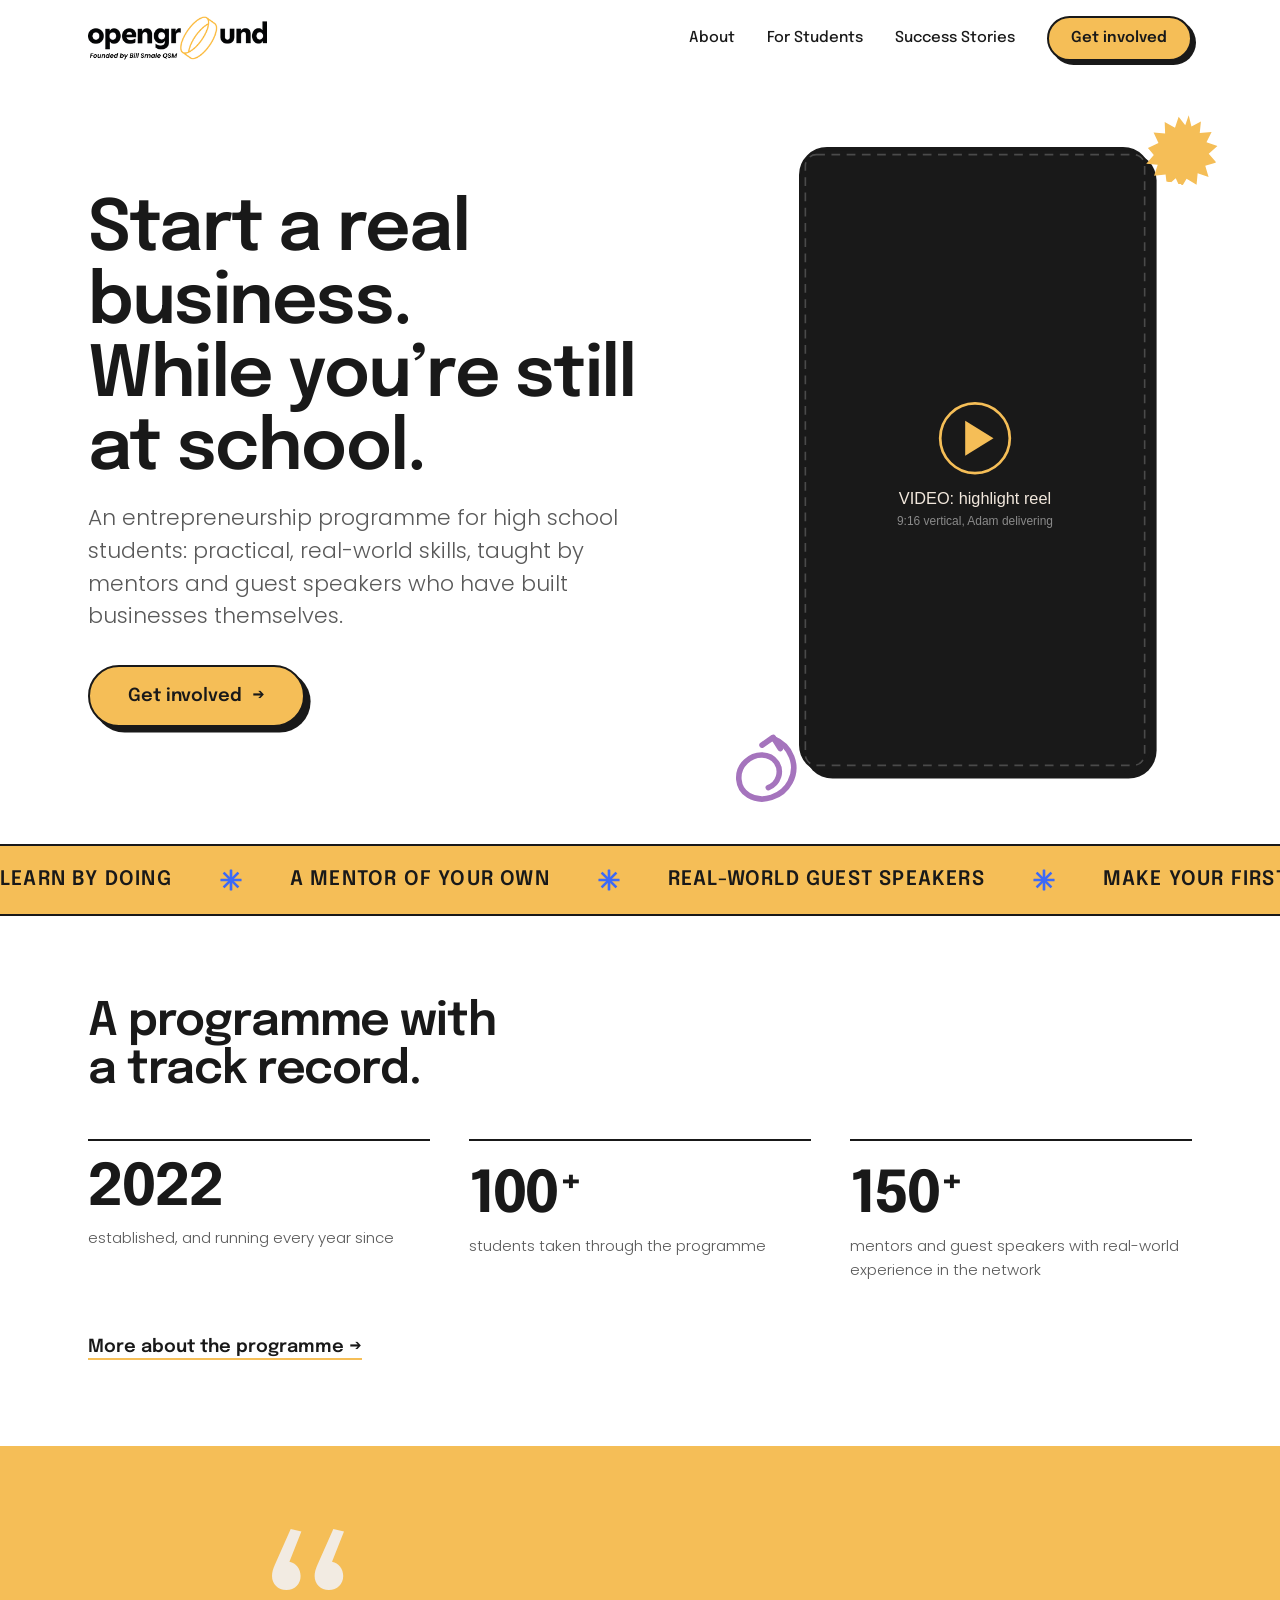
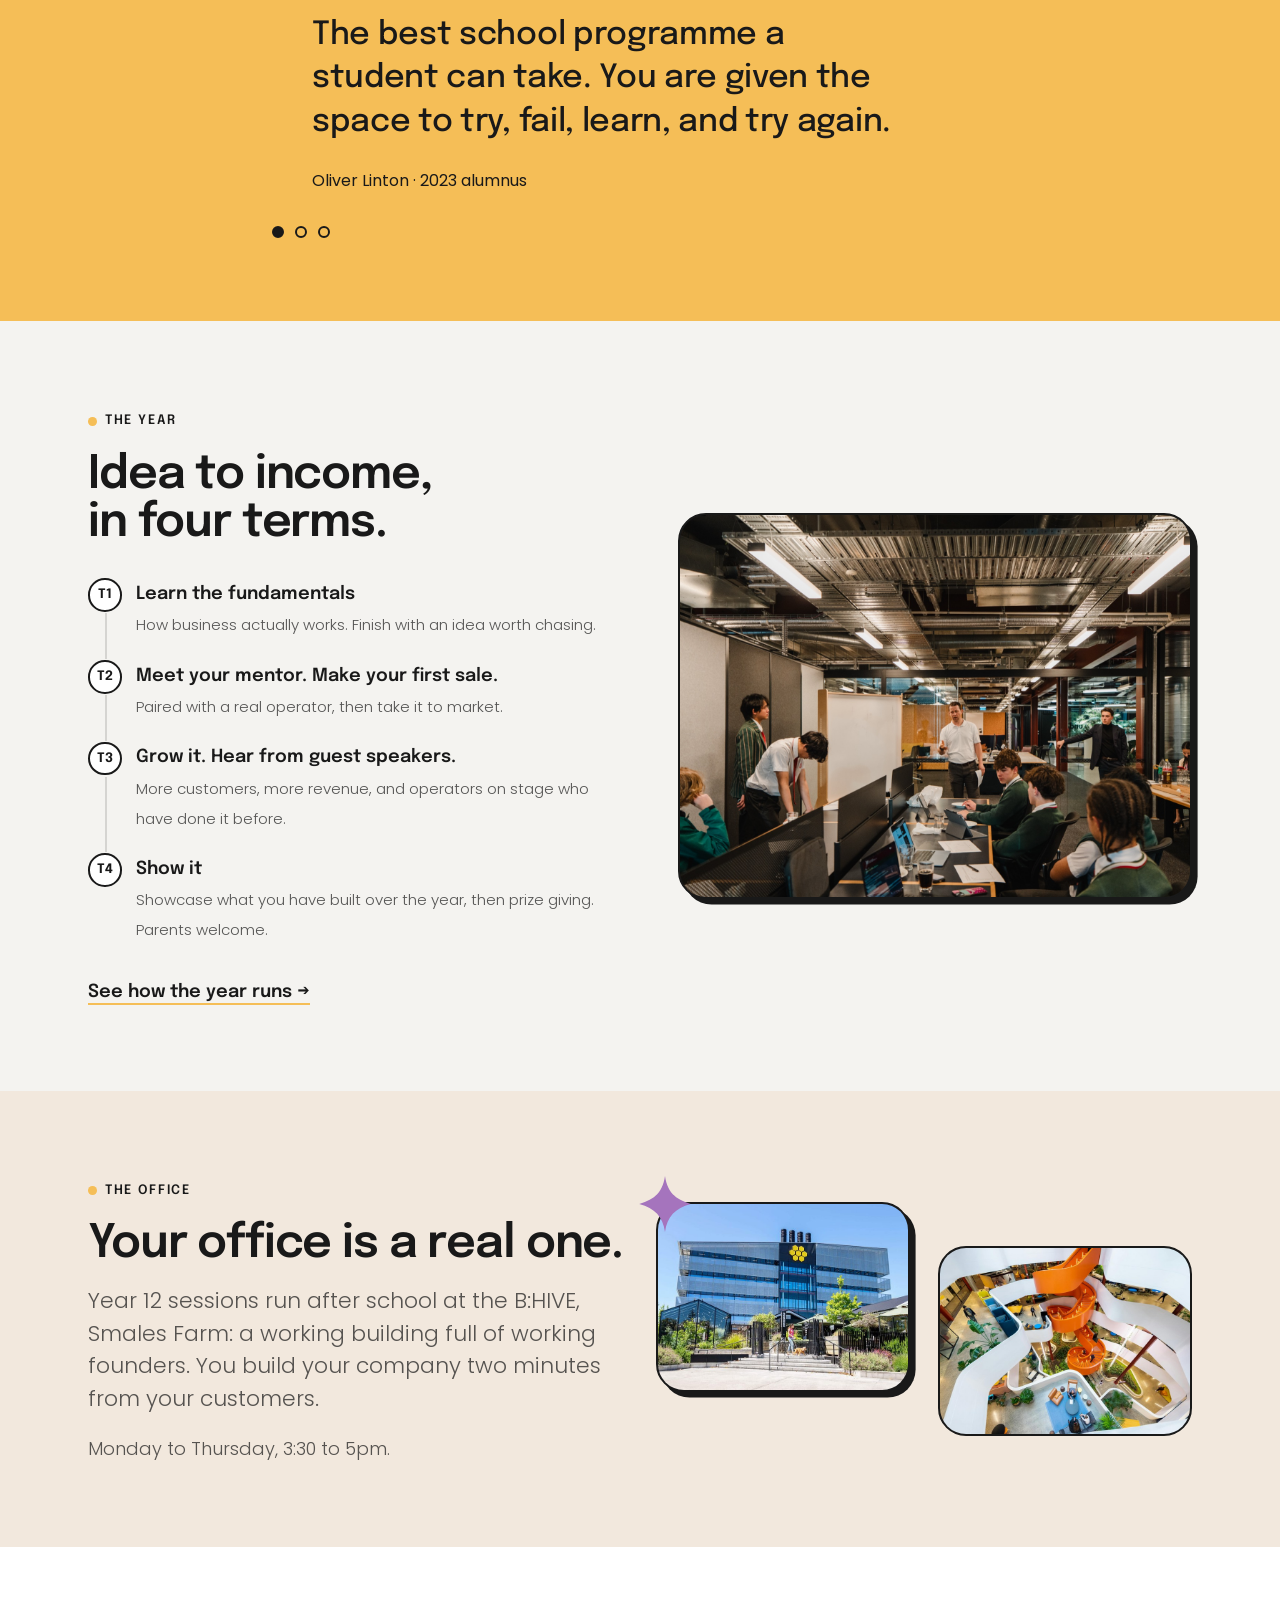
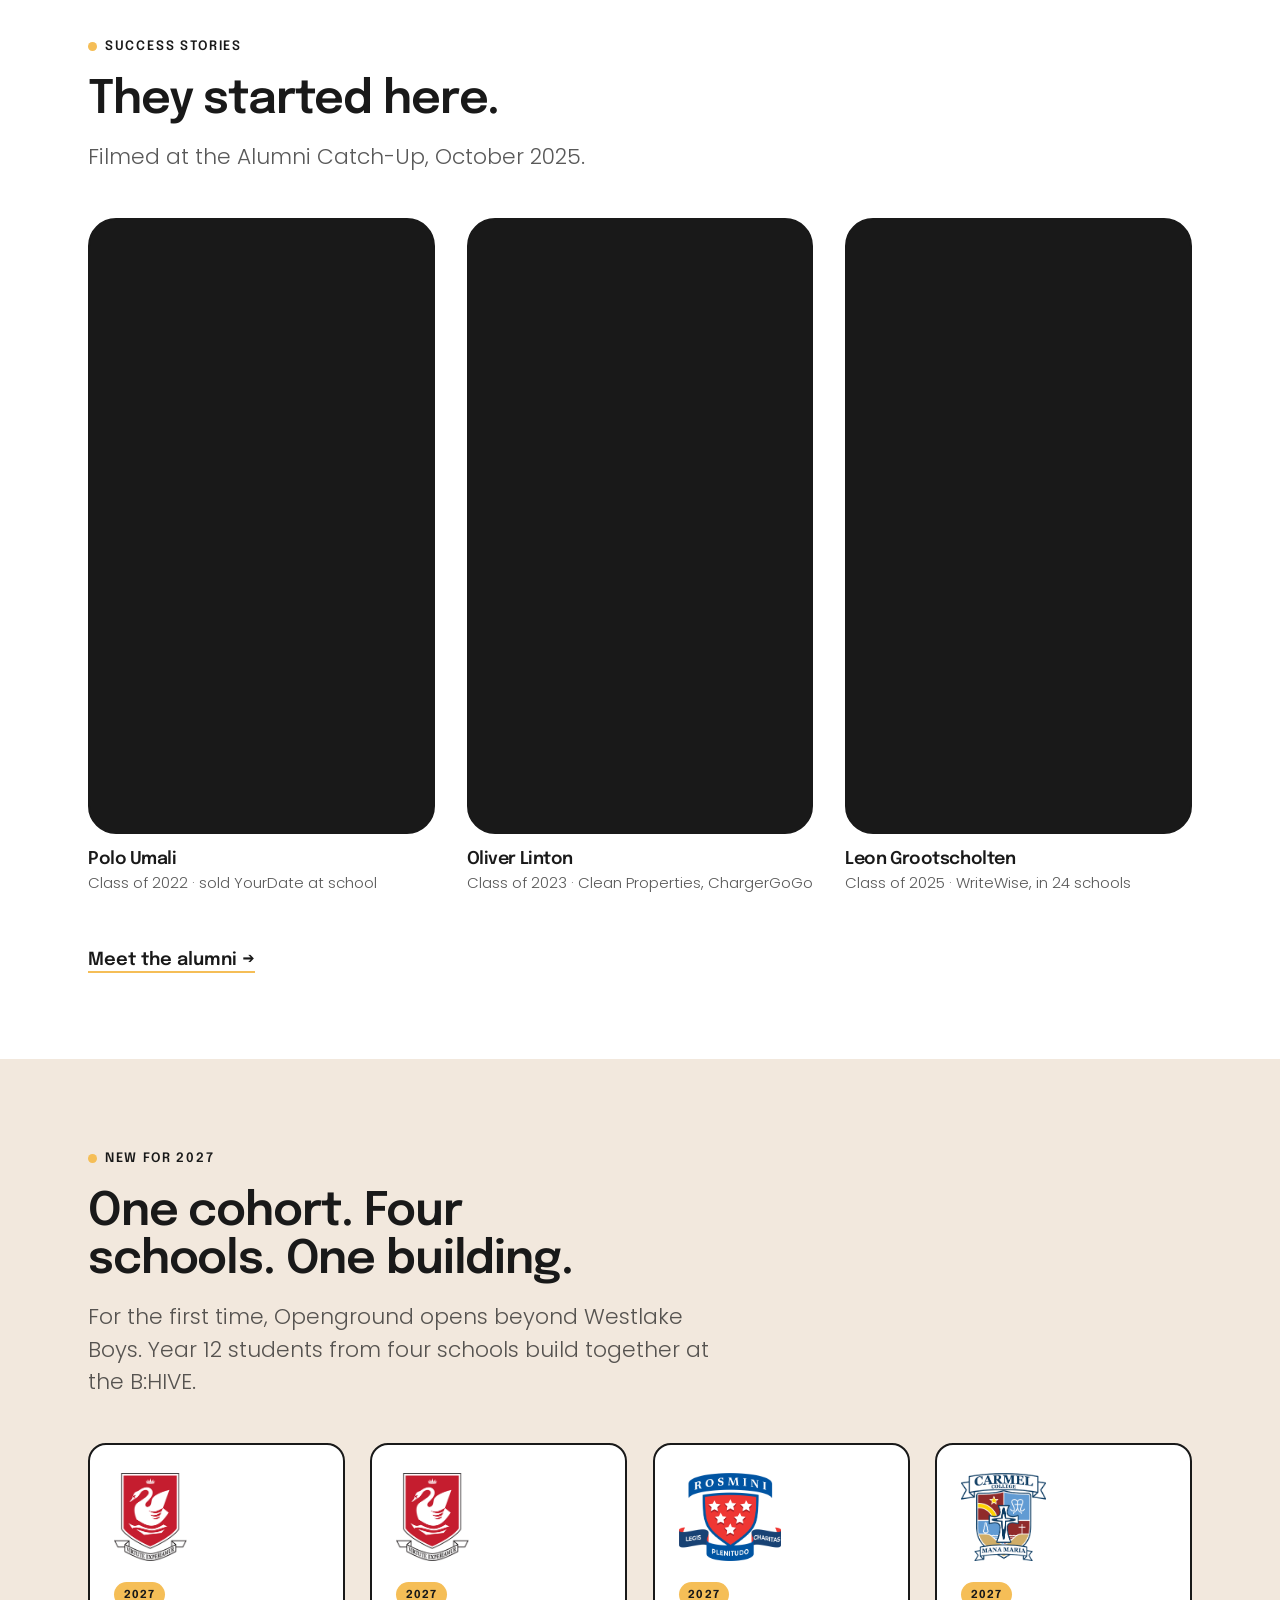
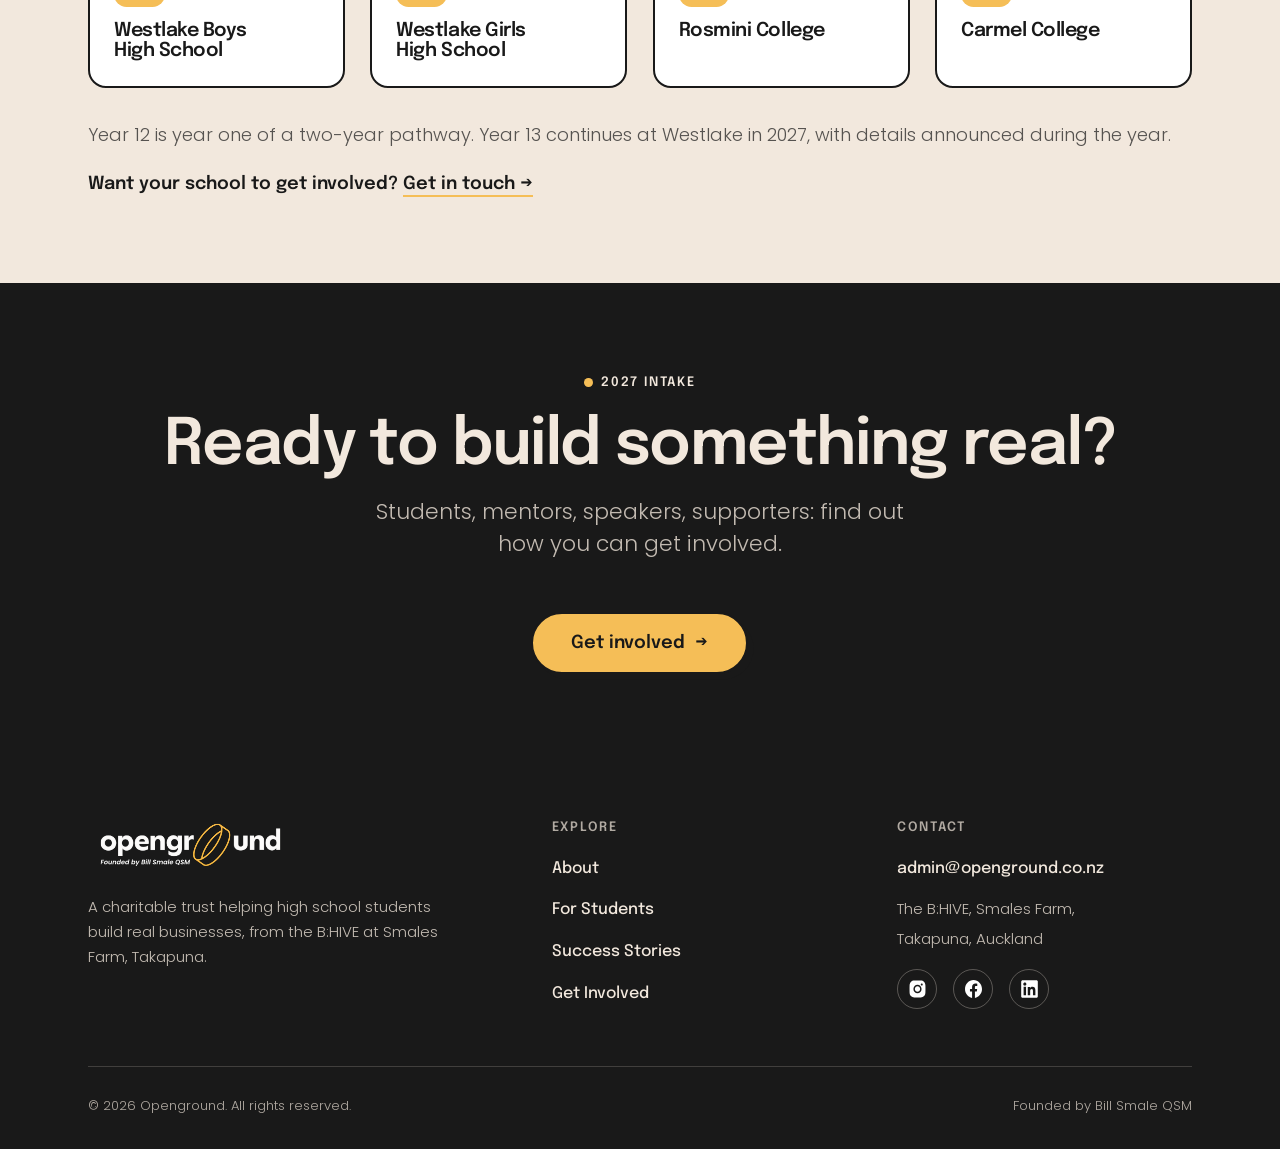
==== index.html @ 78cb821c "Pre go-live edits from the 27 Aug catch up - Remove the "Backed by the best" supporter strip from ho" ====
<!DOCTYPE html>
<html lang="en-NZ">
<head>
<meta charset="utf-8"/>
<title>Openground | Start a real business while you're still at school</title>
<meta name="description" content="Openground is an entrepreneurship programme for high school students at the B:HIVE, Smales Farm. Real-world skills, taught by mentors and guest speakers who have built businesses themselves."/>
<meta name="viewport" content="width=device-width, initial-scale=1"/>
<meta property="og:title" content="Openground | Start a real business while you're still at school"/>
<meta property="og:description" content="An entrepreneurship programme for high school students. Real-world skills, real mentors, real businesses."/>
<meta property="og:type" content="website"/>
<link rel="preconnect" href="https://fonts.googleapis.com"/>
<link rel="preconnect" href="https://fonts.gstatic.com" crossorigin/>
<link href="https://fonts.googleapis.com/css2?family=Epilogue:wght@400;500;600;700&family=Poppins:wght@300;400;500;600&display=swap" rel="stylesheet"/>
<link rel="stylesheet" href="/assets/og.css?v=20"/>
<link rel="shortcut icon" href="/cdn.prod.website-files.com/633fe9c9687ae48762a9eb0b/633ff962b061cf08992244a4_logo-ico.png"/>
<link rel="apple-touch-icon" href="/cdn.prod.website-files.com/633fe9c9687ae48762a9eb0b/633ff9659d986732d4b8c411_logo-webclip.png"/>
</head>
<body>

<header class="nav">
  <div class="container nav__inner">
    <a href="/" class="nav__logo" aria-label="Openground home">
      <img src="/cdn.prod.website-files.com/633fe9c9687ae48762a9eb0b/694b02d061c22bbe378125b0_Openground%20Founded%20By%20Bill%20Smale%20QSM%20Black.png" alt="Openground, founded by Bill Smale QSM" width="200" height="60"/>
    </a>
    <nav class="nav__links" id="nav-links" aria-label="Main">
      <a class="nav__link" href="/about">About</a>
      <a class="nav__link" href="/for-students">For Students</a>
      <a class="nav__link" href="/success-stories">Success Stories</a>
      <a class="btn btn--primary nav__cta" href="/get-involved">Get involved</a>
    </nav>
    <button class="nav__burger" aria-expanded="false" aria-controls="nav-links" aria-label="Menu">
      <span></span><span></span><span></span>
    </button>
  </div>
</header>

<main>

  <!-- Hero -->
  <section class="hero">
    <div class="container hero__grid">
      <div class="hero__copy">
        <h1 class="display-xl">
          Start a real business.<br/>
          While you&rsquo;re still at school.
        </h1>
        <p class="lead">An entrepreneurship programme for high school students: practical, real-world skills, taught by mentors and guest speakers who have built businesses themselves.</p>
        <div class="hero__ctas">
          <a class="btn btn--primary btn--lg" href="/get-involved">Get involved <span class="arr">&rarr;</span></a>
        </div>
      </div>
      <div class="hero__media has-stickers">
        <!-- HIGHLIGHT REEL: when Adam delivers the vertical reel, replace the placeholder
             img below with the 9:16 embed, keeping this frame div:
             <iframe src="..." title="Openground highlight reel" loading="lazy" allowfullscreen></iframe> -->
        <div class="frame frame--pop frame--tall frame--portrait">
          <img src="/images/placeholders/ph-highlight-reel.svg" alt="Placeholder for the Openground highlight reel video" width="640" height="1138"/>
        </div>
        <img class="sticker sticker--tr" src="/assets/marks/burst.svg" alt="" width="72" height="72"/>
        <img class="sticker sticker--bl" src="/assets/marks/arrow-loop.svg" alt="" width="84" height="84"/>
      </div>
    </div>
  </section>

  <!-- Ticker -->
  <div class="ticker bg-hokey" aria-hidden="true">
    <div class="ticker__track">
      <span class="ticker__item">Learn by doing <img src="/assets/marks/asterisk.svg" alt=""/> A mentor of your own <img src="/assets/marks/asterisk.svg" alt=""/> Real-world guest speakers <img src="/assets/marks/asterisk.svg" alt=""/> Make your first sale <img src="/assets/marks/asterisk.svg" alt=""/> Prize giving night <img src="/assets/marks/asterisk.svg" alt=""/></span>
      <span class="ticker__item">Learn by doing <img src="/assets/marks/asterisk.svg" alt=""/> A mentor of your own <img src="/assets/marks/asterisk.svg" alt=""/> Real-world guest speakers <img src="/assets/marks/asterisk.svg" alt=""/> Make your first sale <img src="/assets/marks/asterisk.svg" alt=""/> Prize giving night <img src="/assets/marks/asterisk.svg" alt=""/></span>
    </div>
  </div>

  <!-- Proof: the numbers -->
  <section class="section">
    <div class="container">
      <div class="section-head rv">
        <h2 class="h2">A programme with a track record.</h2>
      </div>
      <div class="stats stats--3 stagger">
        <div class="stat rv"><div class="stat__num">2022</div><div class="stat__label">established, and running every year since</div></div>
        <div class="stat rv"><div class="stat__num">100<sup>+</sup></div><div class="stat__label">students taken through the programme</div></div>
        <div class="stat rv"><div class="stat__num">150<sup>+</sup></div><div class="stat__label">mentors and guest speakers with real-world experience in the network</div></div>
      </div>
      <p class="mt-3 rv"><a class="link-plain" href="/about">More about the programme &rarr;</a></p>
    </div>
  </section>

  <!-- Testimonials -->
  <section class="section bg-hokey">
    <div class="container">
      <div class="quotes quotes--solo rv" data-quotes>
        <img class="quote-mark" src="/cdn.prod.website-files.com/633fe9c9687ae48762a9eb0b/633ffdd4ee60d8465113a679_icon-quote-mark-white.svg" alt=""/>
        <figure class="quote-slide is-active">
          <blockquote>The best school programme a student can take. You are given the space to try, fail, learn, and try again.</blockquote>
          <figcaption>Oliver Linton &middot; 2023 alumnus</figcaption>
        </figure>
        <figure class="quote-slide">
          <blockquote>There&rsquo;s nothing quite like Openground out there. It supports students to launch a legitimate business from the ground up.</blockquote>
          <figcaption>Yuro Lee &middot; 2024 alumnus</figcaption>
        </figure>
        <figure class="quote-slide">
          <blockquote>The one skill I developed the most is my entrepreneurial mindset. I&rsquo;ve really shifted my thinking about what you need as a founder to make it happen.</blockquote>
          <figcaption>Polo Umali &middot; 2022 alumnus</figcaption>
        </figure>
        <div class="quote-dots" role="tablist" aria-label="Quotes">
          <button type="button" class="quote-dot is-active" aria-label="Quote 1"></button>
          <button type="button" class="quote-dot" aria-label="Quote 2"></button>
          <button type="button" class="quote-dot" aria-label="Quote 3"></button>
        </div>
      </div>
    </div>
  </section>

  <!-- The year, at a glance -->
  <section class="section bg-stone">
    <div class="container">
      <div class="grid-2 grid--middle grid-2--wide stagger">
        <div class="rv">
          <p class="eyebrow">The year</p>
          <h2 class="h2">Idea to income, in four terms.</h2>
          <ol class="steps steps--mini steps--terms mt-2">
            <li data-tag="T1"><strong>Learn the fundamentals</strong><span>How business actually works. Finish with an idea worth chasing.</span></li>
            <li data-tag="T2"><strong>Meet your mentor. Make your first sale.</strong><span>Paired with a real operator, then take it to market.</span></li>
            <li data-tag="T3"><strong>Grow it. Hear from guest speakers.</strong><span>More customers, more revenue, and operators on stage who have done it before.</span></li>
            <li data-tag="T4"><strong>Show it</strong><span>Showcase what you have built over the year, then prize giving. Parents welcome.</span></li>
          </ol>
          <p class="mt-2"><a class="link-plain" href="/for-students">See how the year runs &rarr;</a></p>
        </div>
        <div class="rv">
          <div class="frame frame--pop frame--43">
            <img src="/images/session-whiteboard.jpg" alt="A session in full swing at the B:HIVE: students working while a mentor talks them through the whiteboard" loading="lazy"/>
          </div>
        </div>
      </div>
    </div>
  </section>

  <!-- Where it happens -->
  <section class="section bg-pavlova">
    <div class="container">
      <div class="grid-2 grid--middle stagger">
        <div class="rv">
          <p class="eyebrow">The office</p>
          <h2 class="h2">Your office is a real one.</h2>
          <p class="lead">Year 12 sessions run after school at the B:HIVE, Smales Farm: a working building full of working founders. You build your company two minutes from your customers.</p>
          <p class="muted">Monday to Thursday, 3:30 to 5pm.</p>
        </div>
        <div class="rv has-stickers">
          <div class="duo">
            <div class="frame frame--pop frame--43"><img src="/images/bhive-exterior.jpg" alt="The B:HIVE building at Smales Farm" loading="lazy"/></div>
            <div class="frame frame--43"><img src="/images/bhive-staircase.jpg" alt="Inside the B:HIVE: the spiral staircase and open atrium" loading="lazy"/></div>
          </div>
          <img class="sticker sticker--tl" src="/assets/marks/spark.svg" alt="" width="56" height="56"/>
        </div>
      </div>
    </div>
  </section>

  <!-- Success stories -->
  <section class="section">
    <div class="container">
      <div class="section-head rv">
        <p class="eyebrow">Success stories</p>
        <h2 class="h2">They started here.</h2>
        <p class="lead">Filmed at the Alumni Catch-Up, October 2025.</p>
      </div>
      <div class="grid-3 stagger">
        <a class="story-grid-card rv" href="/success-stories">
          <div class="frame frame--tall">
            <iframe src="https://www.youtube-nocookie.com/embed/HvMabY6-R3Q?rel=0" title="Polo Umali interview" loading="lazy" allowfullscreen></iframe>
          </div>
          <h3>Polo Umali</h3>
          <p class="small muted">Class of 2022 &middot; sold YourDate at school</p>
        </a>
        <a class="story-grid-card rv" href="/success-stories">
          <div class="frame frame--tall">
            <iframe src="https://www.youtube-nocookie.com/embed/YnRt0q409yI?rel=0" title="Oliver Linton interview" loading="lazy" allowfullscreen></iframe>
          </div>
          <h3>Oliver Linton</h3>
          <p class="small muted">Class of 2023 &middot; Clean Properties, ChargerGoGo</p>
        </a>
        <a class="story-grid-card rv" href="/success-stories">
          <div class="frame frame--tall">
            <iframe src="https://www.youtube-nocookie.com/embed/0NK3S_8jGE4?rel=0" title="Leon Grootscholten interview" loading="lazy" allowfullscreen></iframe>
          </div>
          <h3>Leon Grootscholten</h3>
          <p class="small muted">Class of 2025 &middot; WriteWise, in 24 schools</p>
        </a>
      </div>
      <p class="mt-3 rv"><a class="link-plain" href="/success-stories">Meet the alumni &rarr;</a></p>
    </div>
  </section>

  <!-- Who it is for -->
  <section class="section bg-pavlova">
    <div class="container">
      <div class="section-head rv">
        <p class="eyebrow">New for 2027</p>
        <h2 class="h2">One cohort. Four schools. One building.</h2>
        <p class="lead">For the first time, Openground opens beyond Westlake Boys. Year 12 students from four schools build together at the B:HIVE.</p>
      </div>
      <div class="grid-4 stagger">
        <div class="school-card rv"><div class="school-card__logo"><img src="/images/logos/westlake-girls-crest.png" alt="" width="44" height="53"/></div><span class="school-card__badge">2027</span><h3>Westlake Boys High School</h3></div>
        <div class="school-card rv"><div class="school-card__logo"><img src="/images/logos/westlake-girls-crest.png" alt="" width="44" height="53"/></div><span class="school-card__badge">2027</span><h3>Westlake Girls High School</h3></div>
        <div class="school-card rv"><div class="school-card__logo"><img src="/images/logos/rosmini-crest.png" alt="" width="53" height="46"/></div><span class="school-card__badge">2027</span><h3>Rosmini College</h3></div>
        <div class="school-card rv"><div class="school-card__logo"><img src="/images/logos/carmel-crest.png" alt="" width="50" height="52"/></div><span class="school-card__badge">2027</span><h3>Carmel College</h3></div>
      </div>
      <p class="mt-2 muted rv">Year 12 is year one of a two-year pathway. Year 13 continues at Westlake in 2027, with details announced during the year.</p>
      <p class="mt-1 rv"><strong class="fw-head">Want your school to get involved?</strong> <a class="link-plain" href="/get-involved">Get in touch &rarr;</a></p>
    </div>
  </section>

  <!-- CTA band -->
  <section class="section cta-band bg-vegemite">
    <div class="container cta-band__inner rv">
      <p class="eyebrow on-dark">2027 intake</p>
      <h2>Ready to build something real?</h2>
      <p class="lead on-dark-soft">Students, mentors, speakers, supporters: find out how you can get involved.</p>
      <a class="btn btn--primary btn--lg" href="/get-involved">Get involved <span class="arr">&rarr;</span></a>
    </div>
  </section>

</main>

<footer class="footer bg-vegemite">
  <div class="container">
    <div class="footer__grid">
      <div>
        <a href="/" class="footer__logo" aria-label="Openground home">
          <img src="/cdn.prod.website-files.com/633fe9c9687ae48762a9eb0b/694b0218720fc09c48387603_Openground%20Founded%20By%20Bill%20Smale%20QSM%20White.svg" alt="Openground, founded by Bill Smale QSM"/>
        </a>
        <p class="footer__blurb">A charitable trust helping high school students build real businesses, from the B:HIVE at Smales Farm, Takapuna.</p>
      </div>
      <div>
        <h3>Explore</h3>
        <ul class="footer__links">
          <li><a href="/about">About</a></li>
          <li><a href="/for-students">For Students</a></li>
          <li><a href="/success-stories">Success Stories</a></li>
          <li><a href="/get-involved">Get Involved</a></li>
        </ul>
      </div>
      <div>
        <h3>Contact</h3>
        <ul class="footer__links">
          <li><a href="mailto:admin@openground.co.nz">admin@openground.co.nz</a></li>
          <li><span class="footer__meta">The B:HIVE, Smales Farm,<br/>Takapuna, Auckland</span></li>
        </ul>
        <div class="footer__socials mt-1">
          <a href="https://www.instagram.com/openground.nz" target="_blank" rel="noopener" aria-label="Openground on Instagram"><img src="/cdn.prod.website-files.com/633fe9c9687ae48762a9eb0b/633ffdd4e1caf88c247df7d9_icon-instagram-white.svg" alt=""/></a>
          <a href="https://www.facebook.com/opengroundfoundation" target="_blank" rel="noopener" aria-label="Openground on Facebook"><img src="/cdn.prod.website-files.com/633fe9c9687ae48762a9eb0b/633ffdd3b9096e613e55f488_icon-facebook-white.svg" alt=""/></a>
          <a href="https://www.linkedin.com/company/openground-nz" target="_blank" rel="noopener" aria-label="Openground on LinkedIn"><img src="/cdn.prod.website-files.com/633fe9c9687ae48762a9eb0b/633ffdd469fd1db310353a09_icon-linkedin-white.svg" alt=""/></a>
        </div>
      </div>
    </div>
    <div class="footer__base">
      <span>&copy; 2026 Openground. All rights reserved.</span>
      <span>Founded by Bill Smale QSM</span>
    </div>
  </div>
</footer>

<script src="/assets/og.js" defer></script>
</body>
</html>
---- assets/og.css ----
/* ==========================================================================
   Openground design system
   Built from the Openground Style Guide v1.0:
   Colours: Hokey Pokey #F5BE57, Vegemite #191919, Lupin Purple #A574BD,
            Blue Pinkgill #3D6AF6, Pavlova #F2E8DD
   Type:    Epilogue (headlines), Poppins (body)
   Feel:    playful editorial. Big type, doodle marks, B&W photography,
            flat colour blocks, generous whitespace.
   ========================================================================== */

:root {
  --vegemite: #191919;
  --hokey: #F5BE57;
  --pavlova: #F2E8DD;
  --lupin: #A574BD;
  --pinkgill: #3D6AF6;
  --paper: #FFFFFF;
  --stone: #F4F3F0;
  --ink-soft: rgba(25, 25, 25, 0.72);
  --ink-faint: rgba(25, 25, 25, 0.5);
  --line: rgba(25, 25, 25, 0.14);

  --font-head: "Epilogue", sans-serif;
  --font-body: "Poppins", sans-serif;

  --radius-sm: 0.625rem;
  --radius: 1.125rem;
  --radius-lg: 1.75rem;

  --container: 74rem;
  --gutter: clamp(1.25rem, 4vw, 2.5rem);
  --section: clamp(3.25rem, 6.5vw, 5.5rem);

  --shadow-pop: 0.35rem 0.35rem 0 rgba(25, 25, 25, 1);
  --shadow-soft: 0 1.5rem 3rem -1.5rem rgba(25, 25, 25, 0.35);

  --ease-out: cubic-bezier(0.16, 1, 0.3, 1);
}

/* ---- Reset ---- */
*, *::before, *::after { box-sizing: border-box; }
html { scroll-behavior: smooth; overflow-x: clip; }
body {
  margin: 0;
  font-family: var(--font-body);
  font-weight: 300;
  font-size: 1.125rem;
  line-height: 1.65;
  color: var(--vegemite);
  background: var(--paper);
  -webkit-font-smoothing: antialiased;
  -moz-osx-font-smoothing: grayscale;
  text-rendering: optimizeLegibility;
  overflow-x: clip;
}
img, video, iframe { max-width: 100%; }
img { height: auto; display: block; }
a { color: inherit; }
button { font: inherit; cursor: pointer; }
h1, h2, h3, h4 {
  font-family: var(--font-head);
  font-weight: 600;
  line-height: 1.04;
  letter-spacing: -0.025em;
  margin: 0 0 1rem;
  text-wrap: balance;
}
p { margin: 0 0 1.15rem; }
p:last-child { margin-bottom: 0; }
:focus-visible {
  outline: 0.1875rem solid var(--pinkgill);
  outline-offset: 0.1875rem;
  border-radius: 0.25rem;
}

::selection { background: var(--hokey); color: var(--vegemite); }

/* ---- Type scale ----
   Steps rise by about 1.25x so hierarchy reads at a glance:
   12 / 15 / 18 body / 22 / 28+ headings. */
.display-xl { font-size: clamp(2.6rem, 5.5vw, 4.6rem); }
.display    { font-size: clamp(2.25rem, 5vw, 4rem); }
.h2         { font-size: clamp(1.9rem, 3.6vw, 2.9rem); }
.h3         { font-size: clamp(1.35rem, 2.2vw, 1.75rem); }
.h4         { font-size: 1.375rem; }
.lead       { font-size: clamp(1.1875rem, 1.7vw, 1.4375rem); line-height: 1.5; color: var(--ink-soft); }
.small      { font-size: 0.9375rem; }
.tiny       { font-size: 0.75rem; }

.eyebrow {
  display: inline-flex;
  align-items: center;
  gap: 0.5rem;
  font-family: var(--font-head);
  font-size: 0.8125rem;
  font-weight: 600;
  letter-spacing: 0.14em;
  text-transform: uppercase;
  color: var(--vegemite);
  margin-bottom: 1.25rem;
}
.eyebrow::before {
  content: "";
  width: 0.55rem; height: 0.55rem;
  border-radius: 50%;
  background: var(--hokey);
  flex: none;
}
.eyebrow.on-dark { color: var(--pavlova); }
.eyebrow--centred { justify-content: center; }

.muted { color: var(--ink-soft); }

/* ---- Layout ---- */
.container {
  width: 100%;
  max-width: var(--container);
  margin-inline: auto;
  padding-inline: var(--gutter);
}
.container--narrow { max-width: 56rem; }
.section { padding-block: var(--section); }
.section--tight { padding-block: clamp(2.25rem, 4.5vw, 3.5rem); }
.bg-pavlova { background: var(--pavlova); }
.bg-stone { background: var(--stone); }
.bg-vegemite { background: var(--vegemite); color: var(--pavlova); }
.bg-hokey { background: var(--hokey); }

.section-head { max-width: 46rem; margin-bottom: clamp(1.75rem, 3.5vw, 2.75rem); }
.section-head .lead { max-width: 40rem; }

/* ---- Buttons ---- */
.btn {
  display: inline-flex;
  align-items: center;
  justify-content: center;
  gap: 0.6rem;
  font-family: var(--font-head);
  font-weight: 600;
  font-size: 0.9375rem;
  line-height: 1;
  padding: 1.05rem 1.9rem;
  border-radius: 999px;
  border: 2px solid var(--vegemite);
  text-decoration: none;
  transition: transform 0.25s var(--ease-out), box-shadow 0.25s var(--ease-out), background 0.2s, color 0.2s;
  will-change: transform;
}
.btn--primary {
  background: var(--hokey);
  color: var(--vegemite);
  box-shadow: var(--shadow-pop);
}
.btn--primary:hover {
  transform: translate(-0.15rem, -0.15rem);
  box-shadow: 0.5rem 0.5rem 0 rgba(25, 25, 25, 1);
}
.btn--primary:active { transform: translate(0.1rem, 0.1rem); box-shadow: 0.15rem 0.15rem 0 rgba(25,25,25,1); }
.btn--ghost {
  background: transparent;
  color: var(--vegemite);
}
.btn--ghost:hover { background: var(--vegemite); color: var(--pavlova); }
.btn--light {
  background: var(--pavlova);
  color: var(--vegemite);
  border-color: var(--pavlova);
}
.btn--light:hover { background: var(--paper); border-color: var(--paper); }
.btn--lg { font-size: 1.125rem; padding: 1.25rem 2.4rem; }
.btn .arr { transition: transform 0.25s var(--ease-out); }
.btn:hover .arr { transform: translateX(0.25rem); }

.link-plain {
  font-family: var(--font-head);
  font-weight: 600;
  text-decoration: none;
  border-bottom: 2px solid var(--hokey);
  padding-bottom: 0.1em;
  transition: background 0.2s;
}
.link-plain:hover { background: var(--hokey); }

/* ---- Nav ---- */
.nav {
  position: sticky;
  top: 0;
  z-index: 100;
  background: rgba(255, 255, 255, 0.88);
  backdrop-filter: blur(12px);
  -webkit-backdrop-filter: blur(12px);
  border-bottom: 1px solid transparent;
  transition: border-color 0.3s;
}
.nav.is-scrolled { border-bottom-color: var(--line); }
.nav__inner {
  display: flex;
  align-items: center;
  justify-content: space-between;
  gap: 1.5rem;
  min-height: 4.75rem;
}
.nav__logo img { width: clamp(9.5rem, 14vw, 12.5rem); height: auto; }
.nav__links {
  display: flex;
  align-items: center;
  gap: clamp(1.25rem, 2.5vw, 2.25rem);
}
.nav__link {
  font-family: var(--font-head);
  font-size: 0.9375rem;
  font-weight: 500;
  text-decoration: none;
  position: relative;
  padding: 0.35rem 0;
}
.nav__link::after {
  content: "";
  position: absolute;
  left: 0; right: 100%;
  bottom: 0;
  height: 2px;
  background: var(--hokey);
  transition: right 0.25s var(--ease-out);
}
.nav__link:hover::after, .nav__link[aria-current="page"]::after { right: 0; }
.nav__cta {
  font-size: 0.9375rem;
  padding: 0.8rem 1.4rem;
  box-shadow: 0.25rem 0.25rem 0 rgba(25,25,25,1);
}
.nav__burger {
  display: none;
  background: none;
  border: 0;
  padding: 0.5rem;
  margin-right: -0.5rem;
}
.nav__burger span {
  display: block;
  width: 1.6rem; height: 2px;
  background: var(--vegemite);
  margin: 0.4rem 0;
  transition: transform 0.3s var(--ease-out), opacity 0.2s;
}
.nav__burger[aria-expanded="true"] span:nth-child(1) { transform: translateY(0.5rem) rotate(45deg); }
.nav__burger[aria-expanded="true"] span:nth-child(2) { opacity: 0; }
.nav__burger[aria-expanded="true"] span:nth-child(3) { transform: translateY(-0.5rem) rotate(-45deg); }

@media (max-width: 56em) {
  .nav__links {
    position: fixed;
    inset: 4.75rem 0 auto 0;
    height: calc(100dvh - 4.75rem);
    flex-direction: column;
    justify-content: flex-start;
    padding: 3rem var(--gutter);
    gap: 2rem;
    background: var(--pavlova);
    transform: translateX(100%);
    visibility: hidden;
    transition: transform 0.35s var(--ease-out), visibility 0s 0.35s;
  }
  .nav__links.is-open { transform: translateX(0); visibility: visible; transition-delay: 0s; }
  .nav__link { font-size: 1.5rem; font-weight: 600; }
  .nav__cta { font-size: 1.125rem; padding: 1.1rem 2.2rem; }
  .nav__burger { display: block; }
  body.nav-locked { overflow: hidden; }
}

/* ---- Hero ---- */
.hero { position: relative; }
.hero__grid {
  display: grid;
  grid-template-columns: minmax(0, 7fr) minmax(0, 5fr);
  gap: clamp(2rem, 5vw, 4.5rem);
  align-items: center;
  padding-block: clamp(2.75rem, 5.5vw, 4.75rem);
}
.hero__copy .lead { max-width: 34rem; }
.hero__media { position: relative; }
.hero__ctas {
  display: flex;
  flex-wrap: wrap;
  align-items: center;
  gap: 1rem;
  margin-top: 2rem;
}
.hero__trust {
  margin-top: 1.75rem;
  font-size: 0.875rem;
  color: var(--ink-faint);
}
@media (max-width: 56em) {
  .hero__grid { grid-template-columns: 1fr; }
}

/* ---- Media frames ---- */
.frame {
  position: relative;
  border-radius: var(--radius-lg);
  overflow: hidden;
  background: var(--vegemite);
  border: 2px solid var(--vegemite);
}
.frame--pop { box-shadow: var(--shadow-pop); }
.frame img { width: 100%; object-fit: cover; }
/* Any frame with a fixed ratio fills itself, so pages never repeat the
   absolute-inset boilerplate on every embed. */
.frame--video, .frame--tall, .frame--43 { }
.frame--video { aspect-ratio: 16 / 9; }
.frame--tall { aspect-ratio: 9 / 16; }
.frame--43 { aspect-ratio: 4 / 3; }
.frame--23 { aspect-ratio: 2 / 3; }
.frame--video > *, .frame--tall > *, .frame--43 > *, .frame--23 > * {
  position: absolute;
  inset: 0;
  width: 100%;
  height: 100%;
  border: 0;
  object-fit: cover;
}
/* Vertical films sit at a readable width and centre in their column. */
.frame--portrait { max-width: 22rem; margin-inline: auto; }
.img-bw img { filter: grayscale(1) contrast(1.05); }

/* Floating sticker shapes around a frame */
.sticker {
  position: absolute;
  pointer-events: none;
  z-index: 2;
}
.sticker--tr { top: -2.2rem; right: -1.6rem; transform: rotate(12deg); }
.sticker--tl { top: -1.6rem; left: -1.2rem; }
.sticker--bl { bottom: -2.6rem; left: -2rem; transform: rotate(-14deg); }
.has-stickers { position: relative; }

/* ---- Ticker marquee ---- */
.ticker {
  overflow: hidden;
  padding-block: 1.1rem;
  border-block: 2px solid var(--vegemite);
}
.ticker__track {
  display: flex;
  gap: 3rem;
  width: max-content;
  animation: ticker 32s linear infinite;
}
.ticker__item {
  display: inline-flex;
  align-items: center;
  gap: 3rem;
  font-family: var(--font-head);
  font-weight: 600;
  font-size: clamp(1rem, 1.6vw, 1.25rem);
  letter-spacing: 0.06em;
  text-transform: uppercase;
  white-space: nowrap;
}
.ticker__item img { width: 1.1em; height: 1.1em; }
@keyframes ticker {
  to { transform: translateX(-50%); }
}
@media (prefers-reduced-motion: reduce) {
  .ticker__track { animation: none; flex-wrap: wrap; width: auto; }
}

/* ---- Stat band ---- */
.stats {
  display: grid;
  grid-template-columns: repeat(4, 1fr);
  gap: clamp(1.5rem, 3vw, 3rem);
}
.stat { border-top: 2px solid var(--vegemite); padding-top: 1.25rem; }
.bg-vegemite .stat { border-top-color: var(--pavlova); }
.stat__num {
  font-family: var(--font-head);
  font-weight: 700;
  font-size: clamp(2.2rem, 4.5vw, 3.6rem);
  letter-spacing: -0.03em;
  line-height: 1;
}
.stat__num sup { font-size: 0.7em; top: -0.35em; }
.stat__label { margin-top: 0.5rem; color: var(--ink-soft); font-size: 0.9375rem; }
.bg-vegemite .stat__label { color: rgba(242, 232, 221, 0.7); }
.stats--3 { grid-template-columns: repeat(3, 1fr); }
@media (max-width: 56em) {
  .stats { grid-template-columns: repeat(2, 1fr); }
  .stats--3 { grid-template-columns: 1fr; }
}

/* ---- Cards ---- */
.card {
  background: var(--paper);
  border: 2px solid var(--vegemite);
  border-radius: var(--radius);
  padding: 1.75rem;
  padding: clamp(1.5rem, 3vw, 2.25rem);
}
.card--pop { box-shadow: var(--shadow-pop); }
.card--flat { border-color: var(--line); border-width: 1px; }
.card--roomy { padding: 2.5rem; padding: clamp(2rem, 5vw, 3.5rem); }

.grid-2 { display: grid; grid-template-columns: repeat(2, 1fr); gap: clamp(1.25rem, 2.5vw, 2rem); }
.grid-3 { display: grid; grid-template-columns: repeat(3, 1fr); gap: clamp(1.25rem, 2.5vw, 2rem); }
.grid-4 { display: grid; grid-template-columns: repeat(4, 1fr); gap: clamp(1rem, 2vw, 1.75rem); }
.grid-2--tight { gap: 1rem; }
.grid-2--wide { gap: clamp(2.5rem, 6vw, 5rem); }
.grid--middle { align-items: center; }
.grid--top { align-items: start; }
@media (max-width: 56em) {
  .grid-3, .grid-4 { grid-template-columns: repeat(2, 1fr); }
  .grid-2 { grid-template-columns: 1fr; }
}
@media (max-width: 36em) {
  .grid-3, .grid-4 { grid-template-columns: 1fr; }
}

/* Three portrait frames side by side: the showcase-night filmstrip. */
.trio {
  display: grid;
  grid-template-columns: repeat(3, 1fr);
  gap: clamp(0.6rem, 1.5vw, 1rem);
  align-items: start;
}
.trio > :nth-child(2) { margin-top: clamp(0.9rem, 2vw, 1.5rem); }
@media (max-width: 36em) {
  .trio { gap: 0.5rem; }
  .trio > :nth-child(2) { margin-top: 0.75rem; }
}

/* Solo stat: one big centred figure. */
.stat--solo { border-top: 0; padding-top: 0; display: inline-block; }
.stat--solo .stat__num { font-size: clamp(3.2rem, 8vw, 5.5rem); }
.stat--solo .stat__label { font-size: clamp(1.05rem, 1.6vw, 1.25rem); }

/* Two frames side by side, second dropped for an editorial stagger. */
.duo {
  display: grid;
  grid-template-columns: 1fr 1fr;
  gap: clamp(1rem, 2.5vw, 1.75rem);
  align-items: start;
}
.duo > :last-child { margin-top: clamp(1.5rem, 4vw, 2.75rem); }
@media (max-width: 36em) {
  .duo { grid-template-columns: 1fr; }
  .duo > :last-child { margin-top: 0; }
}

/* Copy alongside media: text column left, media column right. */
.split {
  display: grid;
  grid-template-columns: minmax(0, 5fr) minmax(0, 7fr);
  gap: clamp(2rem, 5vw, 4.5rem);
  align-items: start;
}
@media (max-width: 56em) {
  .split { grid-template-columns: 1fr; }
}

/* School cards */
.school-card {
  position: relative;
  border: 2px solid var(--vegemite);
  border-radius: var(--radius);
  background: var(--paper);
  padding: 1.75rem 1.5rem 1.5rem;
  transition: transform 0.3s var(--ease-out), box-shadow 0.3s var(--ease-out);
}
.school-card:hover { transform: translateY(-0.3rem); box-shadow: var(--shadow-pop); }
.school-card__badge {
  font-family: var(--font-head);
  font-weight: 700;
  font-size: 0.6875rem;
  letter-spacing: 0.1em;
  text-transform: uppercase;
  display: inline-block;
  padding: 0.22rem 0.6rem;
  border-radius: 999px;
  margin-bottom: 0.9rem;
  background: var(--hokey);
}
.school-card h3 { font-size: 1.2rem; margin: 0; }
.school-card__logo { margin-bottom: 1rem; }
.school-card__logo img {
  width: auto;
  height: 5.5rem;
  max-width: 100%;
  object-fit: contain;
  display: block;
}

/* Sponsor strip: greyscale at rest, colour on hover, like the portraits. */
.sponsor-row {
  display: flex;
  flex-wrap: wrap;
  align-items: center;
  justify-content: center;
  gap: clamp(2.5rem, 7vw, 6rem);
  padding-block: clamp(0.5rem, 1.5vw, 1.25rem);
}
.sponsor-row img {
  height: clamp(4.25rem, 7vw, 6rem);
  width: auto;
  filter: grayscale(1);
  opacity: 0.7;
  transition: filter 0.3s var(--ease-out), opacity 0.3s var(--ease-out);
}
.sponsor-row a:hover img, .sponsor-row img:hover { filter: none; opacity: 1; }

/* ---- Term timeline (For Students + home snapshot) ---- */
.term {
  display: grid;
  grid-template-columns: minmax(0, 5fr) minmax(0, 7fr);
  gap: clamp(1.5rem, 4vw, 3.5rem);
  align-items: center;
  padding-block: clamp(1.75rem, 3.5vw, 3rem);
  border-top: 2px solid var(--vegemite);
}
.term:last-of-type { border-bottom: 2px solid var(--vegemite); }
/* Alternating rows move the photo to the left. It keeps the wider
   column either way, so every term reads at the same scale. */
.term--flip { grid-template-columns: minmax(0, 7fr) minmax(0, 5fr); }
.term--flip .term__media { order: -1; }
.term__num {
  font-family: var(--font-head);
  font-weight: 700;
  font-size: clamp(3rem, 7vw, 5.5rem);
  line-height: 1;
  letter-spacing: 0.04em;
  color: transparent;
  -webkit-text-stroke: 2px var(--vegemite);
}
.term__tag {
  font-family: var(--font-head);
  font-weight: 600;
  font-size: 0.8125rem;
  letter-spacing: 0.14em;
  text-transform: uppercase;
  color: var(--ink-faint);
  display: block;
  margin: 0.75rem 0 0.25rem;
}
.term h3 { font-size: clamp(1.5rem, 2.6vw, 2.1rem); }
@media (max-width: 56em) {
  .term, .term--flip { grid-template-columns: 1fr; }
  .term--flip .term__media { order: 0; }
}

/* ---- Quotes ---- */
.quotes { position: relative; }
.quote-mark {
  width: clamp(3rem, 6vw, 4.5rem);
  margin-bottom: 1.5rem;
}
.quote-slide { display: none; }
.quote-slide.is-active { display: block; animation: fadeUp 0.55s var(--ease-out); }
.quote-slide blockquote {
  margin: 0;
  font-family: var(--font-head);
  font-weight: 500;
  font-size: clamp(1.3rem, 2.6vw, 2rem);
  line-height: 1.35;
  letter-spacing: -0.01em;
  text-wrap: balance;
}
.quote-slide figcaption {
  margin-top: 1.5rem;
  font-family: var(--font-body);
  font-size: 1rem;
  font-weight: 400;
}
.quote-dots { display: flex; gap: 0.7rem; margin-top: 2rem; }
.quote-dot {
  width: 0.75rem; height: 0.75rem;
  border-radius: 50%;
  border: 2px solid var(--vegemite);
  background: transparent;
  padding: 0;
}
.quote-dot.is-active { background: var(--vegemite); }
/* Solo variant: no photo column, one centred block of testimony. */
.quotes--solo { max-width: 46rem; margin-inline: auto; }
.quotes--solo .quote-slide blockquote { font-size: clamp(1.4rem, 2.6vw, 2rem); }
@keyframes fadeUp {
  from { opacity: 0; transform: translateY(0.6rem); }
  to { opacity: 1; transform: none; }
}

/* ---- People ---- */
.person { text-align: left; }
.person__photo {
  width: 100%;
  aspect-ratio: 1;
  border-radius: 50%;
  overflow: hidden;
  border: 2px solid var(--vegemite);
  background: var(--stone);
  max-width: 13rem;
}
.person__photo img { width: 100%; height: 100%; object-fit: cover; }
.person__photo--initials {
  display: flex;
  align-items: center;
  justify-content: center;
  font-family: var(--font-head);
  font-weight: 700;
  font-size: 2.5rem;
  color: var(--ink-faint);
}
.person h3 { font-size: 1.25rem; margin: 1.25rem 0 0.1rem; }
.person__role {
  font-family: var(--font-head);
  font-weight: 600;
  font-size: 0.8125rem;
  letter-spacing: 0.1em;
  text-transform: uppercase;
  color: var(--ink-faint);
  margin-bottom: 0.6rem;
}
.person p { font-size: 0.9375rem; color: var(--ink-soft); }
.person__photo--sm { max-width: 4.5rem; }
.person__photo--md { max-width: 7rem; }

/* Operations: one lead card, then the supporting team. */
.lead-person {
  display: flex;
  gap: 1.75rem;
  align-items: center;
  flex-wrap: wrap;
}
.lead-person__body { flex: 1; min-width: 16rem; }
.team-card__name { font-size: 1.375rem; margin: 1rem 0 0; }
.team-card .person__role { margin: 0 0 0.35rem; }
.team-card p { margin: 0; }

/* Founder tribute: portrait beside the words. */
.tribute {
  display: grid;
  grid-template-columns: minmax(0, 1fr) minmax(0, 2.5fr);
  align-items: center;
  gap: 1.75rem;
}
.tribute__portrait {
  border-radius: 50%;
  max-width: 11rem;
  width: 100%;
  filter: grayscale(1);
  justify-self: center;
}
@media (max-width: 56em) {
  .tribute { grid-template-columns: 1fr; }
}

/* The fee, stated plainly. */
.price {
  font-family: var(--font-head);
  font-weight: 700;
  font-size: clamp(2.75rem, 6vw, 4.5rem);
  letter-spacing: -0.03em;
  line-height: 1;
  margin: 0;
}

/* A single standing quote, outside the rotator. */
.pullquote {
  margin: 0;
  max-width: 52rem;
}
.pullquote blockquote {
  margin: 0;
  font-family: var(--font-head);
  font-weight: 500;
  font-size: clamp(1.3rem, 2.6vw, 2rem);
  line-height: 1.35;
  letter-spacing: -0.01em;
}

/* ---- Story cards (Success Stories) ---- */
.story {
  display: grid;
  grid-template-columns: minmax(0, 5fr) minmax(0, 7fr);
  gap: clamp(2rem, 5vw, 4.5rem);
  align-items: center;
  padding-block: clamp(2.25rem, 4.5vw, 4rem);
  border-top: 2px solid var(--vegemite);
}
.story:nth-child(even) .story__media { order: 2; }
.story__meta {
  display: flex;
  flex-wrap: wrap;
  gap: 0.5rem;
  margin: 1.25rem 0;
}
.chip {
  font-family: var(--font-head);
  font-weight: 600;
  font-size: 0.78rem;
  letter-spacing: 0.06em;
  text-transform: uppercase;
  padding: 0.35rem 0.8rem;
  border-radius: 999px;
  border: 1.5px solid var(--vegemite);
  text-decoration: none;
  transition: background 0.2s;
}
a.chip:hover { background: var(--hokey); }
.chip--fill { background: var(--vegemite); color: var(--pavlova); }
.chip--hokey { background: var(--hokey); border-color: var(--hokey); }
/* The headline outcome. Set as a deck line rather than a bordered callout:
   size and weight carry the emphasis, not a rule down the side. */
.story__result {
  font-family: var(--font-head);
  font-weight: 600;
  font-size: clamp(1.3rem, 2.1vw, 1.7rem);
  line-height: 1.2;
  letter-spacing: -0.02em;
  margin: 0.75rem 0 1rem;
  text-wrap: balance;
}
@media (max-width: 56em) {
  .story { grid-template-columns: 1fr; }
  .story:nth-child(even) .story__media { order: 0; }
}

.story-grid-card { text-decoration: none; display: block; }
.story-grid-card .frame { transition: transform 0.3s var(--ease-out), box-shadow 0.3s var(--ease-out); }
.story-grid-card:hover .frame { transform: translateY(-0.3rem); box-shadow: var(--shadow-pop); }
.story-grid-card h3 { font-size: 1.1rem; margin: 1rem 0 0.15rem; }

/* ---- Forms ---- */
.form-shell {
  background: var(--paper);
  border: 2px solid var(--vegemite);
  border-radius: var(--radius-lg);
  box-shadow: var(--shadow-pop);
  padding: clamp(1.75rem, 4vw, 3rem);
}
.field { margin-bottom: 1.4rem; }
.field label {
  display: block;
  font-family: var(--font-head);
  font-weight: 600;
  font-size: 0.9375rem;
  margin-bottom: 0.45rem;
}
.field .hint { font-size: 0.8125rem; color: var(--ink-faint); margin: -0.2rem 0 0.5rem; }
.input {
  width: 100%;
  font: inherit;
  font-size: 1rem;
  color: var(--vegemite);
  background: var(--stone);
  border: 2px solid transparent;
  border-radius: var(--radius-sm);
  padding: 0.9rem 1.1rem;
  transition: border-color 0.2s, background 0.2s;
  appearance: none;
}
.input:focus {
  outline: none;
  border-color: var(--vegemite);
  background: var(--paper);
}
textarea.input { min-height: 7.5rem; resize: vertical; }
textarea.input--short { min-height: 5.5rem; }
select.input {
  background-image: url("data:image/svg+xml,%3Csvg xmlns='http://www.w3.org/2000/svg' width='14' height='9' fill='none'%3E%3Cpath d='M1 1l6 6 6-6' stroke='%23191919' stroke-width='2'/%3E%3C/svg%3E");
  background-repeat: no-repeat;
  background-position: right 1.1rem center;
  padding-right: 2.8rem;
}
.persona-picker {
  display: grid;
  grid-template-columns: repeat(3, 1fr);
  gap: 0.75rem;
  margin-bottom: 1.4rem;
}
.persona-btn {
  font-family: var(--font-head);
  font-weight: 600;
  font-size: 0.9375rem;
  padding: 1rem 0.75rem;
  border: 2px solid var(--vegemite);
  border-radius: var(--radius-sm);
  background: var(--paper);
  transition: background 0.2s, box-shadow 0.2s, transform 0.2s;
}
.persona-btn:hover { background: var(--pavlova); }
.persona-btn.is-active {
  background: var(--hokey);
  box-shadow: 0.25rem 0.25rem 0 rgba(25,25,25,1);
  transform: translate(-0.1rem, -0.1rem);
}
/* Radio-backed persona labels: the input is real but invisible. */
.persona-picker--2 { grid-template-columns: repeat(2, 1fr); }
.persona-btn { position: relative; display: flex; align-items: center; justify-content: center; cursor: pointer; text-align: center; }
.persona-btn input {
  position: absolute;
  width: 1px; height: 1px;
  opacity: 0;
  pointer-events: none;
}
.persona-btn:has(input:focus-visible) { outline: 2px solid var(--pinkgill); outline-offset: 2px; }
.field__label { display: block; font-weight: 600; font-size: 0.9375rem; margin-bottom: 0.5rem; }
.callout {
  border: 2px solid var(--vegemite);
  border-radius: var(--radius-sm);
  background: var(--hokey-soft, #FDF3DF);
  padding: 1rem 1.25rem;
  margin-bottom: 1.4rem;
}
.checkgroup { border: 0; padding: 0; margin: 0 0 1.4rem; }
.checkgroup legend { padding: 0; }
/* .field label sets display:block, which would flatten these rows. */
.checkgroup .check {
  display: flex;
  align-items: center;
  gap: 0.7rem;
  margin: 0 0 0.7rem;
  font-weight: 400;
}
.checkgroup .check input { margin-top: 0; }
@media (max-width: 36em) {
  .persona-picker { grid-template-columns: 1fr; }
  .persona-picker--2 { grid-template-columns: repeat(2, 1fr); }
}
.check {
  display: flex;
  align-items: flex-start;
  gap: 0.7rem;
  font-size: 0.9375rem;
  margin: 1.5rem 0;
}
.check input {
  width: 1.25rem; height: 1.25rem;
  margin-top: 0.2rem;
  accent-color: var(--vegemite);
  flex: none;
}

/* Steps rail (what happens next) */
.steps { counter-reset: step; list-style: none; margin: 0; padding: 0; }
.steps li {
  counter-increment: step;
  position: relative;
  padding: 0 0 1.9rem 3.4rem;
}
.steps li::before {
  content: counter(step, decimal-leading-zero);
  position: absolute;
  left: 0; top: -0.1rem;
  font-family: var(--font-head);
  font-weight: 700;
  font-size: 1rem;
  width: 2.4rem; height: 2.4rem;
  display: flex;
  align-items: center;
  justify-content: center;
  border: 2px solid var(--vegemite);
  border-radius: 50%;
  background: var(--paper);
}
.steps li::after {
  content: "";
  position: absolute;
  left: 1.2rem; top: 2.4rem; bottom: 0.15rem;
  width: 2px;
  background: var(--line);
}
.steps li:last-child { padding-bottom: 0; }
.steps li:last-child::after { display: none; }
.steps strong { font-family: var(--font-head); font-weight: 600; display: block; }
.steps span { color: var(--ink-soft); font-size: 0.9375rem; }
/* Mini variant: the home page year-at-a-glance. Tighter, term tags in the discs. */
.steps--mini li { padding: 0 0 1.4rem 3rem; }
.steps--mini li::before { width: 2.1rem; height: 2.1rem; font-size: 0.8125rem; }
.steps--mini li::after { left: 1.05rem; top: 2.1rem; }
.steps--terms li::before { content: attr(data-tag); }
/* Ghost step: the dashed "more to come" tail on a timeline. */
.steps .step--ghost::before {
  content: "\2192";
  border-style: dashed;
  border-color: var(--ink-soft);
  color: var(--ink-soft);
  background: transparent;
}
.steps li:has(+ .step--ghost)::after {
  background: none;
  width: 0;
  border-left: 2px dashed var(--ink-soft);
}
.steps .step--ghost strong { color: var(--ink-soft); }

/* ---- Switch (Year 12 / 13) ---- */
.switch {
  display: inline-flex;
  border: 2px solid var(--vegemite);
  border-radius: 999px;
  background: var(--paper);
  padding: 0.3rem;
  gap: 0.25rem;
}
.switch__btn {
  font-family: var(--font-head);
  font-weight: 600;
  font-size: 1rem;
  border: 0;
  background: transparent;
  border-radius: 999px;
  padding: 0.75rem 1.8rem;
  transition: background 0.25s, color 0.25s;
}
.switch__btn[aria-selected="true"] { background: var(--vegemite); color: var(--pavlova); }
.switch-panel[hidden] { display: none; }

/* ---- FAQ ---- */
.faq { border-top: 2px solid var(--vegemite); }
.faq details { border-bottom: 2px solid var(--vegemite); }
.faq summary {
  font-family: var(--font-head);
  font-weight: 600;
  font-size: clamp(1.05rem, 1.8vw, 1.3rem);
  padding: 1.4rem 3rem 1.4rem 0;
  cursor: pointer;
  list-style: none;
  position: relative;
}
.faq summary::-webkit-details-marker { display: none; }
.faq summary::after {
  content: "+";
  position: absolute;
  right: 0.25rem; top: 50%;
  transform: translateY(-50%);
  font-weight: 400;
  font-size: 1.75rem;
  transition: transform 0.25s var(--ease-out);
}
.faq details[open] summary::after { transform: translateY(-50%) rotate(45deg); }
.faq .faq__a { padding: 0 0 1.5rem; max-width: 44rem; color: var(--ink-soft); }

/* ---- CTA band ---- */
.cta-band { position: relative; overflow: clip; }
.cta-band__inner {
  text-align: center;
  position: relative;
  z-index: 1;
}
.cta-band h2 { font-size: clamp(2.2rem, 5vw, 4rem); }
.cta-band .lead { margin-inline: auto; max-width: 34rem; }
.cta-band .btn { margin-top: 2rem; }

/* ---- Footer ---- */
.footer { padding-block: clamp(2.75rem, 5vw, 4.25rem) 2rem; }
.footer__grid {
  display: grid;
  grid-template-columns: minmax(0, 1.4fr) repeat(2, minmax(0, 1fr));
  gap: clamp(2rem, 4vw, 4rem);
  padding-bottom: 3rem;
}
.footer__logo img { width: clamp(11rem, 16vw, 14rem); }
.footer__blurb { color: rgba(242,232,221,0.78); font-size: 0.9375rem; max-width: 22rem; margin-top: 1.25rem; }
.footer h3 {
  font-size: 0.8125rem;
  font-weight: 600;
  letter-spacing: 0.14em;
  text-transform: uppercase;
  color: rgba(242,232,221,0.7);
  margin-bottom: 1.1rem;
}
.footer__links { list-style: none; margin: 0; padding: 0; }
.footer__links li { margin-bottom: 0.7rem; }
.footer__links a {
  color: var(--pavlova);
  text-decoration: none;
  font-family: var(--font-head);
  font-weight: 500;
  font-size: 1rem;
}
.footer__links a:hover { color: var(--hokey); }
.footer__meta { color: rgba(242,232,221,0.78); font-size: 0.9375rem; }
.footer__base {
  display: flex;
  flex-wrap: wrap;
  align-items: center;
  justify-content: space-between;
  gap: 1rem;
  border-top: 1px solid rgba(242,232,221,0.18);
  padding-top: 1.75rem;
  font-size: 0.8125rem;
  color: rgba(242,232,221,0.7);
}
.footer__socials { display: flex; gap: 1rem; }
.footer__socials a {
  display: flex;
  width: 2.5rem; height: 2.5rem;
  align-items: center;
  justify-content: center;
  border: 1.5px solid rgba(242,232,221,0.3);
  border-radius: 50%;
  transition: background 0.2s, border-color 0.2s;
}
.footer__socials a:hover { background: var(--hokey); border-color: var(--hokey); }
.footer__socials img { width: 1.1rem; height: 1.1rem; }
@media (max-width: 56em) {
  .footer__grid { grid-template-columns: 1fr; gap: 2.5rem; }
}

/* ---- Reveal on scroll ---- */
.rv {
  opacity: 0;
  transform: translateY(1.4rem);
  transition: opacity 0.7s var(--ease-out), transform 0.7s var(--ease-out);
  transition-delay: var(--rv-delay, 0s);
}
.rv.is-in { opacity: 1; transform: none; }
/* Children of a stagger row reveal one after another. */
.stagger > *:nth-child(2) { --rv-delay: 0.08s; }
.stagger > *:nth-child(3) { --rv-delay: 0.16s; }
.stagger > *:nth-child(4) { --rv-delay: 0.24s; }
.stagger > *:nth-child(5) { --rv-delay: 0.32s; }
.stagger > *:nth-child(6) { --rv-delay: 0.4s; }
@media (prefers-reduced-motion: reduce) {
  .rv { opacity: 1; transform: none; transition: none; }
  html { scroll-behavior: auto; }
  .btn, .school-card, .story-grid-card .frame { transition: none; }
}

/* ---- Utilities ---- */
.text-center { text-align: center; }
.mt-0 { margin-top: 0; }
.mt-1 { margin-top: 1rem; }
.mt-2 { margin-top: 2rem; }
.mt-3 { margin-top: 3rem; }
.mb-0 { margin-bottom: 0; }
.mb-2 { margin-bottom: 2rem; }
.flush-top { padding-top: 0; }

/* Line-length caps. Prose stays readable instead of running the full width. */
.measure-sm { max-width: 34rem; }
.measure    { max-width: 38rem; }
.measure-lg { max-width: 42rem; }
.measure-xl { max-width: 44rem; }
.centred { margin-inline: auto; }

/* Text sitting on the dark sections. */
.on-dark-soft { color: rgba(242, 232, 221, 0.78); }

.fw-normal { font-weight: 400; }
.fw-medium { font-weight: 500; }
.fw-head { font-family: var(--font-head); font-weight: 600; }

/* Full-width submit on a form that already has its own column. */
.btn--block { width: 100%; }

/* A page whose whole content sits in the middle of the viewport. */
.screen-centred {
  min-height: 100dvh;
  display: flex;
  align-items: center;
}

/* Spam trap. Never shown, never filled by a person. */
.honeypot { display: none; }
.visually-hidden {
  position: absolute !important;
  width: 1px; height: 1px;
  margin: -1px; padding: 0;
  overflow: hidden;
  clip: rect(0 0 0 0);
  white-space: nowrap;
  border: 0;
}
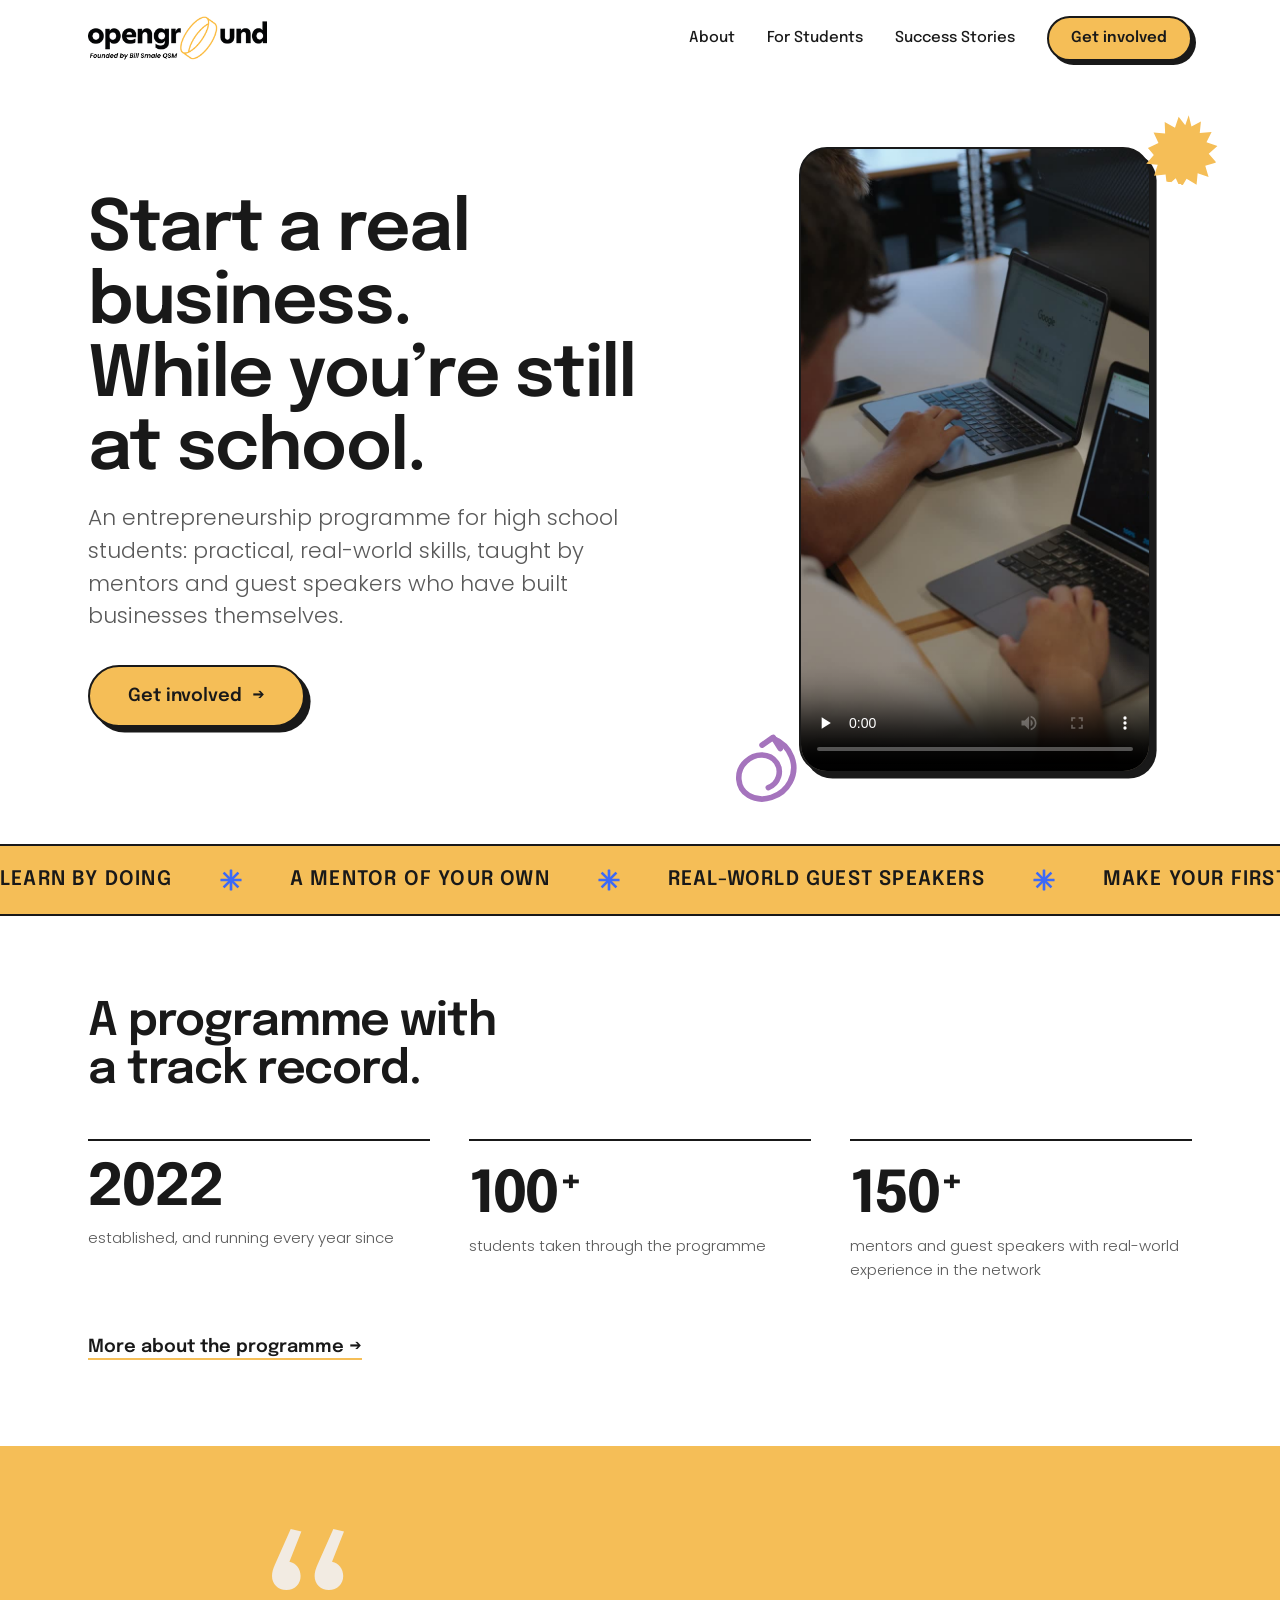
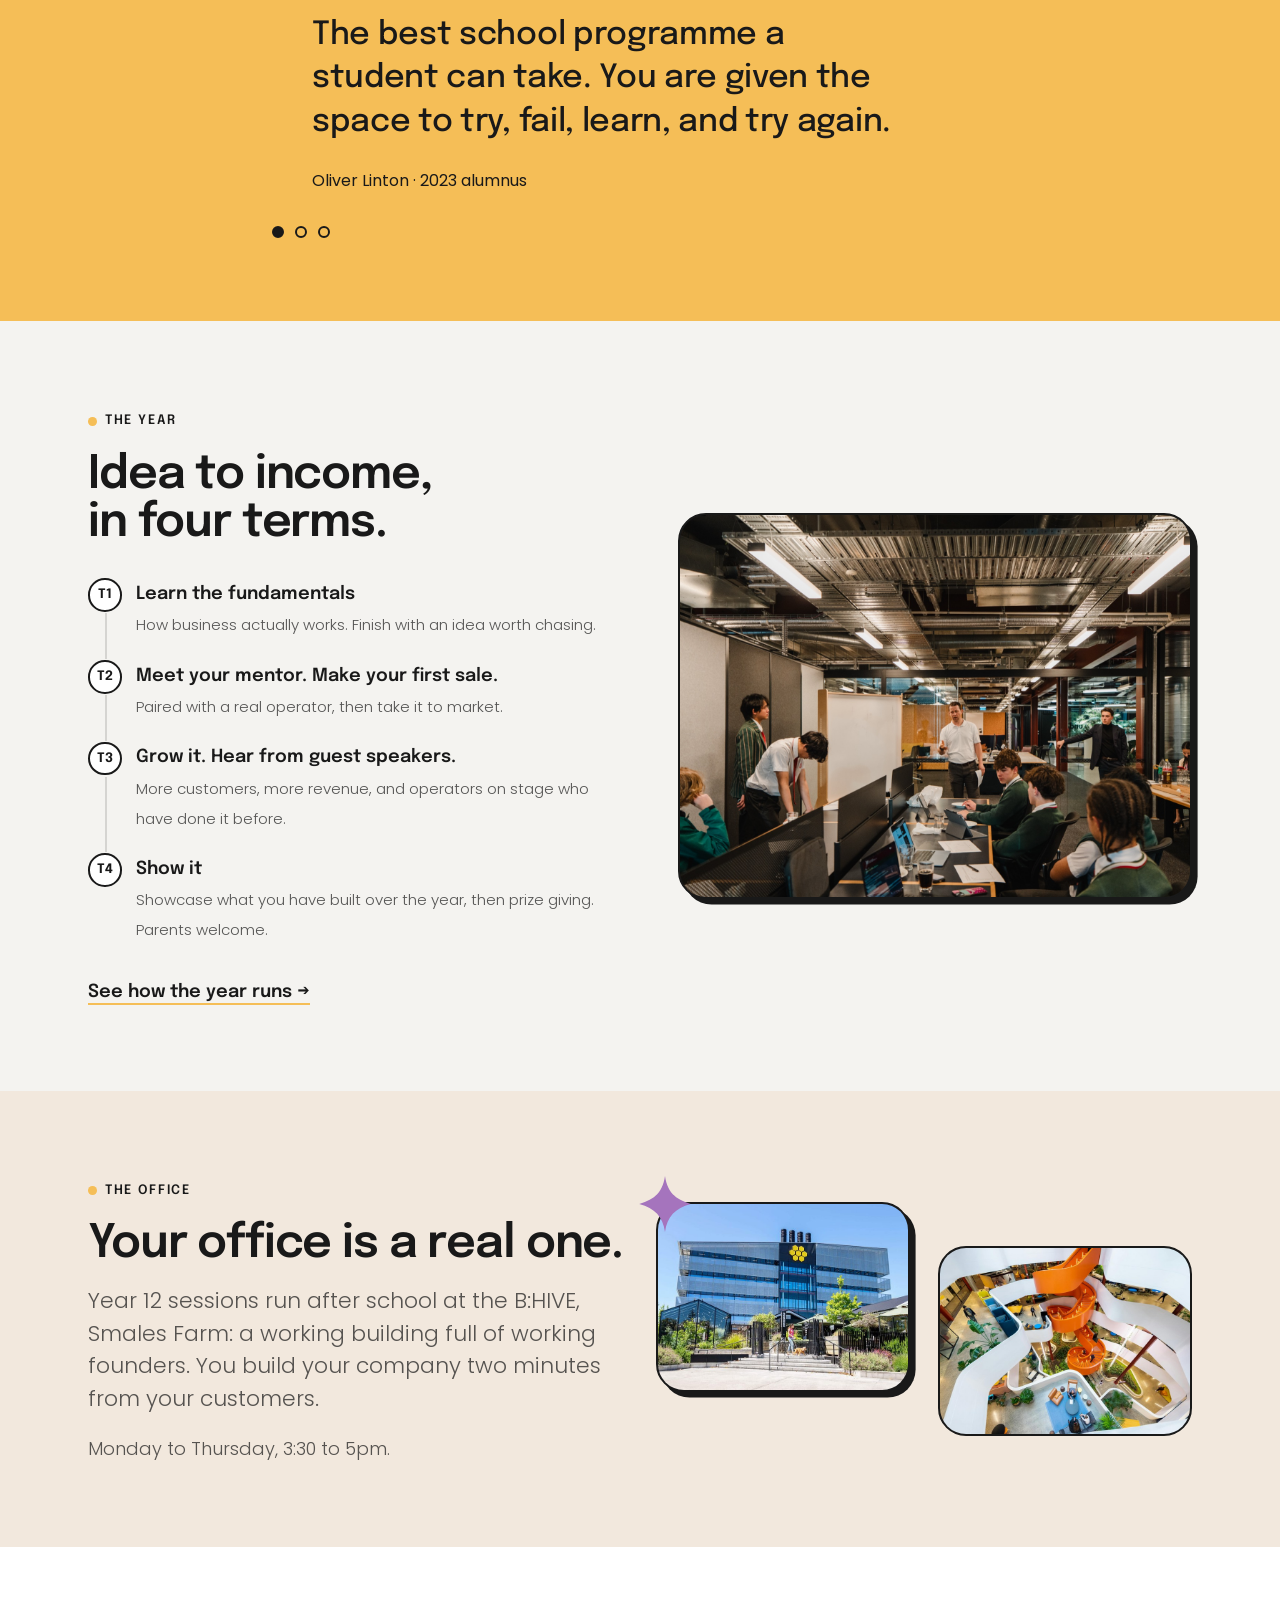
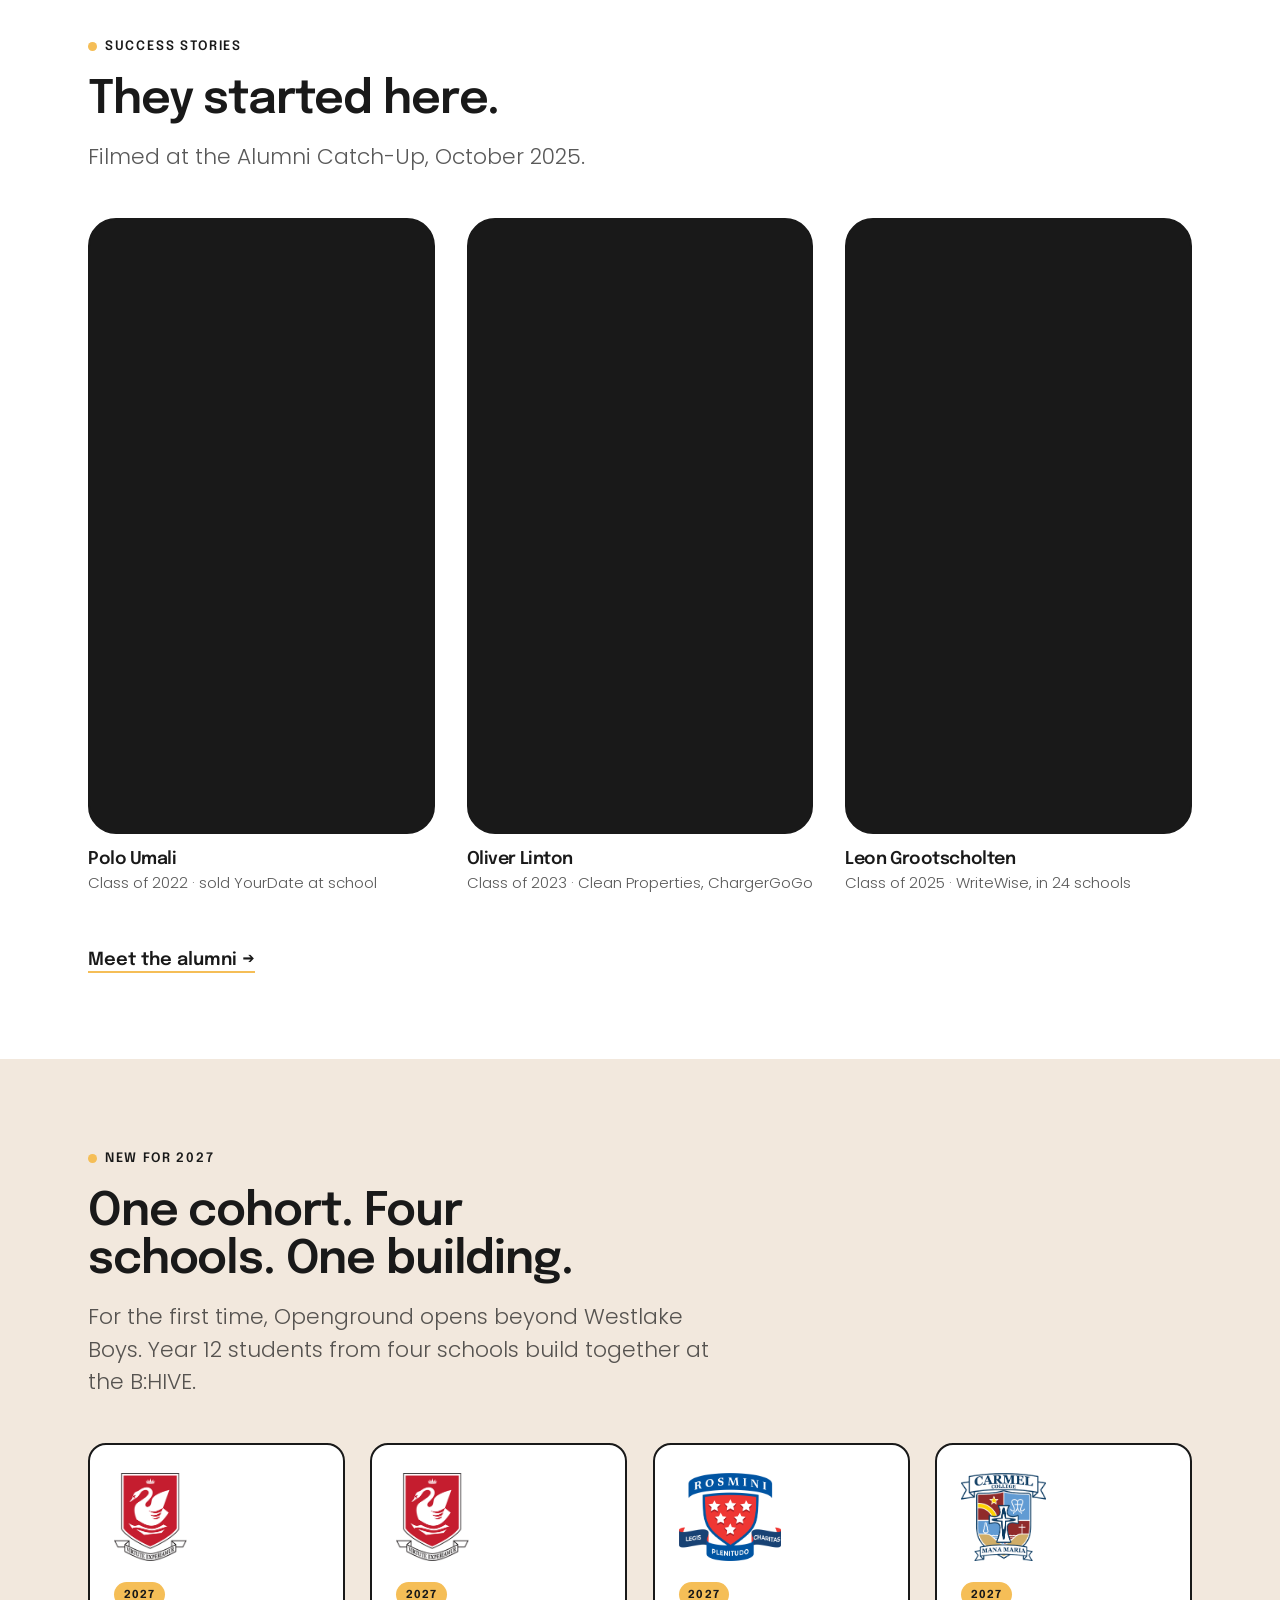
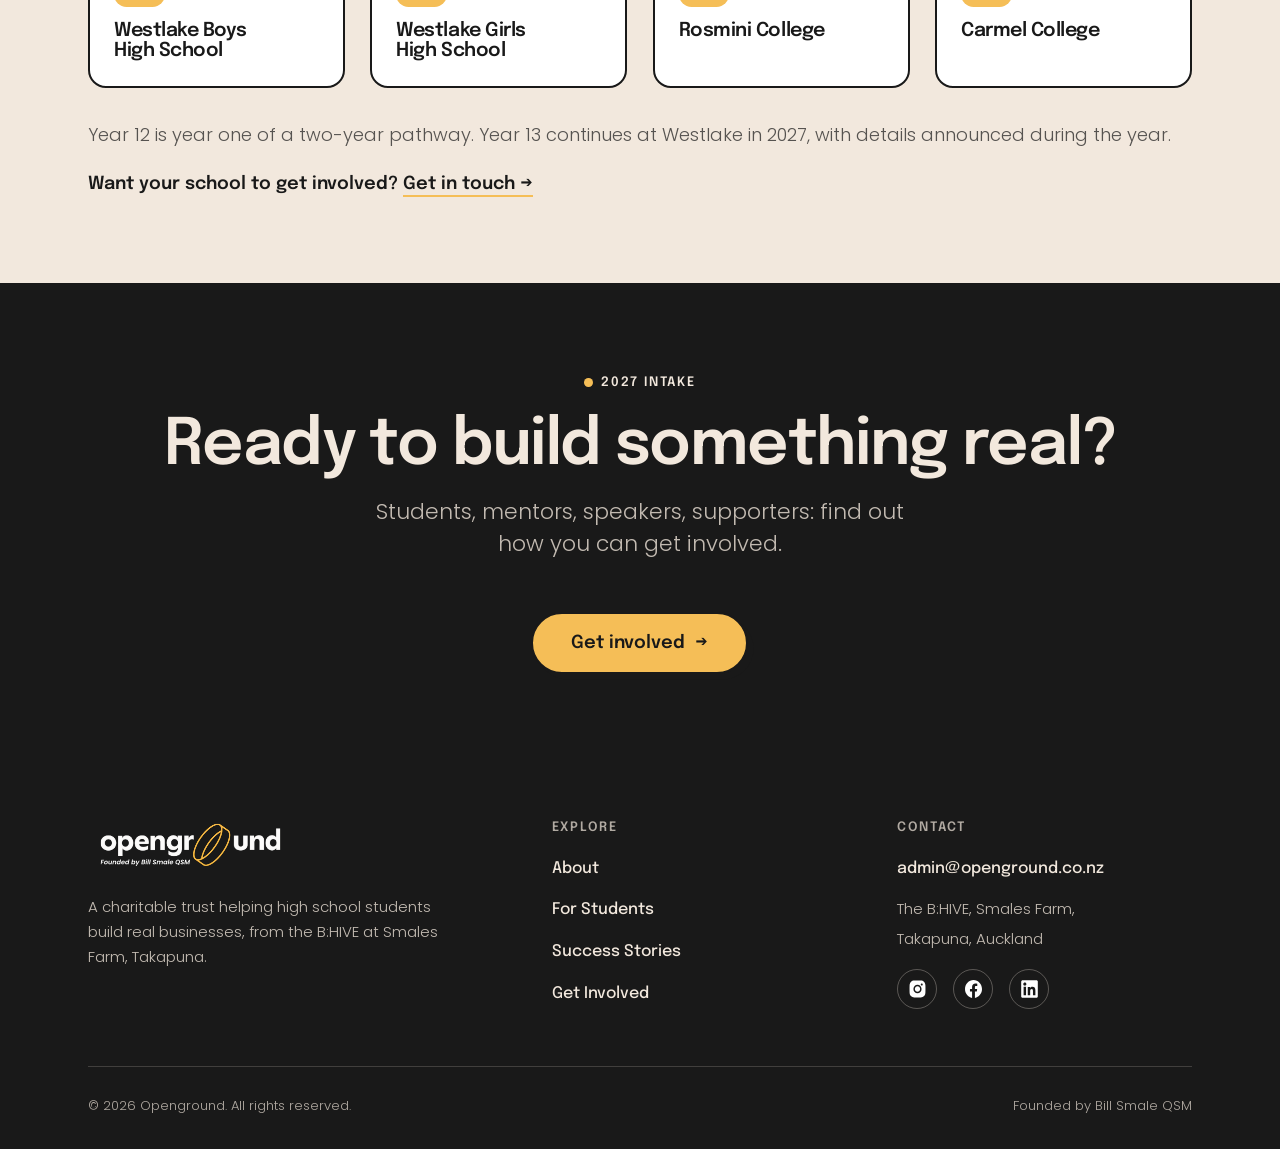
==== commit 4e4cc2f3: "Add Adam's highlight reel to the hero Self-hosted 720x1280 H.264 (13MB, 109s) with a poster frame, r" ====
--- a/index.html
+++ b/index.html
@@ -50,11 +50,18 @@
         </div>
       </div>
       <div class="hero__media has-stickers">
-        <!-- HIGHLIGHT REEL: when Adam delivers the vertical reel, replace the placeholder
-             img below with the 9:16 embed, keeping this frame div:
-             <iframe src="..." title="Openground highlight reel" loading="lazy" allowfullscreen></iframe> -->
+        <!-- HIGHLIGHT REEL: Adam's vertical reel, self-hosted so there is no third-party
+             player on a page aimed at school students. preload="none" means nothing
+             downloads until someone presses play, so the 13MB file costs mobile users
+             nothing on arrival. .frame--tall already sizes and crops any direct child. -->
         <div class="frame frame--pop frame--tall frame--portrait">
-          <img src="/images/placeholders/ph-highlight-reel.svg" alt="Placeholder for the Openground highlight reel video" width="640" height="1138"/>
+          <video src="/assets/video/og-highlight-reel.mp4"
+                 poster="/images/highlight-reel-poster.jpg"
+                 width="720" height="1280"
+                 controls playsinline preload="none"
+                 title="Openground highlight reel">
+            <a href="/assets/video/og-highlight-reel.mp4">Download the Openground highlight reel</a>
+          </video>
         </div>
         <img class="sticker sticker--tr" src="/assets/marks/burst.svg" alt="" width="72" height="72"/>
         <img class="sticker sticker--bl" src="/assets/marks/arrow-loop.svg" alt="" width="84" height="84"/>
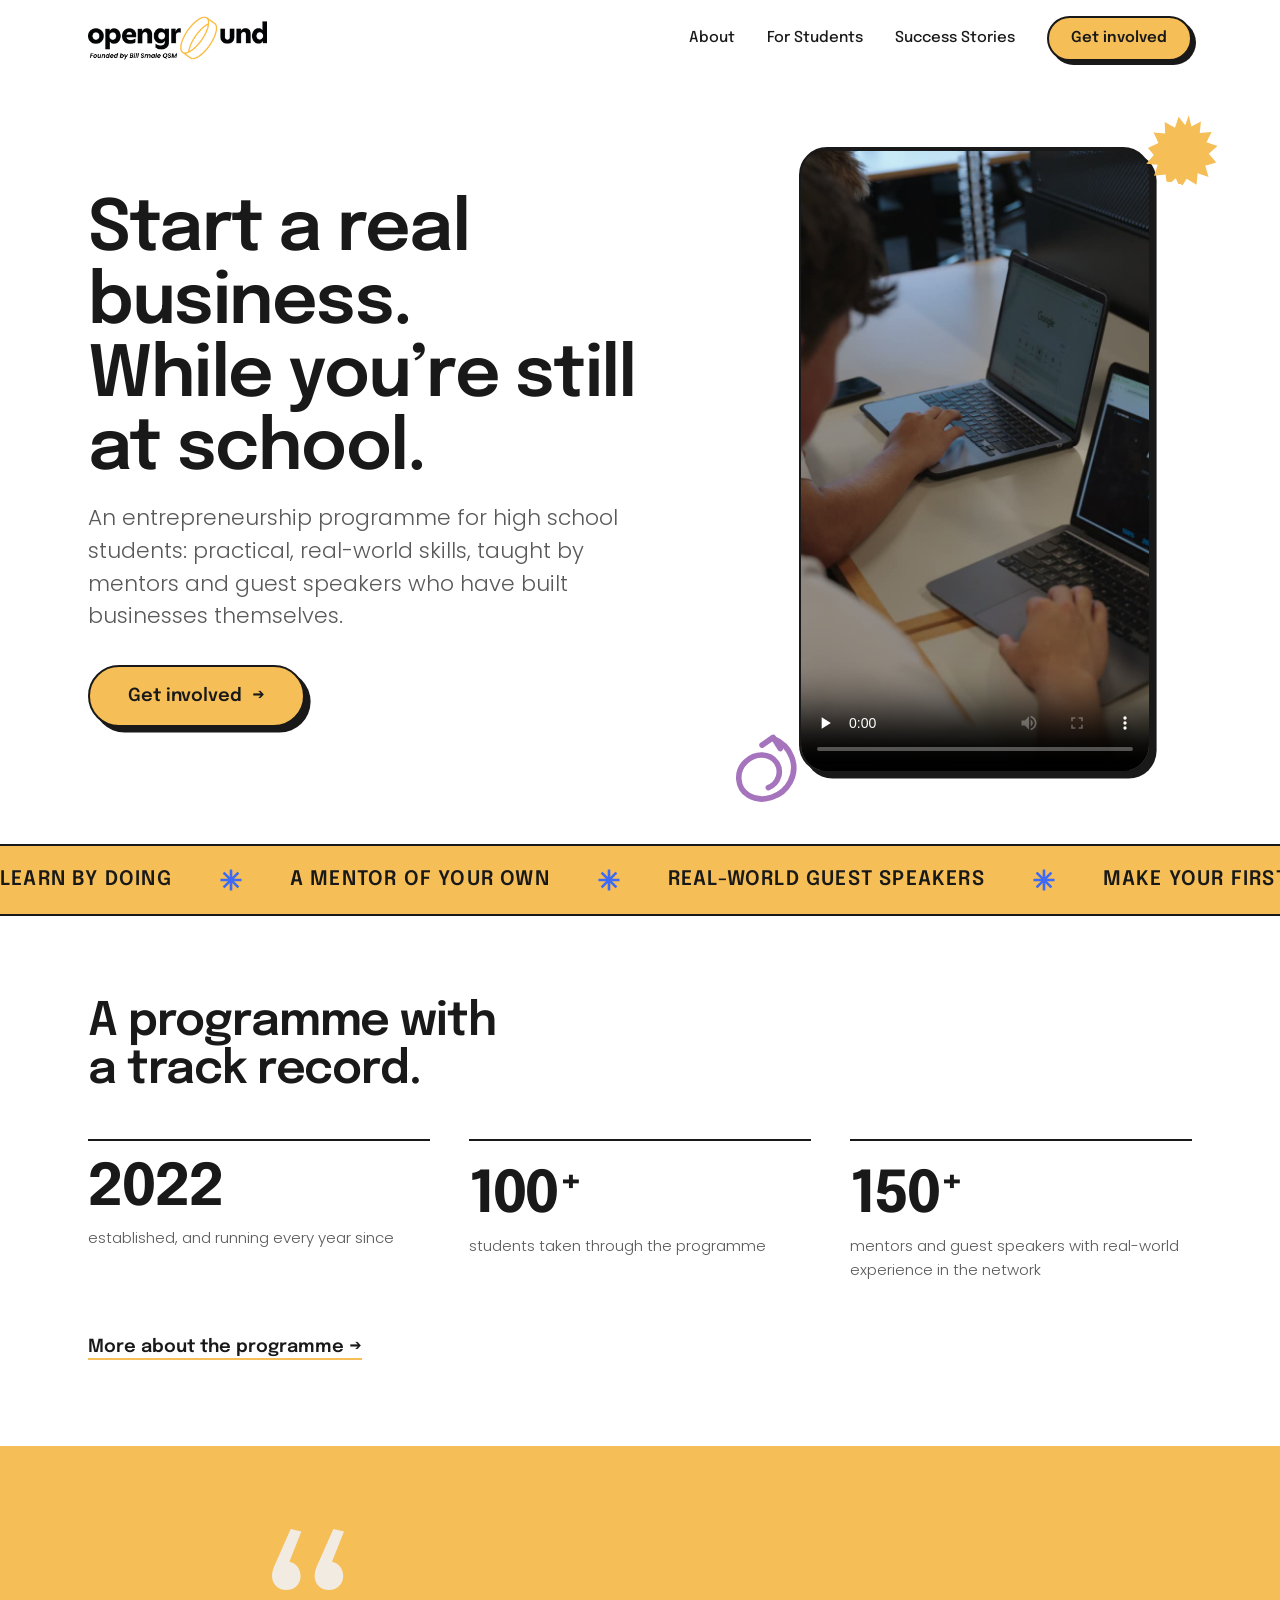
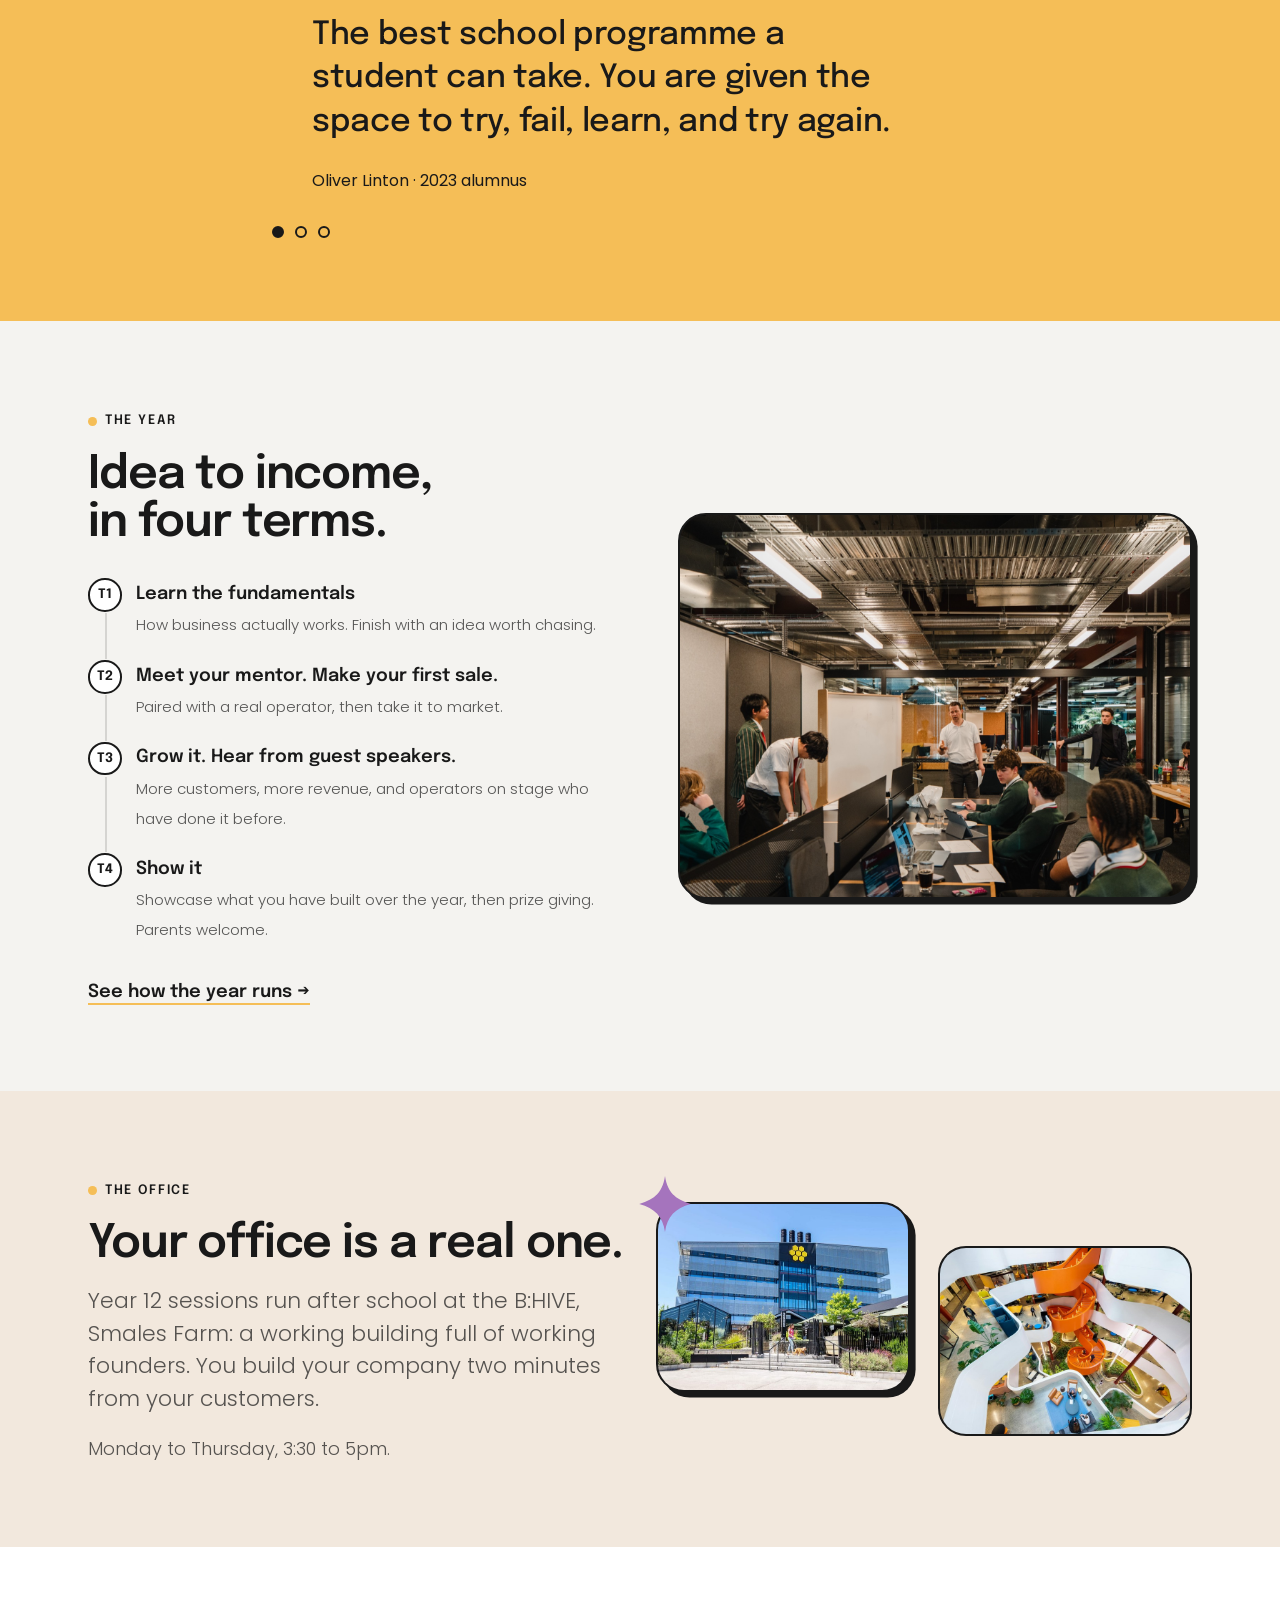
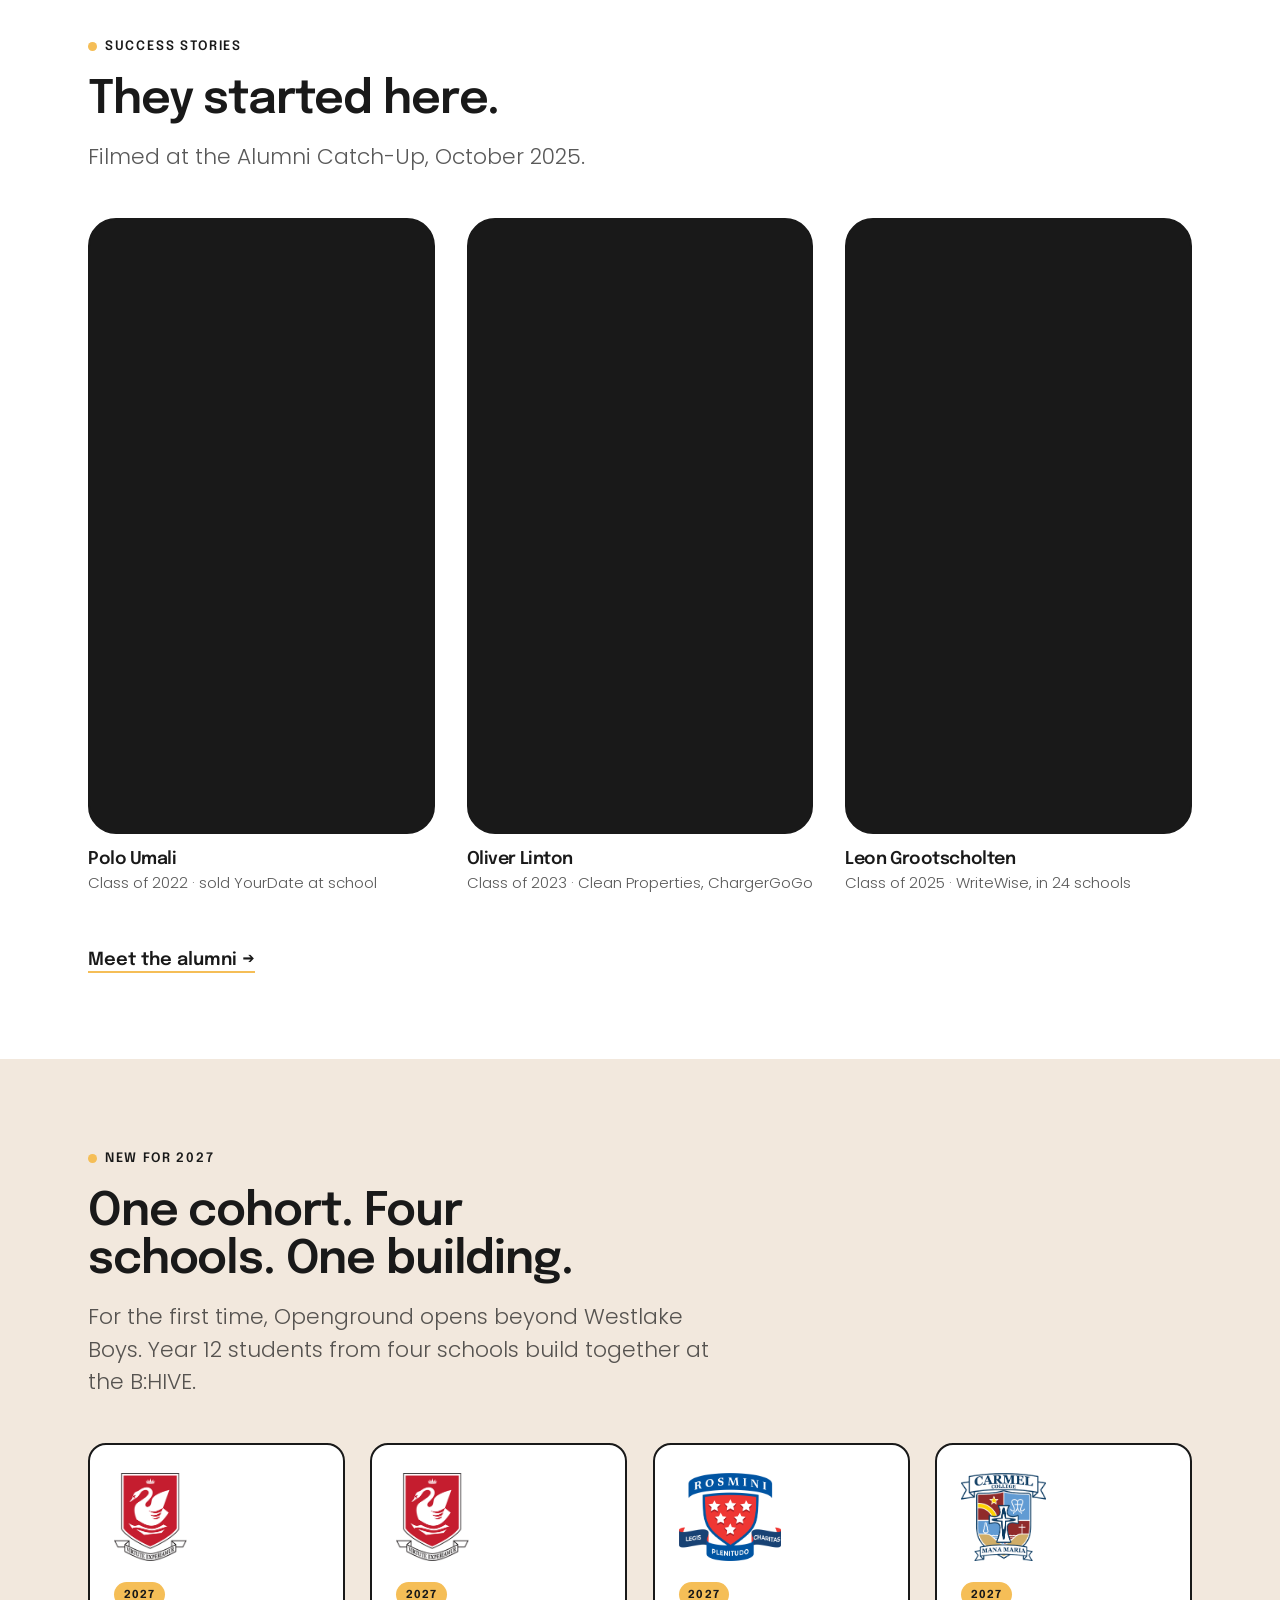
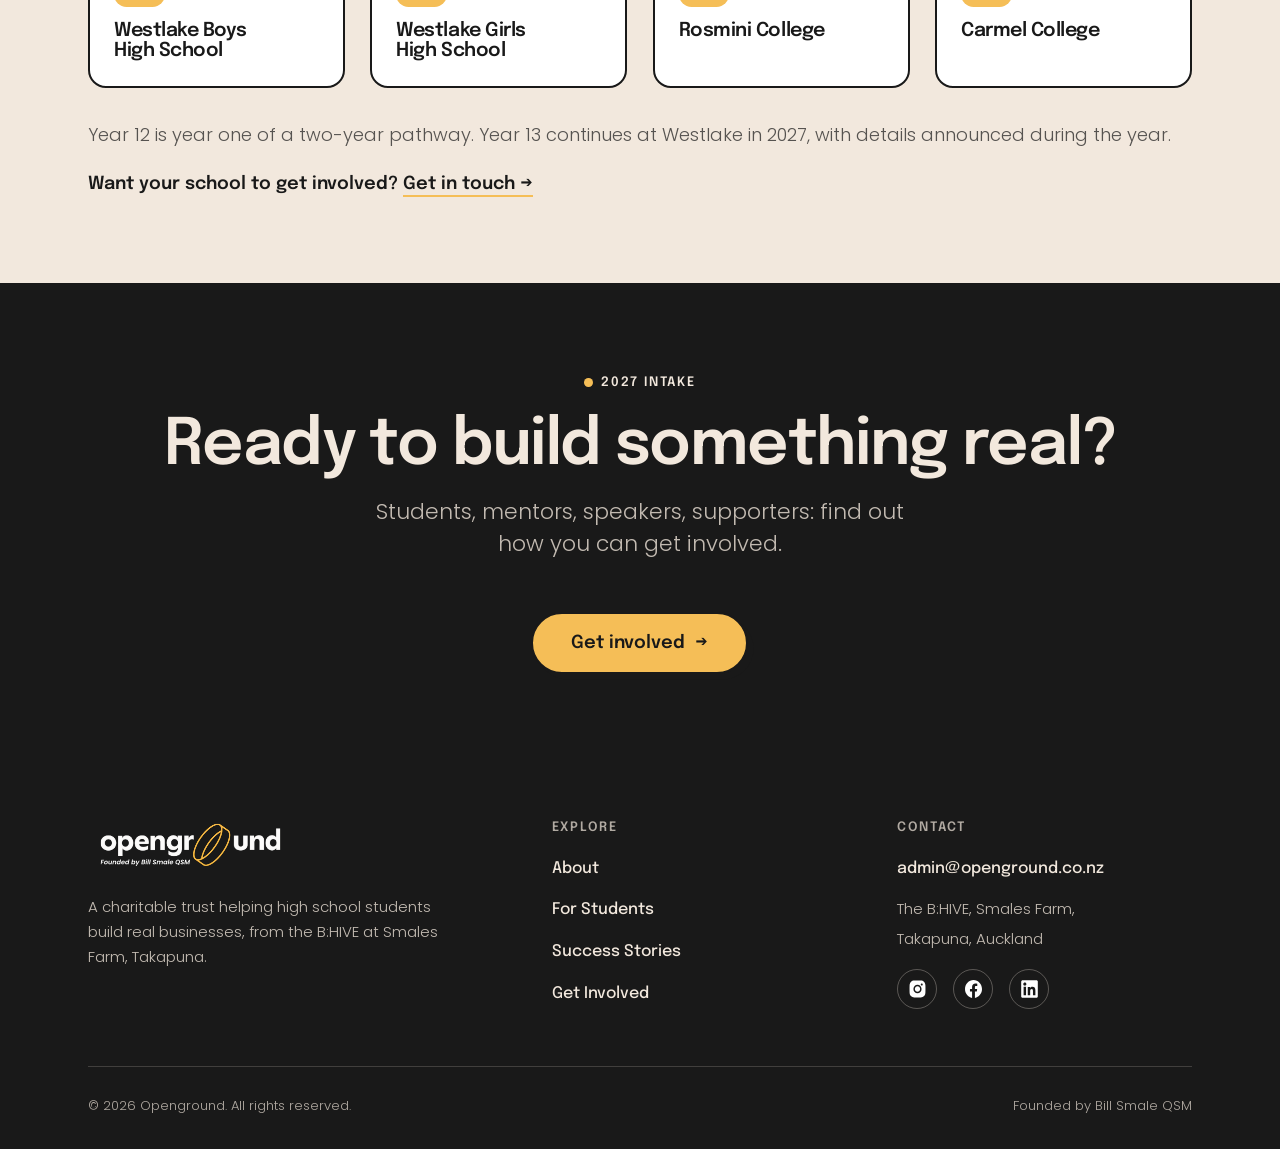
==== commit a2944c2f: "Keep the highlight reel's aspect ratio in fullscreen .frame--tall > * sets object-fit: cover, which " ====
--- a/index.html
+++ b/index.html
@@ -11,7 +11,7 @@
 <link rel="preconnect" href="https://fonts.googleapis.com"/>
 <link rel="preconnect" href="https://fonts.gstatic.com" crossorigin/>
 <link href="https://fonts.googleapis.com/css2?family=Epilogue:wght@400;500;600;700&family=Poppins:wght@300;400;500;600&display=swap" rel="stylesheet"/>
-<link rel="stylesheet" href="/assets/og.css?v=20"/>
+<link rel="stylesheet" href="/assets/og.css?v=21"/>
 <link rel="shortcut icon" href="/cdn.prod.website-files.com/633fe9c9687ae48762a9eb0b/633ff962b061cf08992244a4_logo-ico.png"/>
 <link rel="apple-touch-icon" href="/cdn.prod.website-files.com/633fe9c9687ae48762a9eb0b/633ff9659d986732d4b8c411_logo-webclip.png"/>
 </head>
--- a/assets/og.css
+++ b/assets/og.css
@@ -320,6 +320,15 @@
   border: 0;
   object-fit: cover;
 }
+/* Video keeps its own shape. `cover` above is right for stills, which are cropped
+   to whatever frame they sit in, but a film cropped to fill its frame stays cropped
+   in fullscreen, where the browser hands it the whole landscape screen and the crop
+   reads as a zoom. `contain` looks identical inside a frame of the same ratio and
+   letterboxes correctly everywhere else. */
+.frame > video { object-fit: contain; background: var(--vegemite); }
+.frame > video:fullscreen { object-fit: contain; }
+.frame > video:-webkit-full-screen { object-fit: contain; }
+
 /* Vertical films sit at a readable width and centre in their column. */
 .frame--portrait { max-width: 22rem; margin-inline: auto; }
 .img-bw img { filter: grayscale(1) contrast(1.05); }
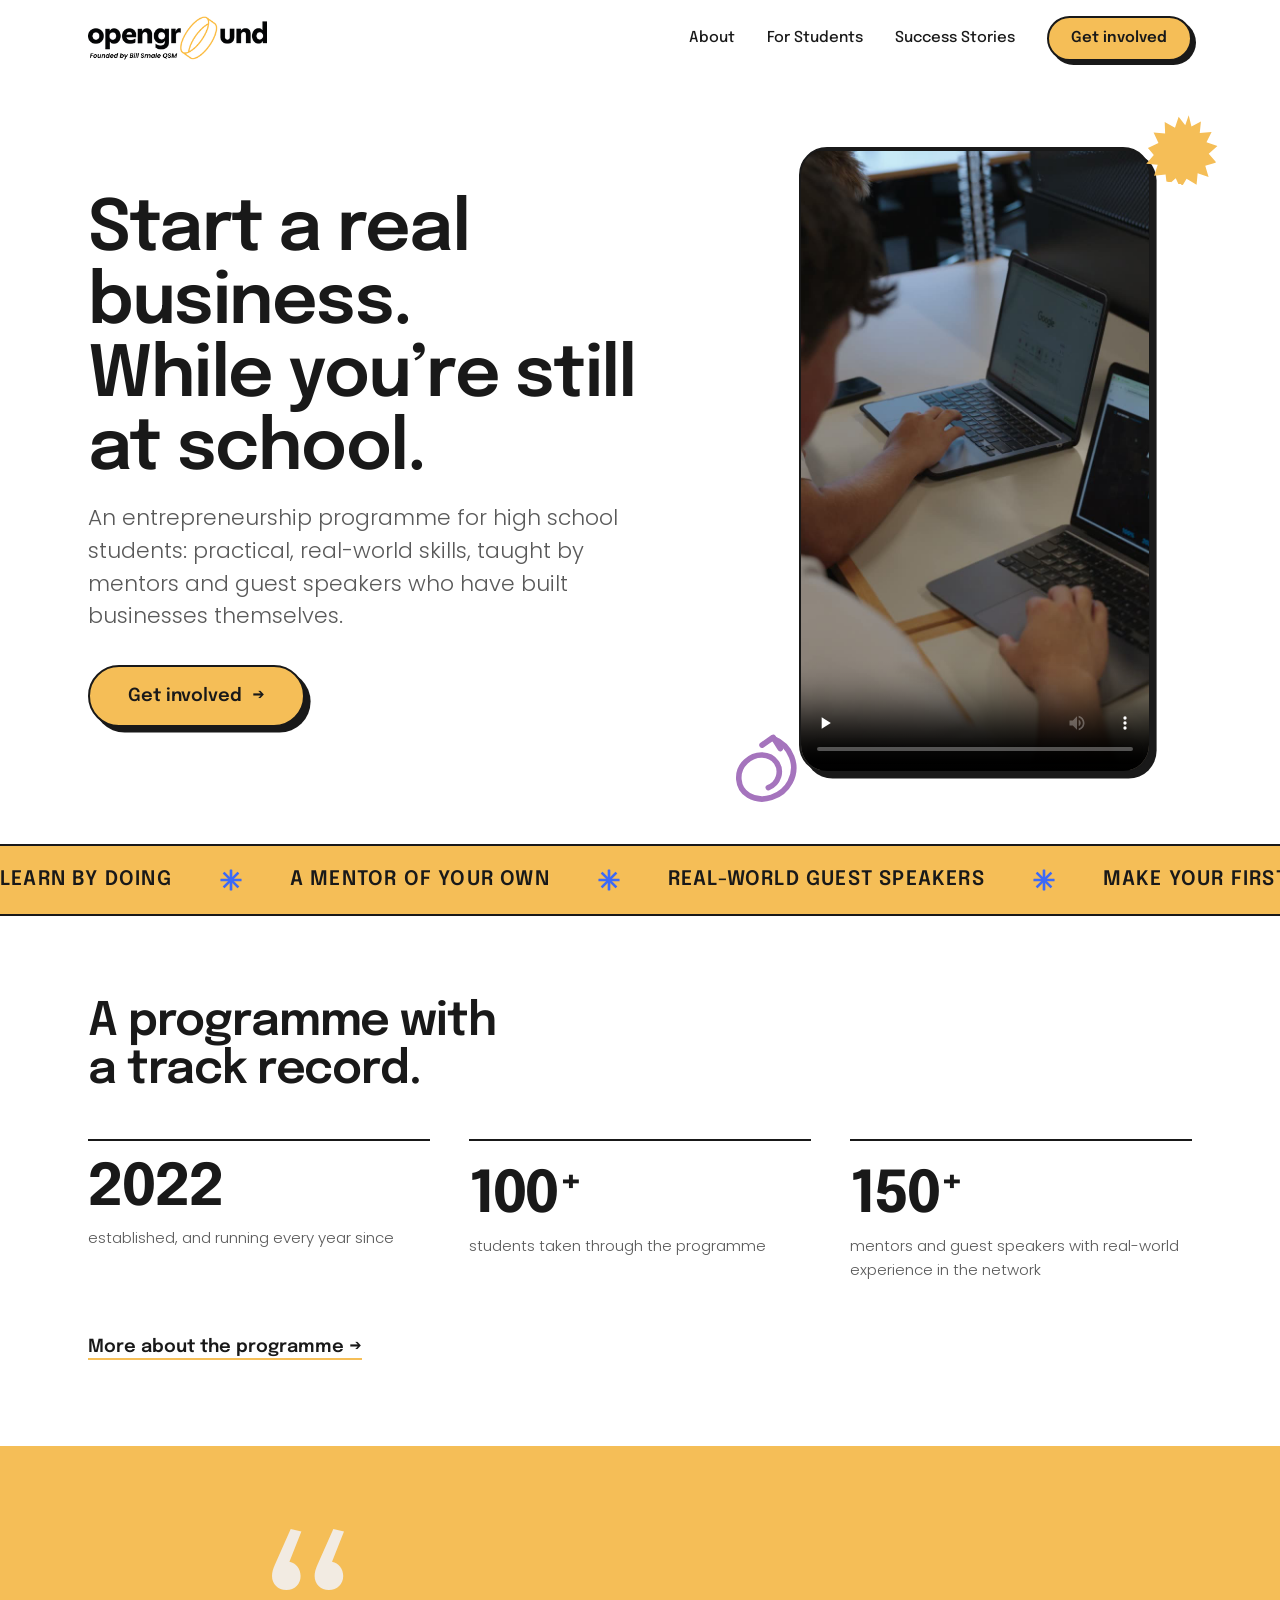
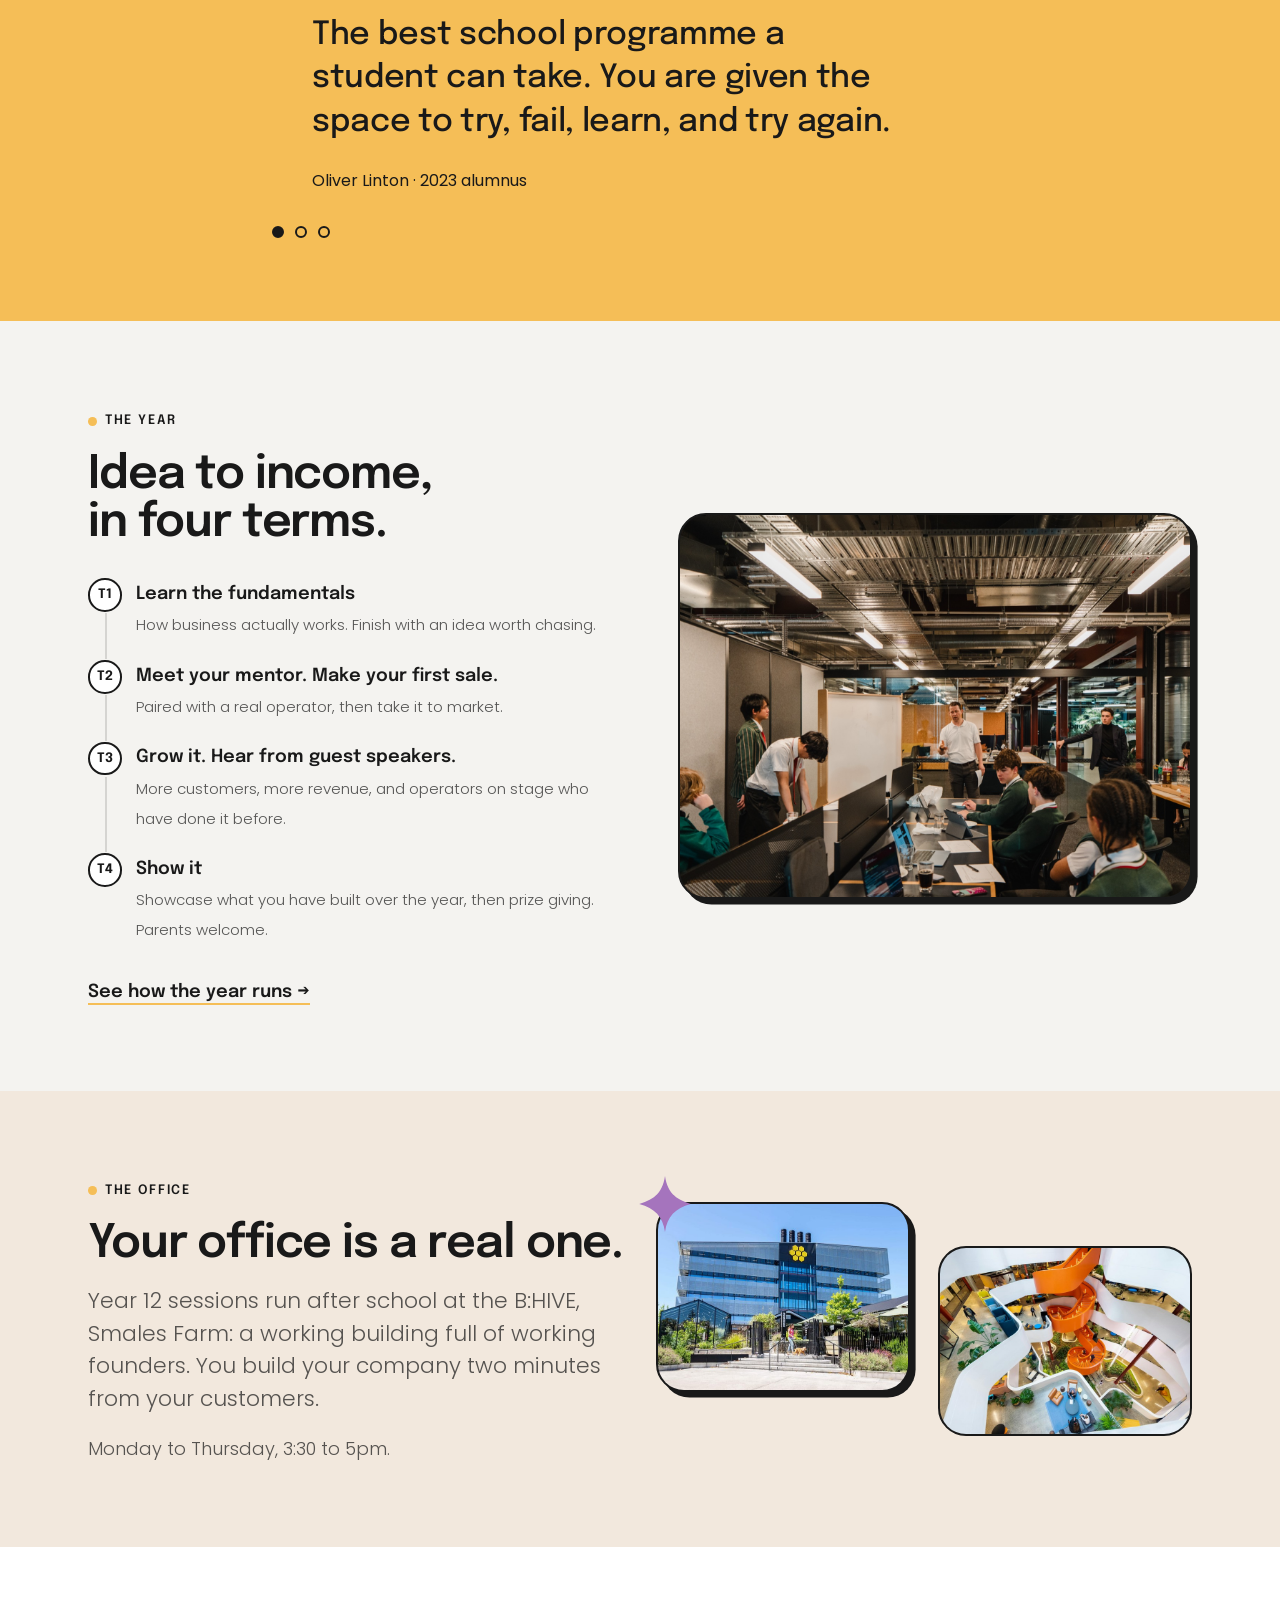
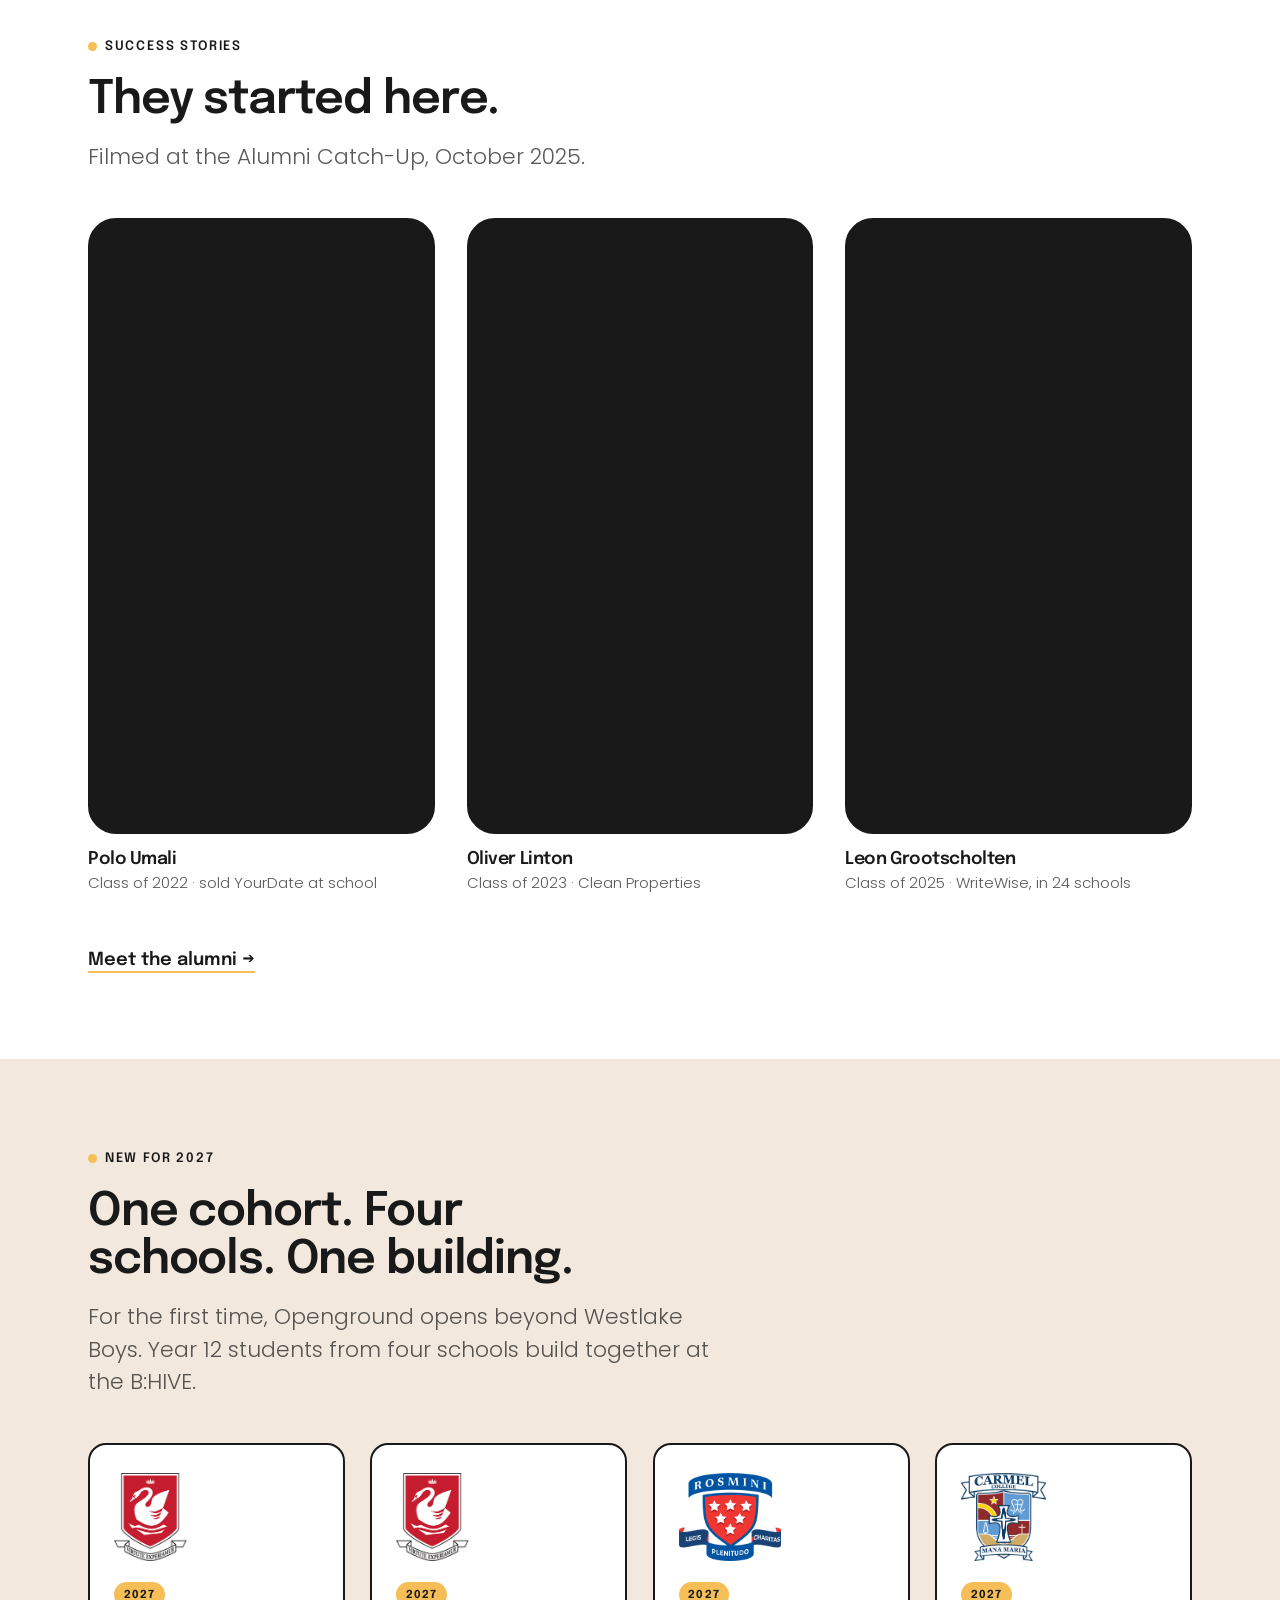
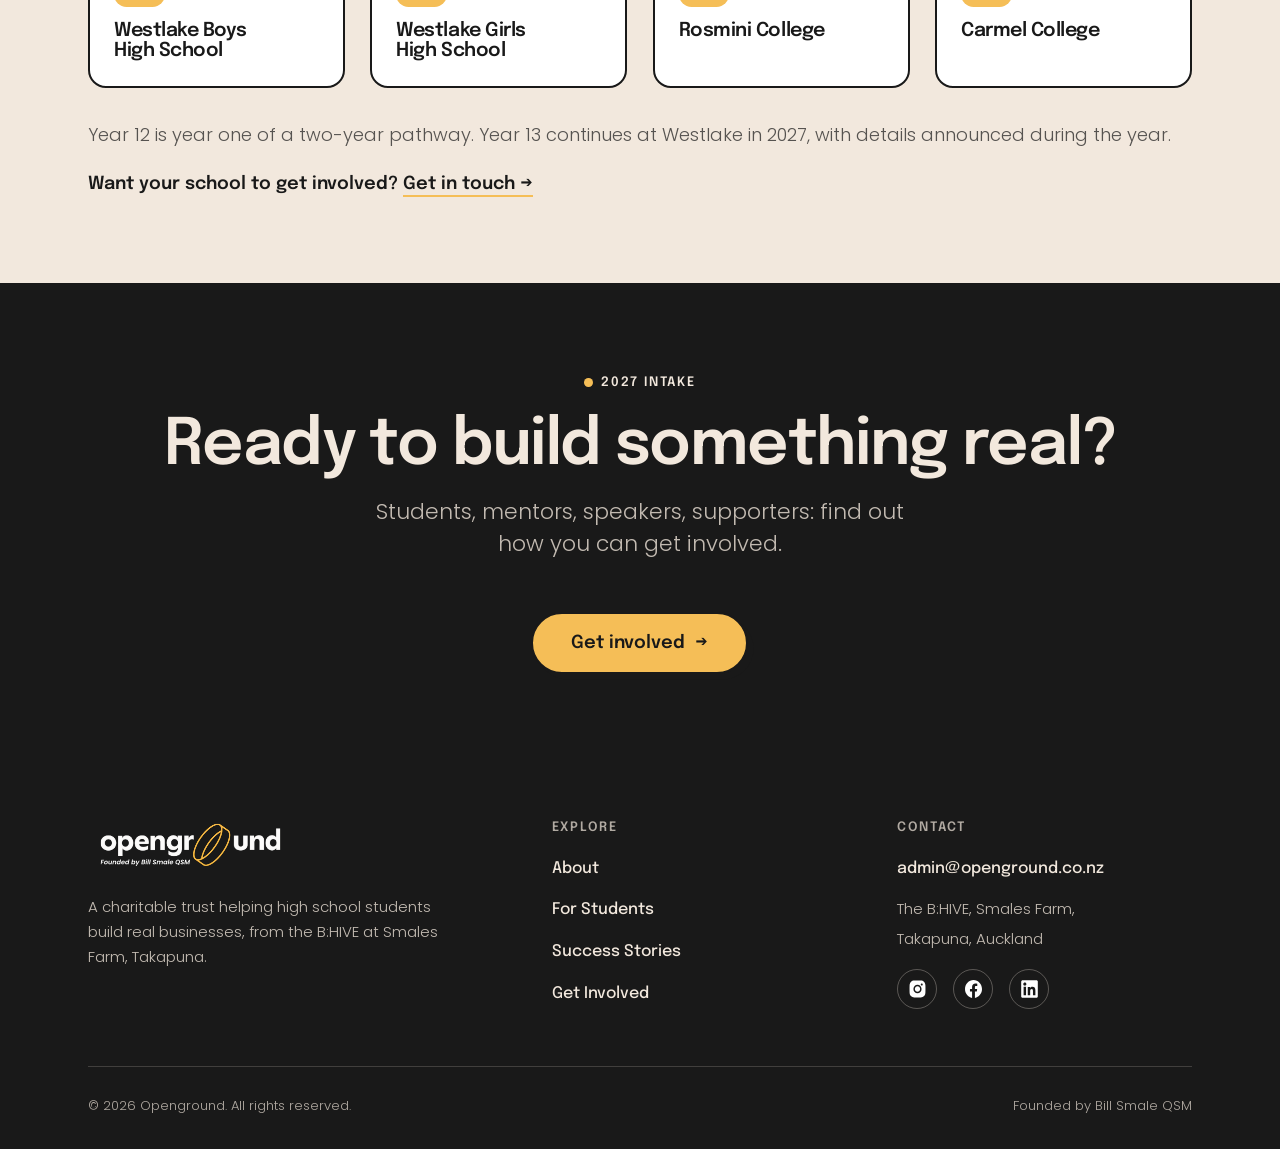
==== commit 5f05ec29: "Drop the closed ChargerGoGo from the home card, refresh HANDOVER PLACEHOLDERS.md already recorded th" ====
--- a/index.html
+++ b/index.html
@@ -184,7 +184,7 @@
             <iframe src="https://www.youtube-nocookie.com/embed/YnRt0q409yI?rel=0" title="Oliver Linton interview" loading="lazy" allowfullscreen></iframe>
           </div>
           <h3>Oliver Linton</h3>
-          <p class="small muted">Class of 2023 &middot; Clean Properties, ChargerGoGo</p>
+          <p class="small muted">Class of 2023 &middot; Clean Properties</p>
         </a>
         <a class="story-grid-card rv" href="/success-stories">
           <div class="frame frame--tall">
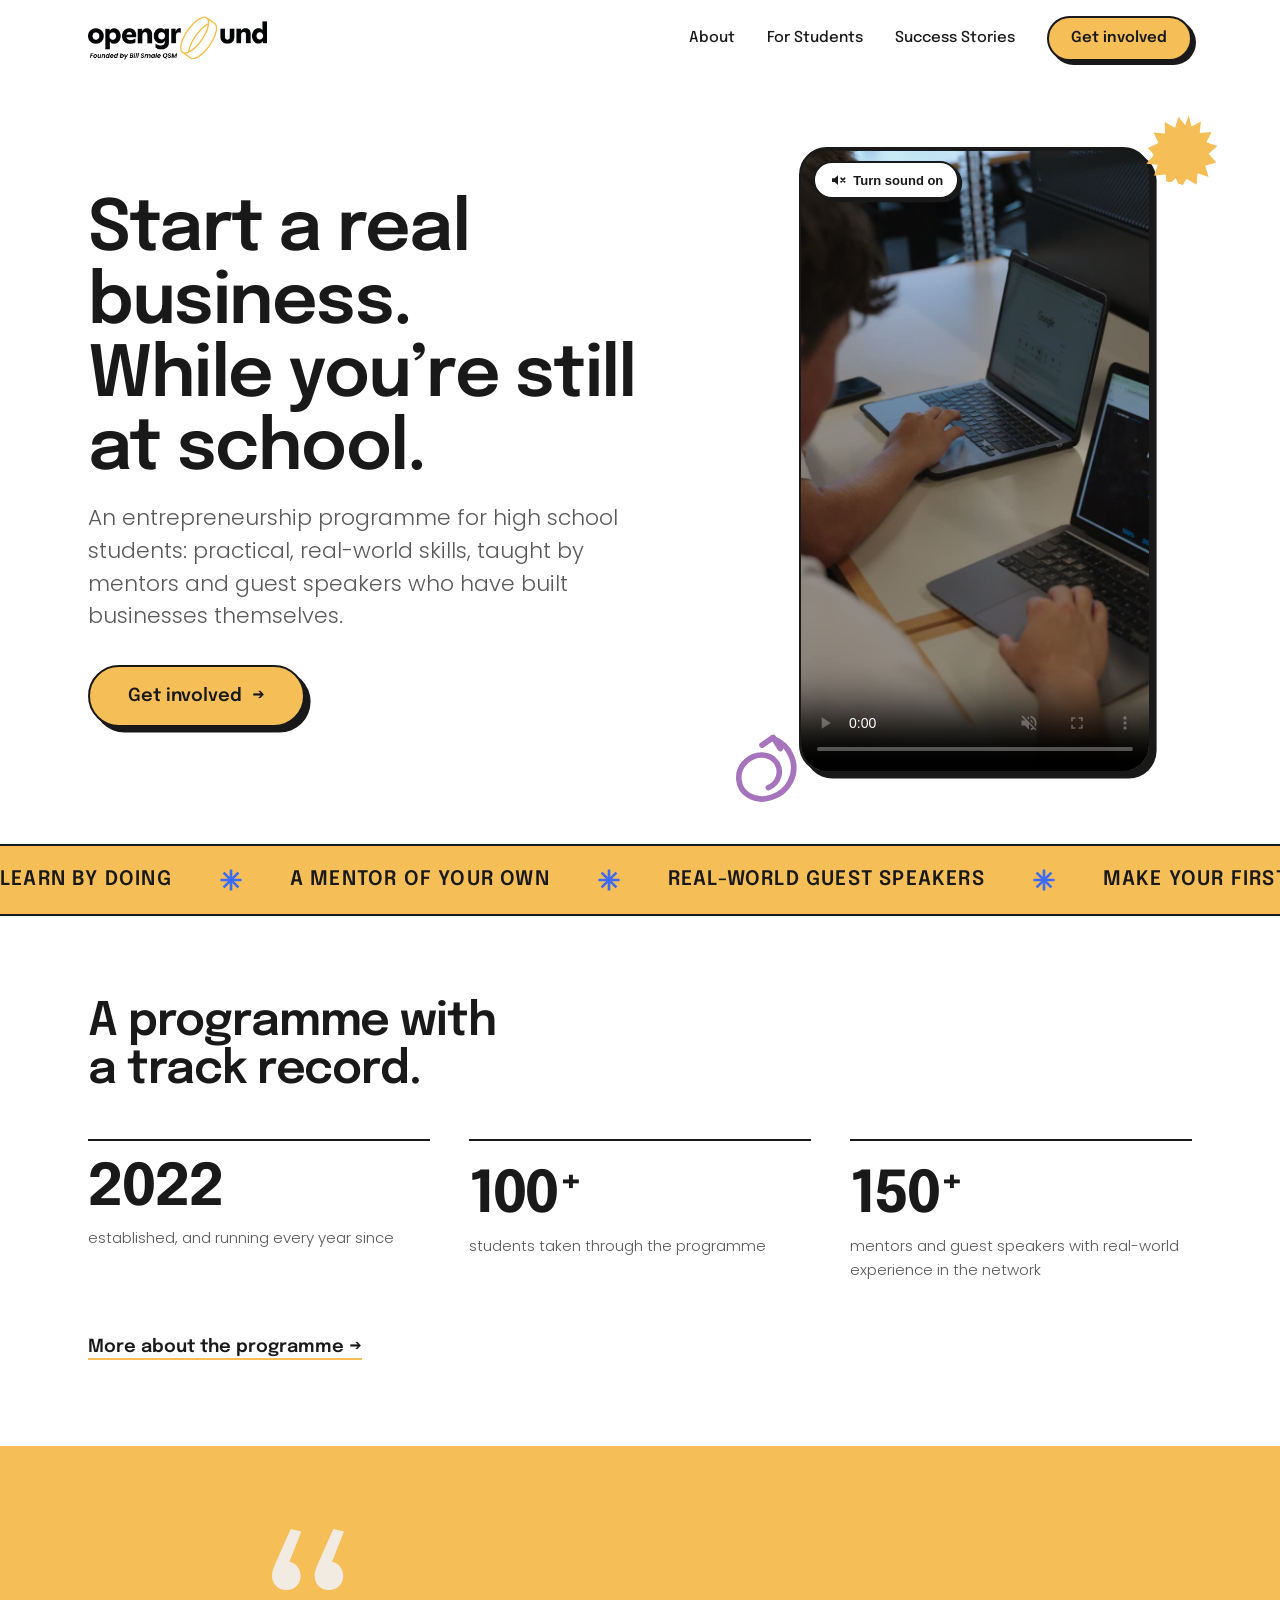
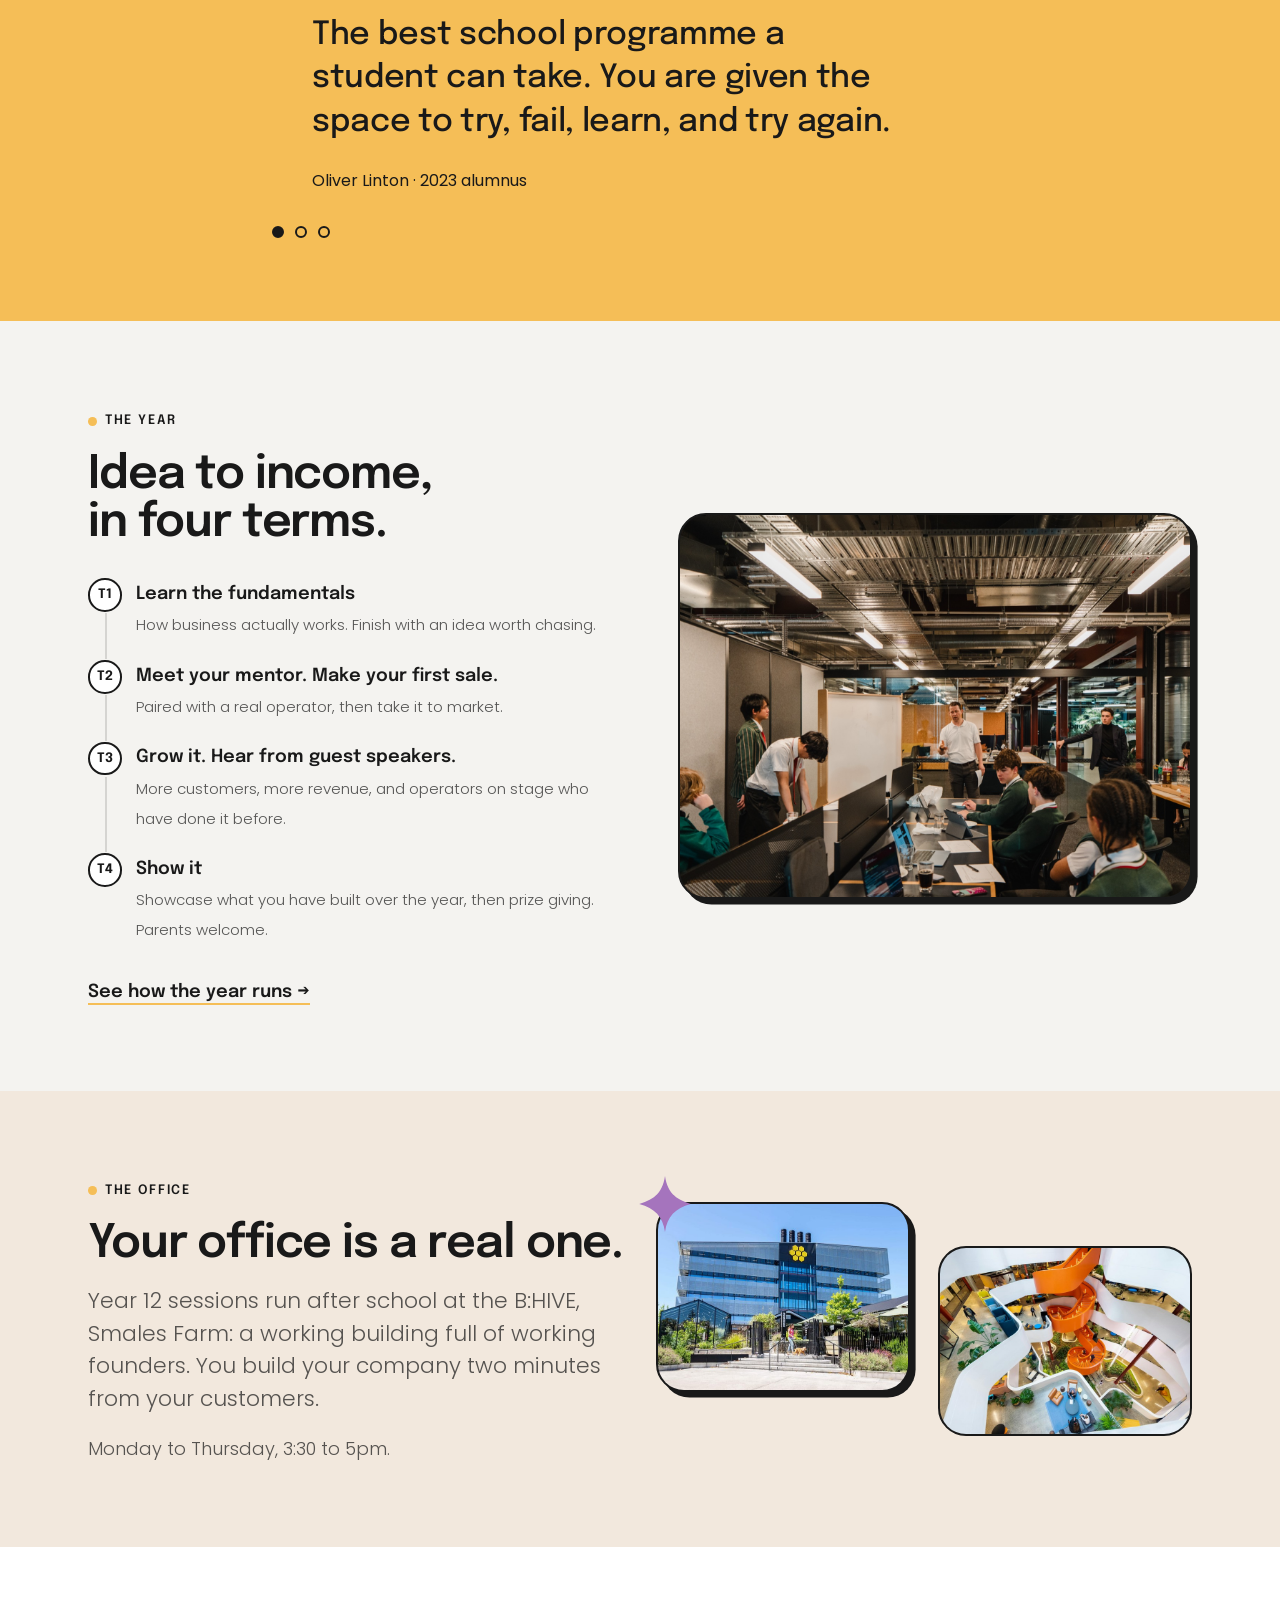
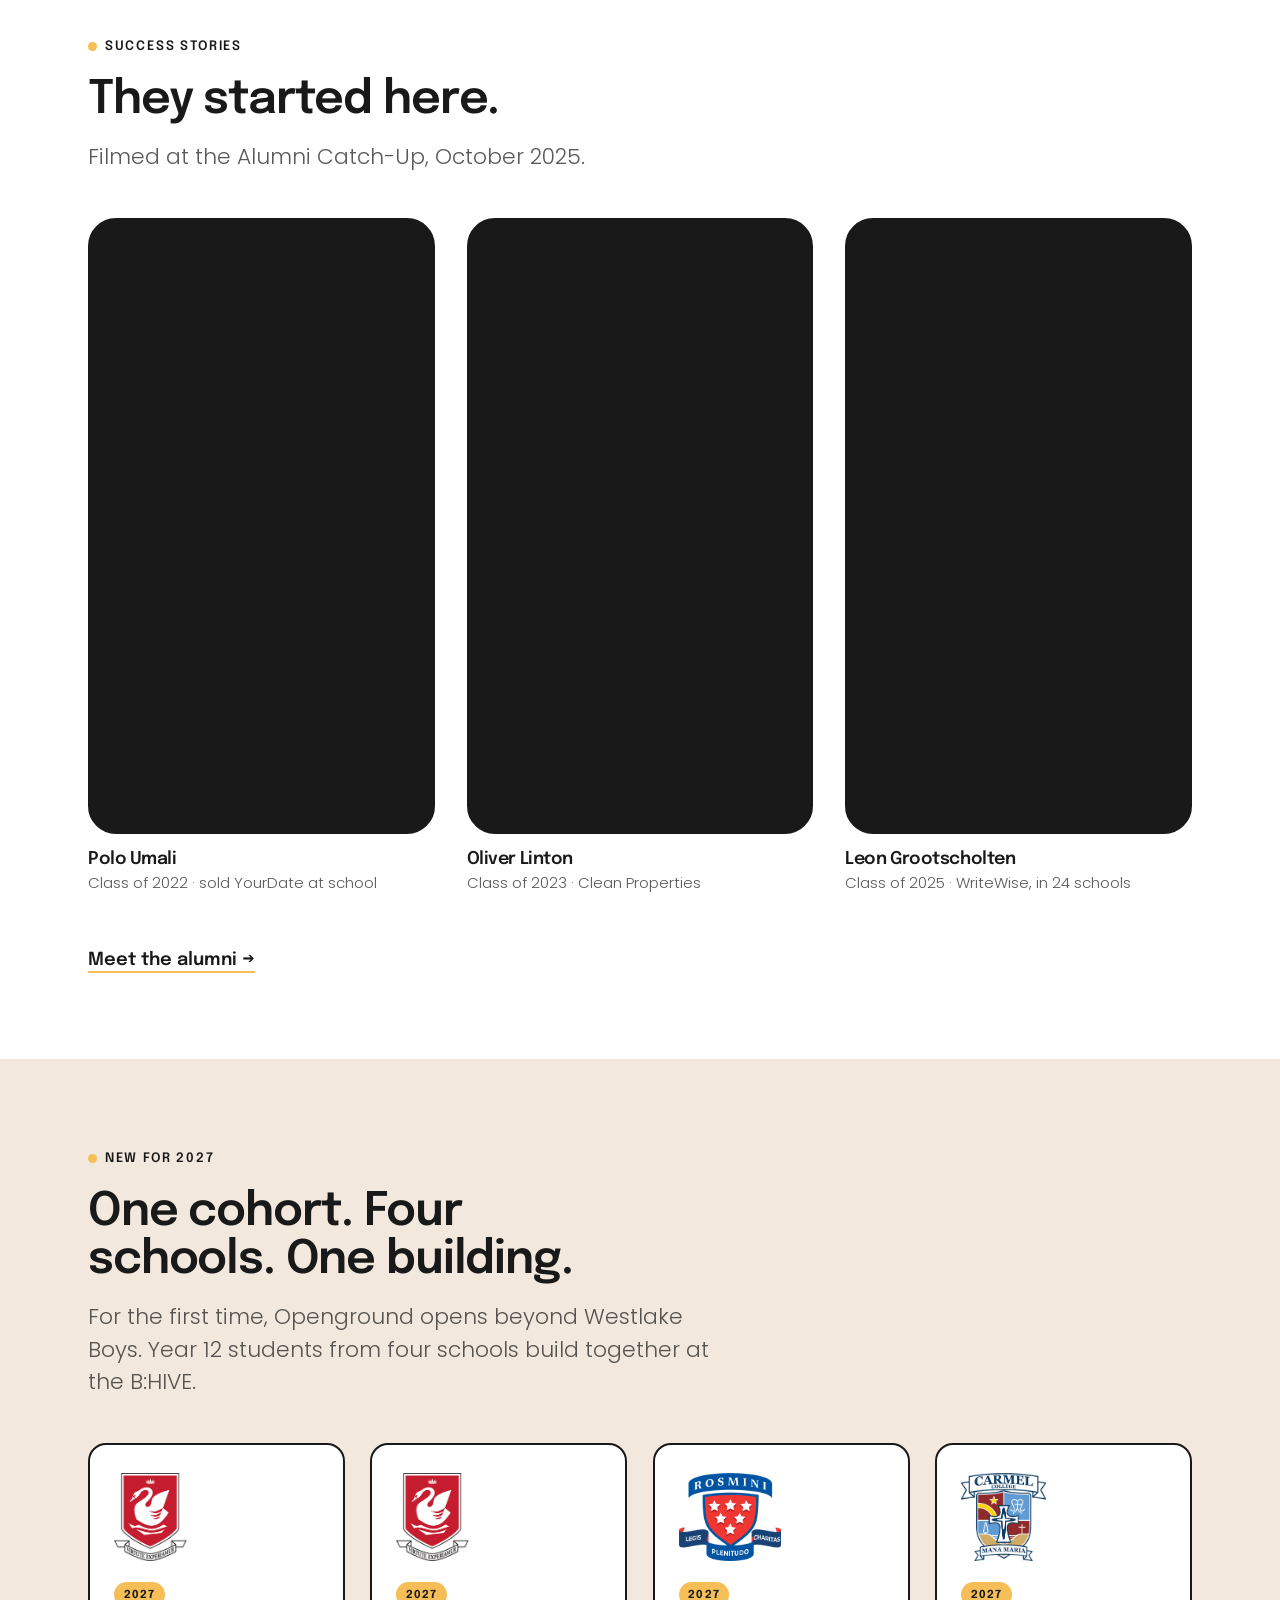
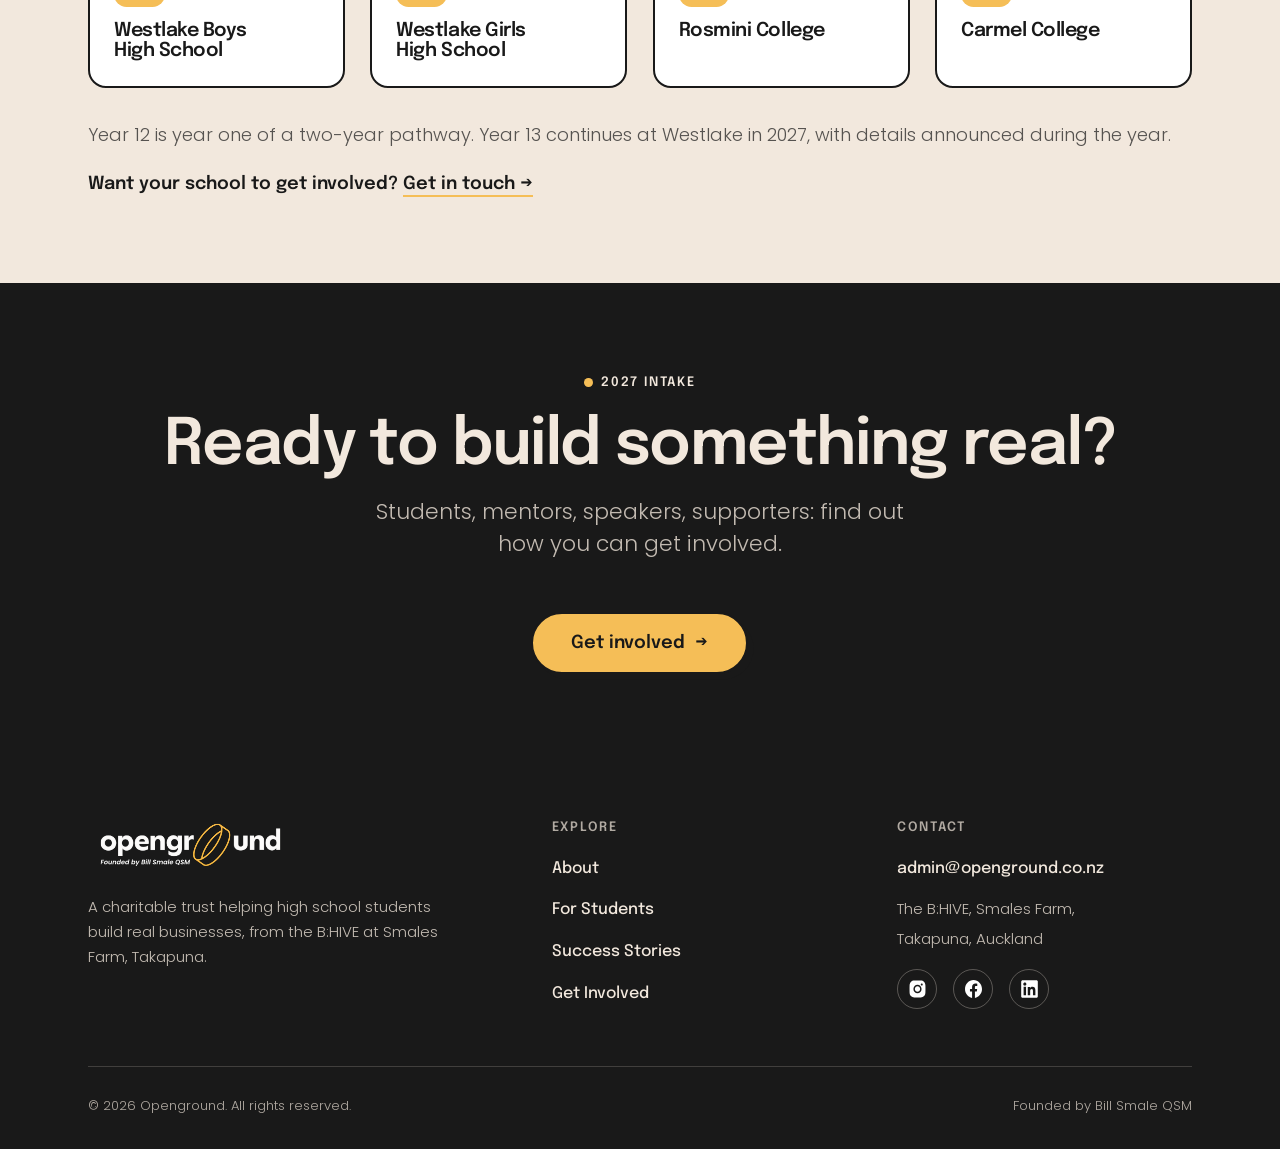
==== commit 06f58c3c: "Play the hero highlight reel on arrival, with an obvious sound button The reel sat behind a play but" ====
--- a/index.html
+++ b/index.html
@@ -11,7 +11,7 @@
 <link rel="preconnect" href="https://fonts.googleapis.com"/>
 <link rel="preconnect" href="https://fonts.gstatic.com" crossorigin/>
 <link href="https://fonts.googleapis.com/css2?family=Epilogue:wght@400;500;600;700&family=Poppins:wght@300;400;500;600&display=swap" rel="stylesheet"/>
-<link rel="stylesheet" href="/assets/og.css?v=21"/>
+<link rel="stylesheet" href="/assets/og.css?v=22"/>
 <link rel="shortcut icon" href="/cdn.prod.website-files.com/633fe9c9687ae48762a9eb0b/633ff962b061cf08992244a4_logo-ico.png"/>
 <link rel="apple-touch-icon" href="/cdn.prod.website-files.com/633fe9c9687ae48762a9eb0b/633ff9659d986732d4b8c411_logo-webclip.png"/>
 </head>
@@ -51,17 +51,33 @@
       </div>
       <div class="hero__media has-stickers">
         <!-- HIGHLIGHT REEL: Adam's vertical reel, self-hosted so there is no third-party
-             player on a page aimed at school students. preload="none" means nothing
-             downloads until someone presses play, so the 13MB file costs mobile users
-             nothing on arrival. .frame--tall already sizes and crops any direct child. -->
-        <div class="frame frame--pop frame--tall frame--portrait">
+             player on a page aimed at school students. It plays itself, muted and
+             looping, and the sound button is the whole invitation to turn it up.
+             The markup stays on preload="none" with no autoplay attribute: og.js
+             starts it only once it has checked for reduced motion and Data Saver,
+             so a visitor who has asked not to be charged 13MB gets the poster and
+             the play button instead. Without JavaScript this behaves exactly as it
+             always did. .frame--tall already sizes and crops any direct child, so
+             the button carries its own position rules. -->
+        <div class="frame frame--pop frame--tall frame--portrait" data-video>
           <video src="/assets/video/og-highlight-reel.mp4"
                  poster="/images/highlight-reel-poster.jpg"
                  width="720" height="1280"
-                 controls playsinline preload="none"
+                 controls muted loop playsinline preload="none"
                  title="Openground highlight reel">
             <a href="/assets/video/og-highlight-reel.mp4">Download the Openground highlight reel</a>
           </video>
+          <button class="btn-sound is-muted" type="button" aria-label="Turn sound on">
+            <svg class="btn-sound__on" viewBox="0 0 24 24" width="18" height="18" aria-hidden="true" focusable="false">
+              <path d="M4 9.5h3.5L12 5.5v13L7.5 14.5H4z"/>
+              <path d="M15.5 9a4 4 0 0 1 0 6M18.2 6.6a7.5 7.5 0 0 1 0 10.8" fill="none" stroke="currentColor" stroke-width="2" stroke-linecap="round"/>
+            </svg>
+            <svg class="btn-sound__off" viewBox="0 0 24 24" width="18" height="18" aria-hidden="true" focusable="false">
+              <path d="M4 9.5h3.5L12 5.5v13L7.5 14.5H4z"/>
+              <path d="M16 9.5l5 5M21 9.5l-5 5" fill="none" stroke="currentColor" stroke-width="2" stroke-linecap="round"/>
+            </svg>
+            <span class="btn-sound__text">Turn sound on</span>
+          </button>
         </div>
         <img class="sticker sticker--tr" src="/assets/marks/burst.svg" alt="" width="72" height="72"/>
         <img class="sticker sticker--bl" src="/assets/marks/arrow-loop.svg" alt="" width="84" height="84"/>
@@ -267,6 +283,6 @@
   </div>
 </footer>
 
-<script src="/assets/og.js" defer></script>
+<script src="/assets/og.js?v=2" defer></script>
 </body>
 </html>
--- a/assets/og.css
+++ b/assets/og.css
@@ -331,6 +331,47 @@
 
 /* Vertical films sit at a readable width and centre in their column. */
 .frame--portrait { max-width: 22rem; margin-inline: auto; }
+
+/* ---- Sound toggle on a self-playing film ----
+   Every browser blocks autoplay with sound, so a film that starts on its own
+   starts silent and this button is the only thing telling a visitor there is
+   sound to be had. It therefore never hides, never waits for a hover, and says
+   what pressing it will do rather than what state the film is in. It is hidden
+   until og.js marks the frame live, because without JavaScript it does nothing
+   and the native controls already carry a mute. The two-class selector beats
+   `.frame--tall > *` above, which would otherwise stretch it over the film. */
+.btn-sound { display: none; }
+.frame.is-live > .btn-sound {
+  position: absolute;
+  inset: 0.75rem auto auto 0.75rem;
+  z-index: 3;
+  display: inline-flex;
+  align-items: center;
+  gap: 0.4rem;
+  width: auto;
+  height: auto;
+  padding: 0.5rem 0.85rem;
+  border: 2px solid var(--vegemite);
+  border-radius: 999px;
+  background: var(--paper);
+  color: var(--vegemite);
+  font-family: var(--font-body);
+  font-size: 0.8125rem;
+  font-weight: 600;
+  line-height: 1;
+  white-space: nowrap;
+  cursor: pointer;
+  box-shadow: 0.2rem 0.2rem 0 rgba(25, 25, 25, 1);
+  transition: background 0.2s var(--ease-out), transform 0.2s var(--ease-out);
+}
+.frame.is-live > .btn-sound:hover { background: var(--hokey); }
+.frame.is-live > .btn-sound:active { transform: translate(0.1rem, 0.1rem); box-shadow: 0.1rem 0.1rem 0 rgba(25, 25, 25, 1); }
+.btn-sound:focus-visible { outline: 3px solid var(--pinkgill); outline-offset: 3px; }
+.btn-sound svg { flex: none; fill: currentColor; }
+/* One icon shows at a time: crossed-out while the film is silent. */
+.btn-sound .btn-sound__off { display: none; }
+.btn-sound.is-muted .btn-sound__on { display: none; }
+.btn-sound.is-muted .btn-sound__off { display: block; }
 .img-bw img { filter: grayscale(1) contrast(1.05); }
 
 /* Floating sticker shapes around a frame */
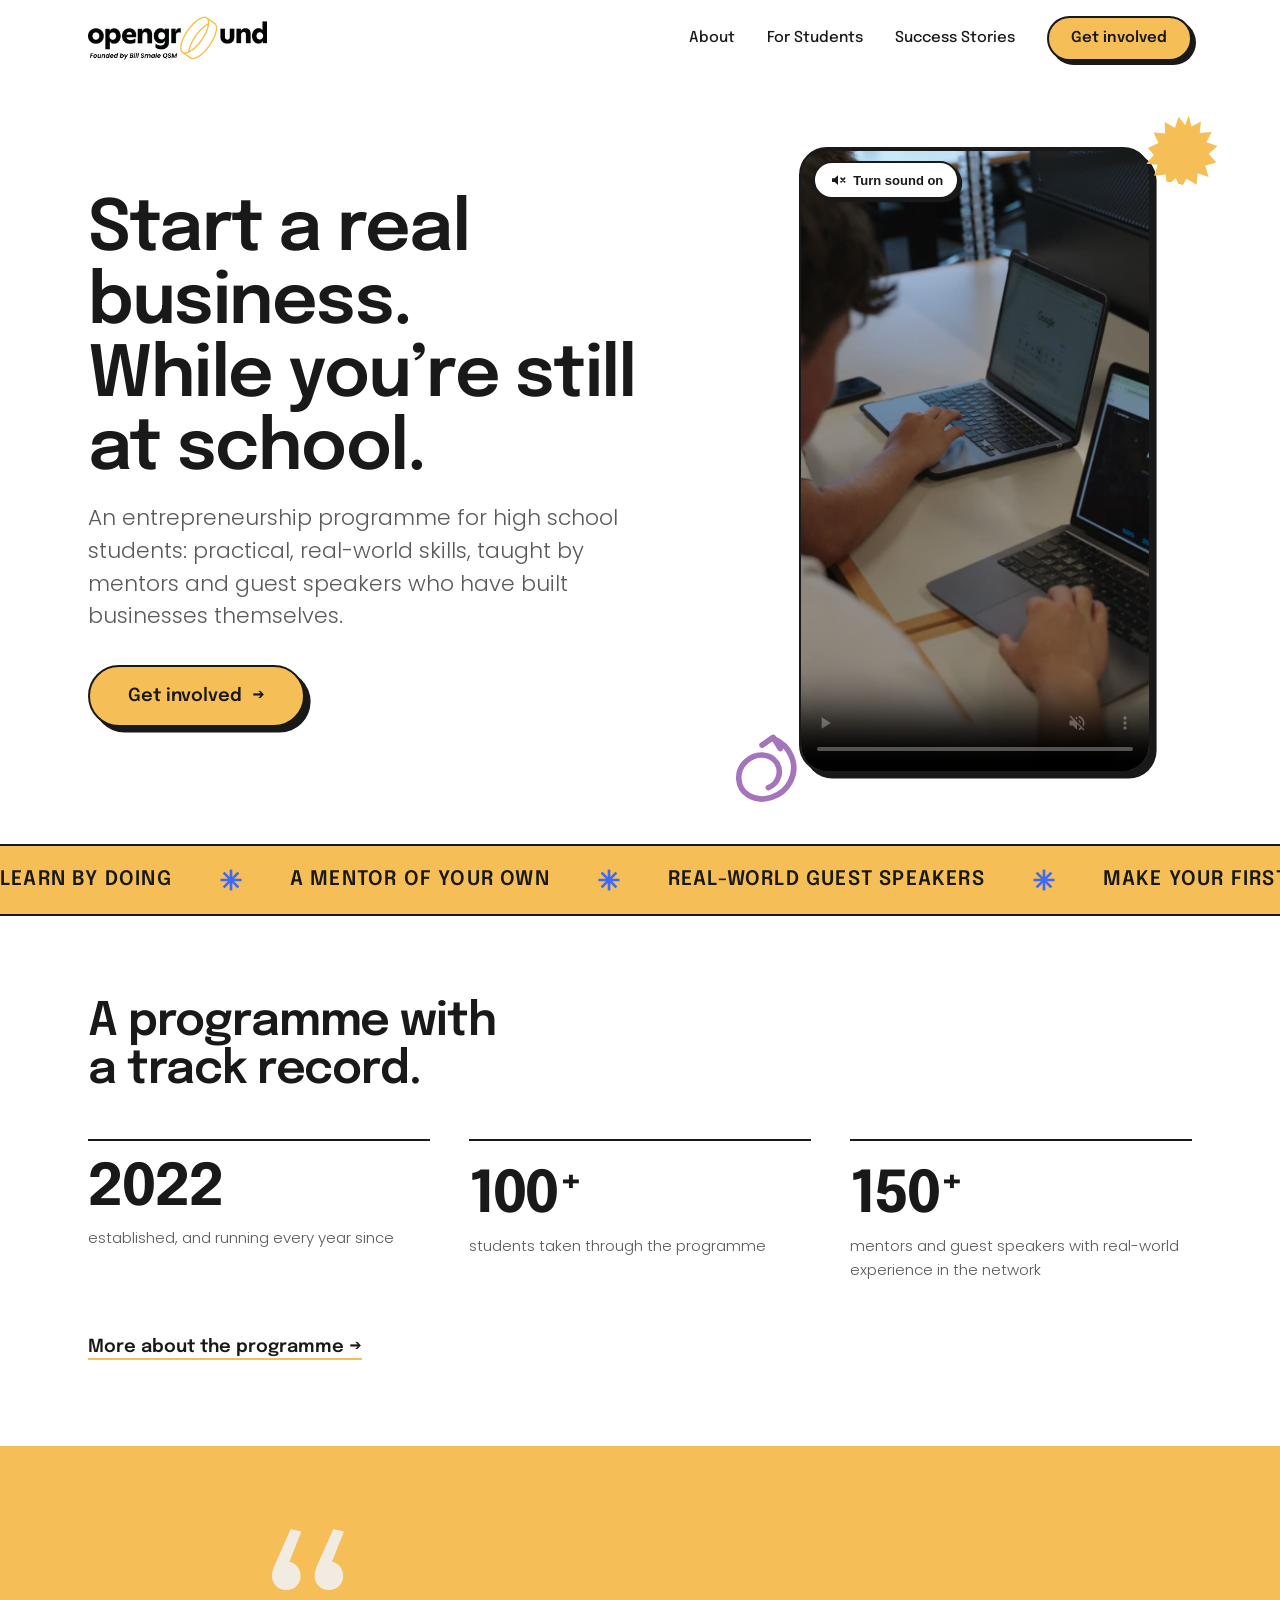
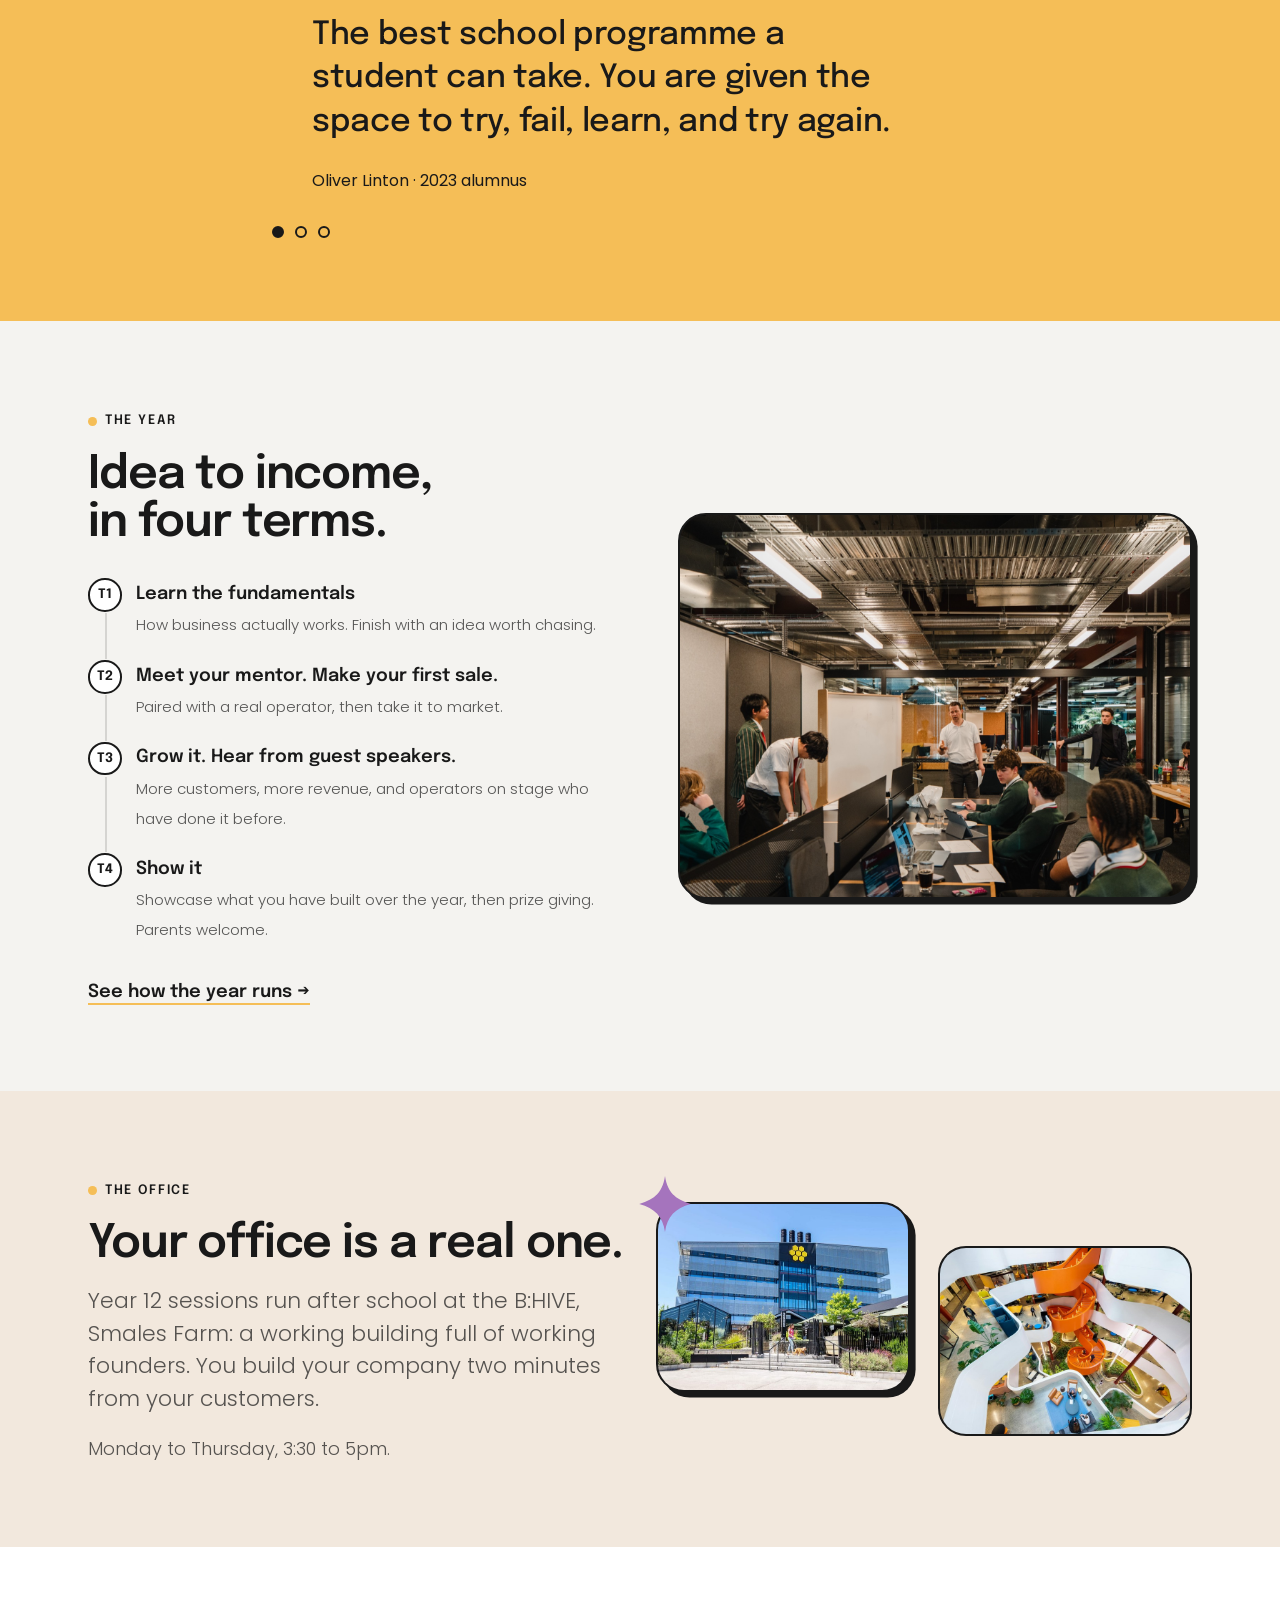
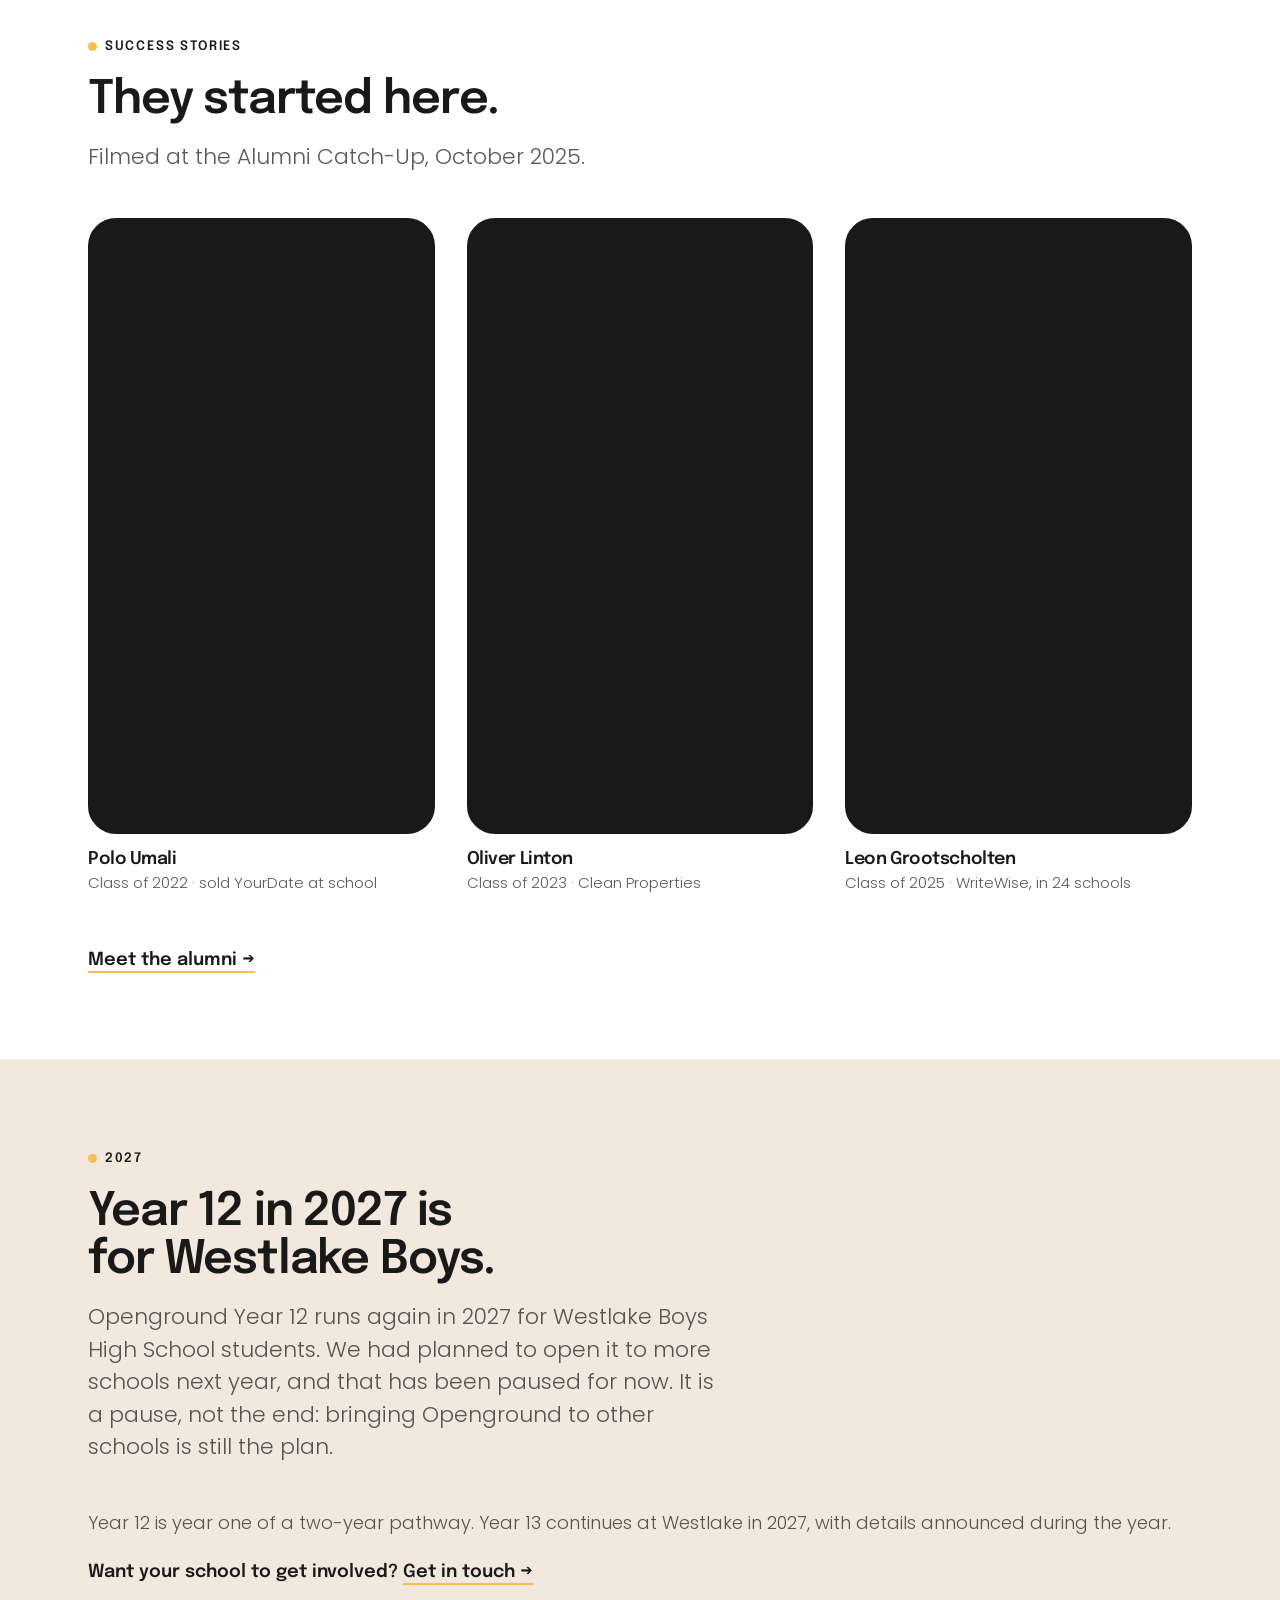
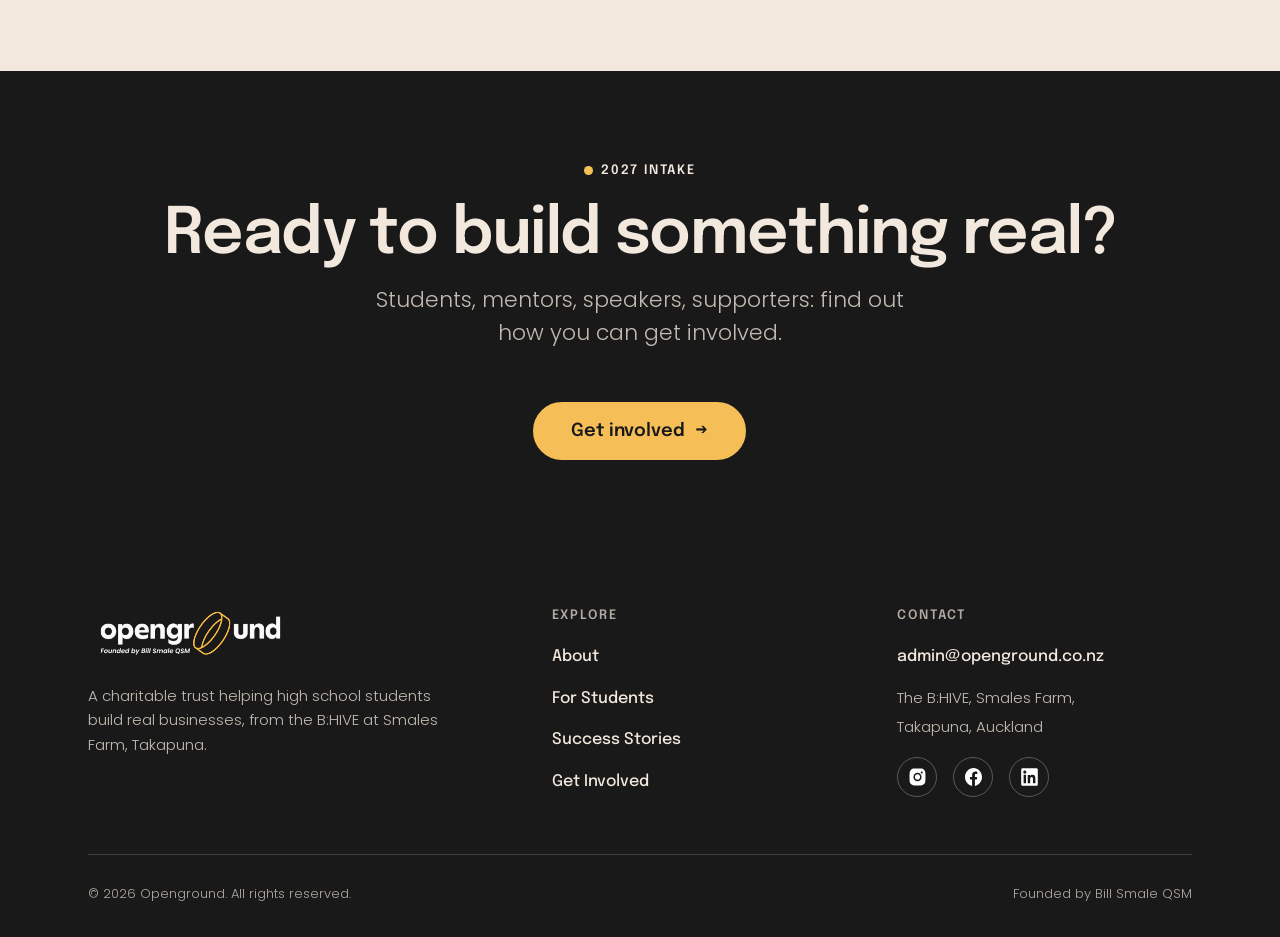
==== commit 4470ff7e: "Say 2027 Year 12 is Westlake Boys only; expansion paused Paul confirmed the pause on 6 Oct 2026. Rem" ====
--- a/index.html
+++ b/index.html
@@ -218,15 +218,9 @@
   <section class="section bg-pavlova">
     <div class="container">
       <div class="section-head rv">
-        <p class="eyebrow">New for 2027</p>
-        <h2 class="h2">One cohort. Four schools. One building.</h2>
-        <p class="lead">For the first time, Openground opens beyond Westlake Boys. Year 12 students from four schools build together at the B:HIVE.</p>
-      </div>
-      <div class="grid-4 stagger">
-        <div class="school-card rv"><div class="school-card__logo"><img src="/images/logos/westlake-girls-crest.png" alt="" width="44" height="53"/></div><span class="school-card__badge">2027</span><h3>Westlake Boys High School</h3></div>
-        <div class="school-card rv"><div class="school-card__logo"><img src="/images/logos/westlake-girls-crest.png" alt="" width="44" height="53"/></div><span class="school-card__badge">2027</span><h3>Westlake Girls High School</h3></div>
-        <div class="school-card rv"><div class="school-card__logo"><img src="/images/logos/rosmini-crest.png" alt="" width="53" height="46"/></div><span class="school-card__badge">2027</span><h3>Rosmini College</h3></div>
-        <div class="school-card rv"><div class="school-card__logo"><img src="/images/logos/carmel-crest.png" alt="" width="50" height="52"/></div><span class="school-card__badge">2027</span><h3>Carmel College</h3></div>
+        <p class="eyebrow">2027</p>
+        <h2 class="h2">Year 12 in 2027 is for Westlake Boys.</h2>
+        <p class="lead">Openground Year 12 runs again in 2027 for Westlake Boys High School students. We had planned to open it to more schools next year, and that has been paused for now. It is a pause, not the end: bringing Openground to other schools is still the plan.</p>
       </div>
       <p class="mt-2 muted rv">Year 12 is year one of a two-year pathway. Year 13 continues at Westlake in 2027, with details announced during the year.</p>
       <p class="mt-1 rv"><strong class="fw-head">Want your school to get involved?</strong> <a class="link-plain" href="/get-involved">Get in touch &rarr;</a></p>
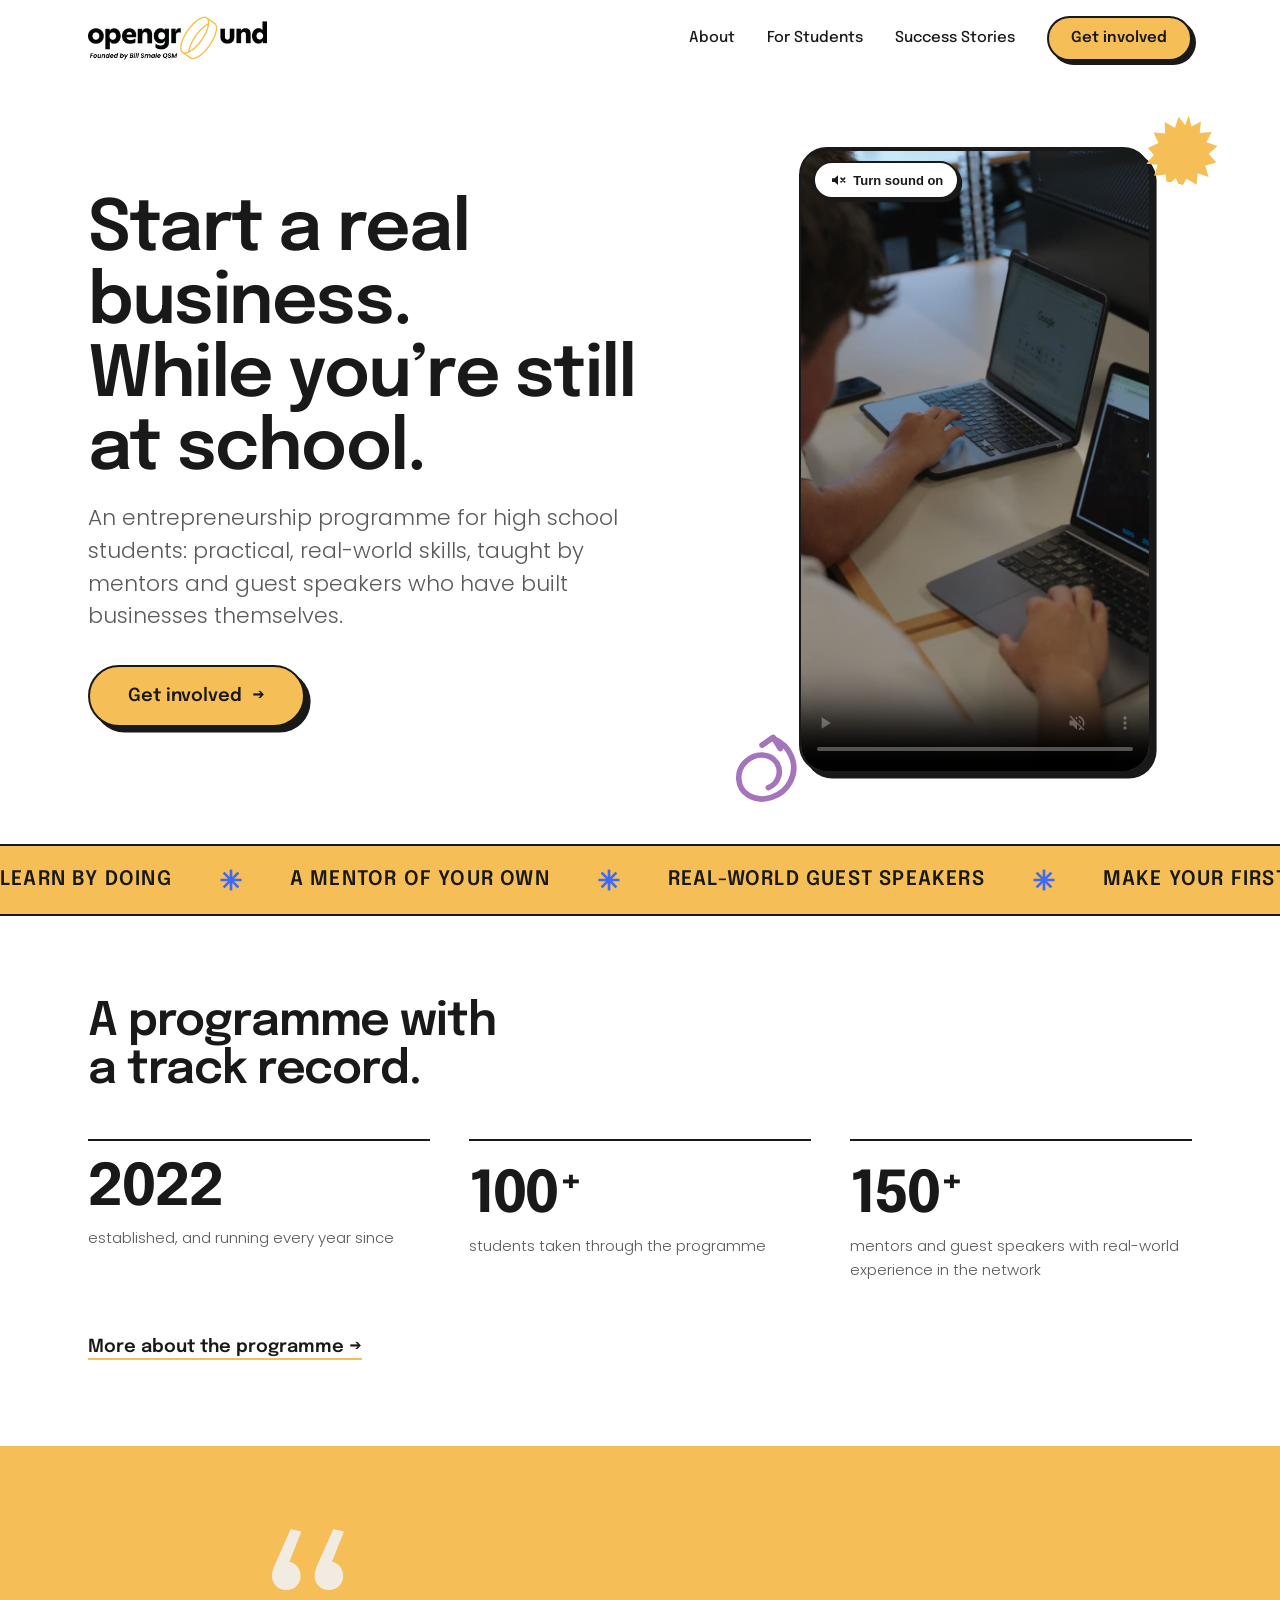
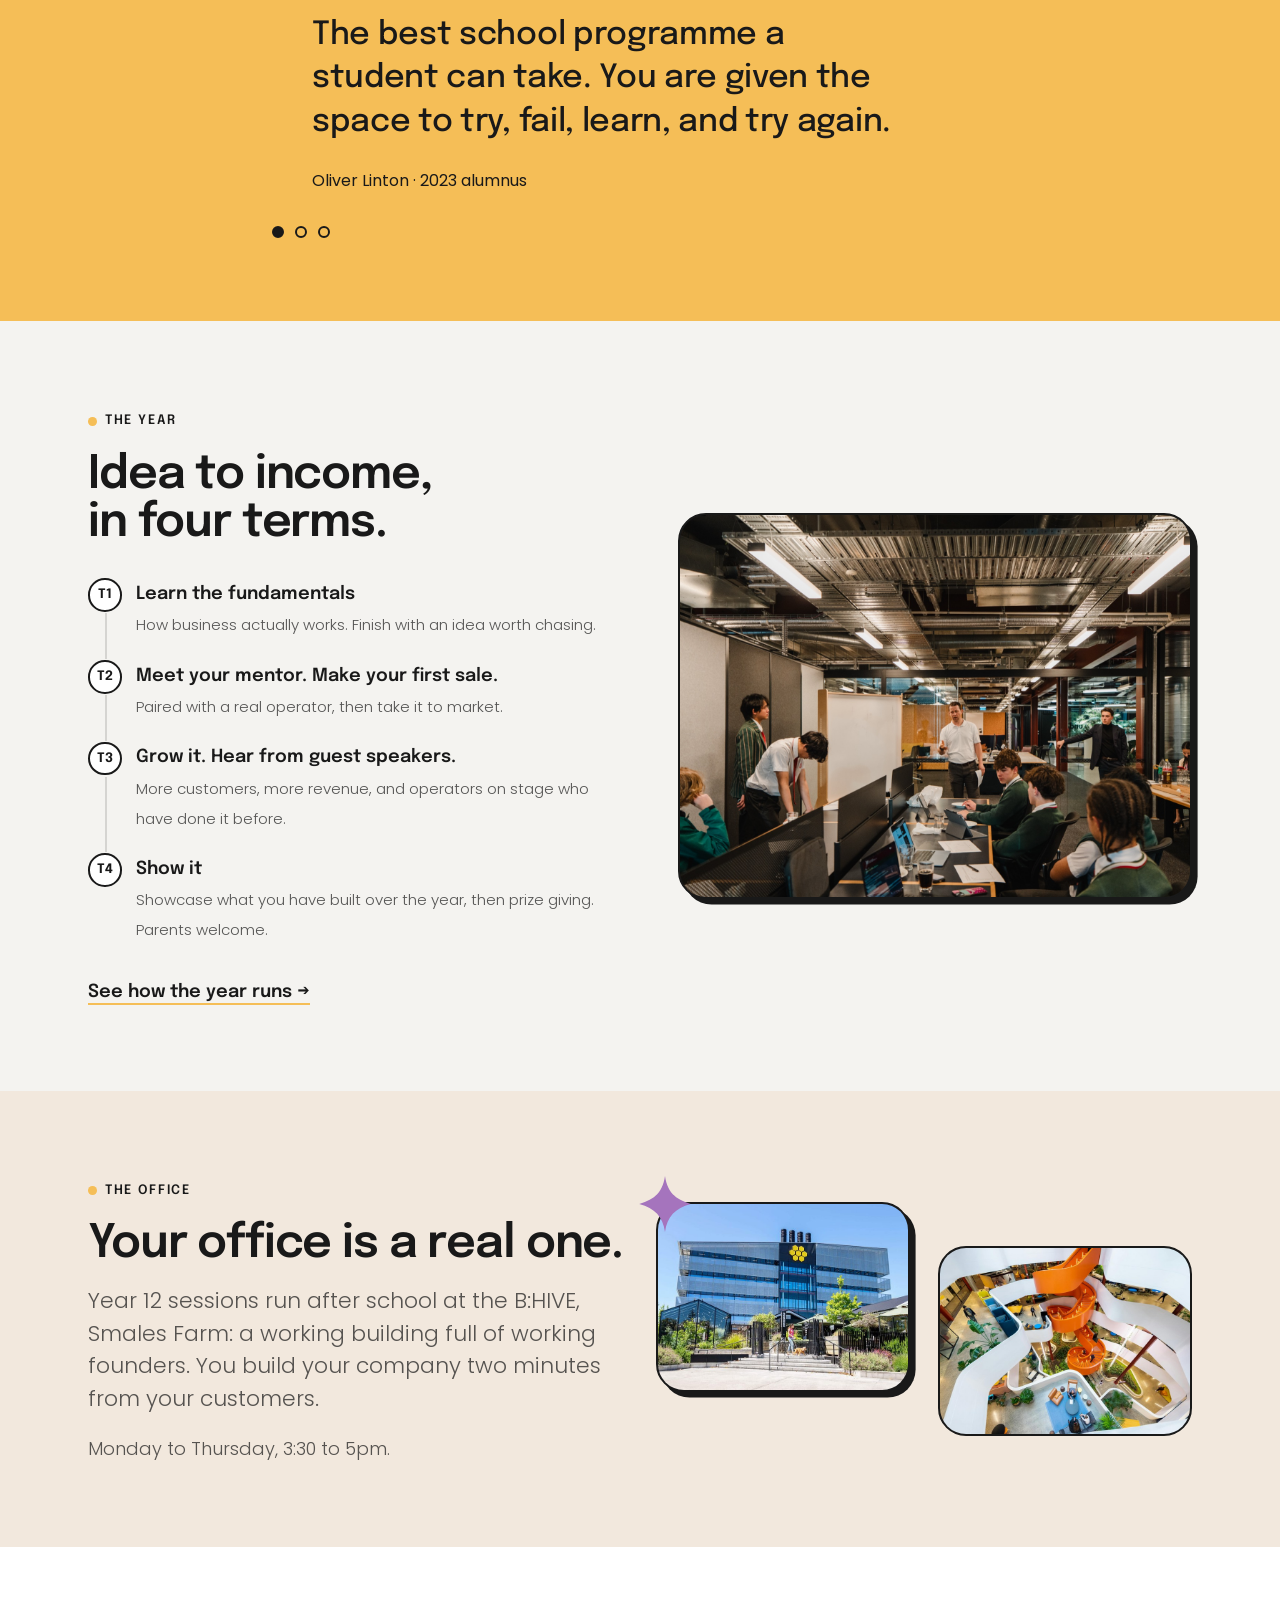
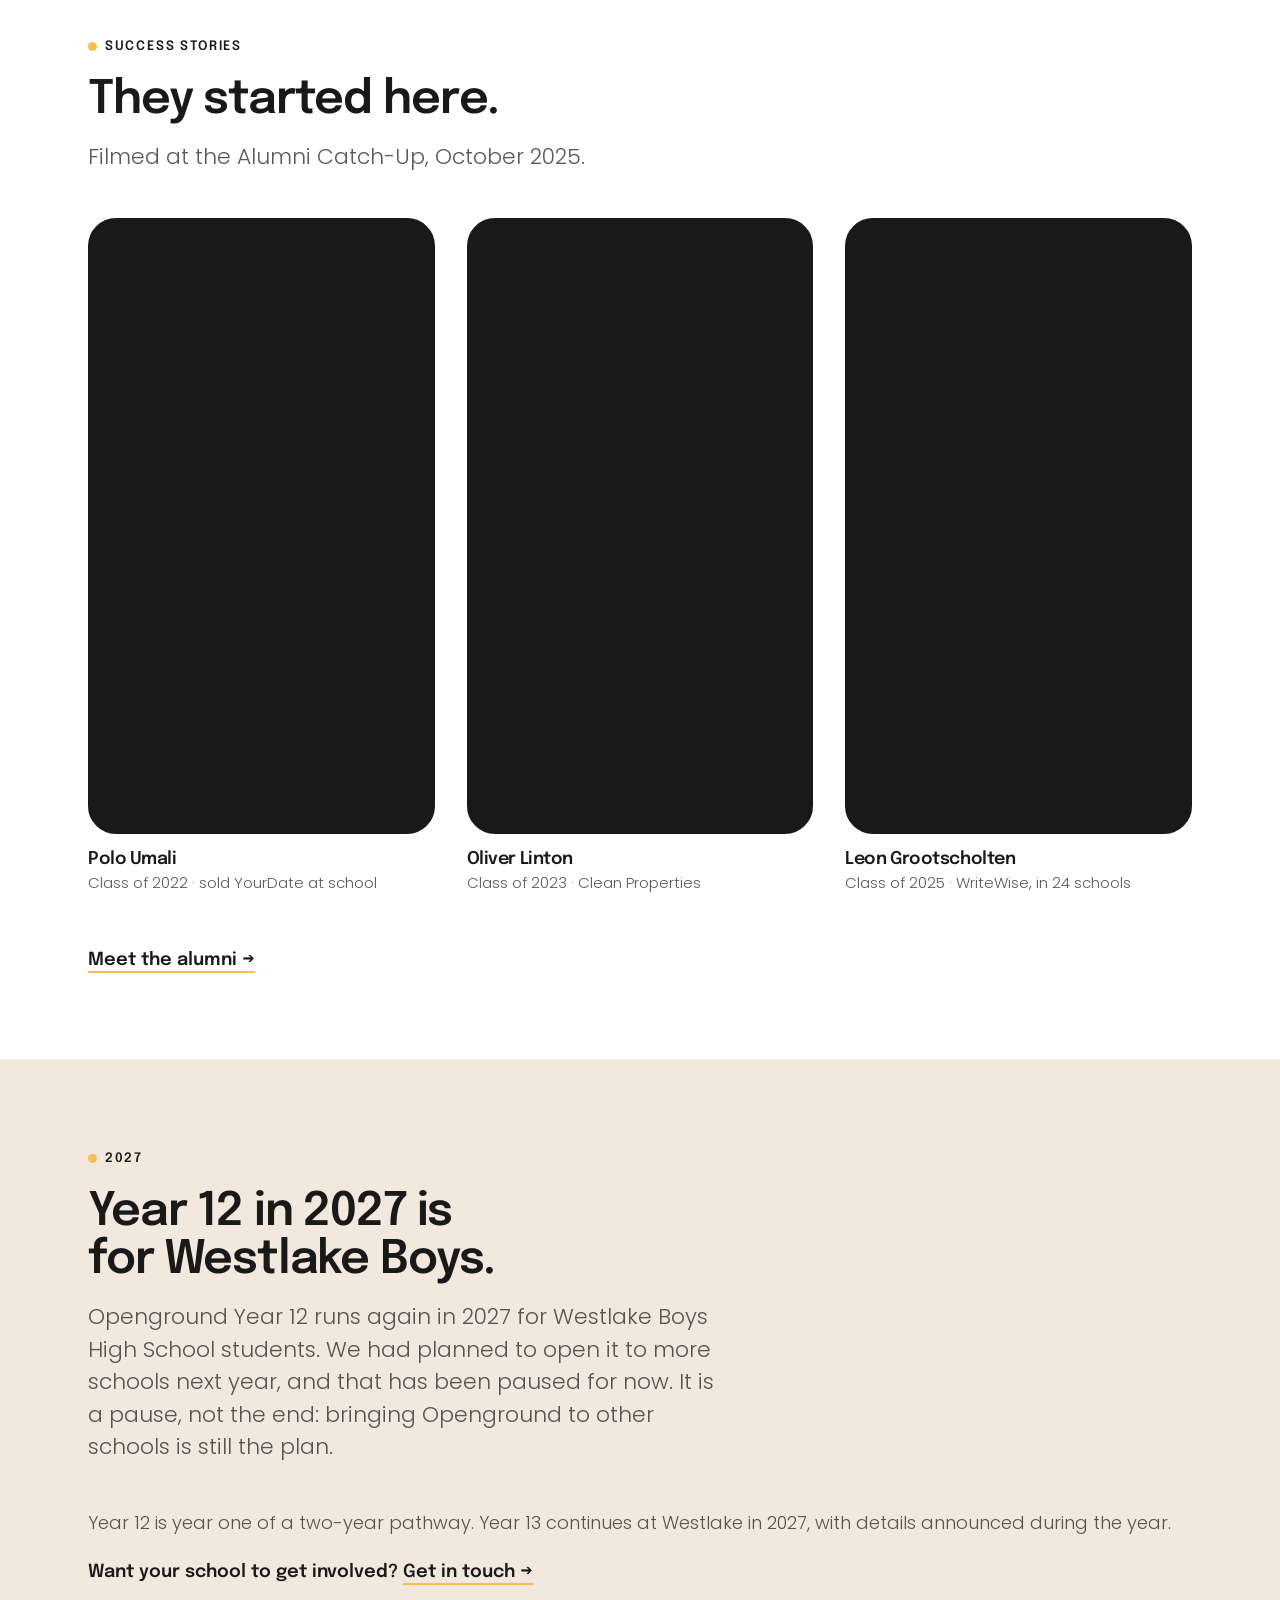
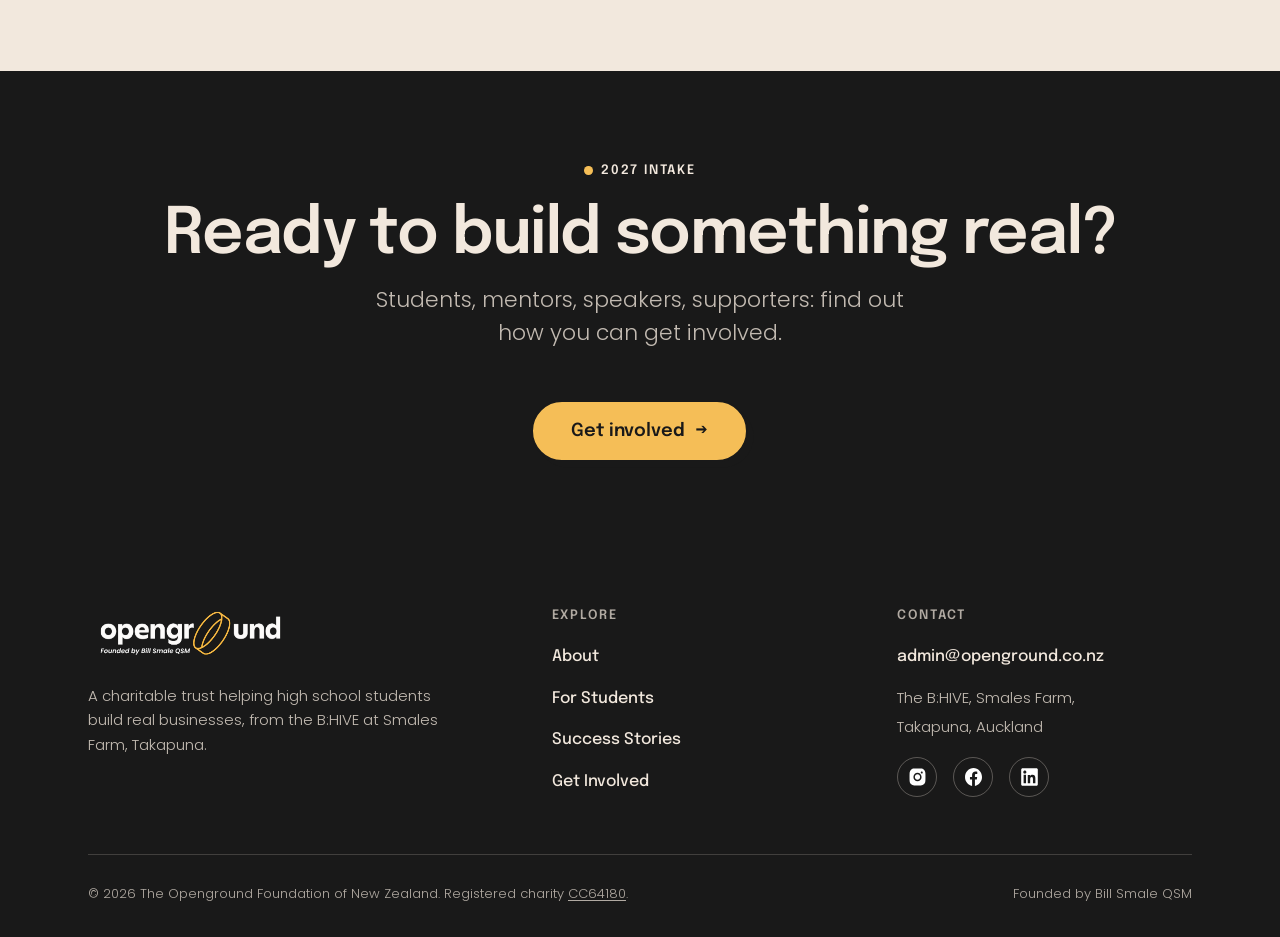
==== commit 1f995be5: "Show the trust's legal name and charity number CC64180 Footer on every page now reads The Openground" ====
--- a/index.html
+++ b/index.html
@@ -11,7 +11,7 @@
 <link rel="preconnect" href="https://fonts.googleapis.com"/>
 <link rel="preconnect" href="https://fonts.gstatic.com" crossorigin/>
 <link href="https://fonts.googleapis.com/css2?family=Epilogue:wght@400;500;600;700&family=Poppins:wght@300;400;500;600&display=swap" rel="stylesheet"/>
-<link rel="stylesheet" href="/assets/og.css?v=22"/>
+<link rel="stylesheet" href="/assets/og.css?v=23"/>
 <link rel="shortcut icon" href="/cdn.prod.website-files.com/633fe9c9687ae48762a9eb0b/633ff962b061cf08992244a4_logo-ico.png"/>
 <link rel="apple-touch-icon" href="/cdn.prod.website-files.com/633fe9c9687ae48762a9eb0b/633ff9659d986732d4b8c411_logo-webclip.png"/>
 </head>
@@ -271,7 +271,7 @@
       </div>
     </div>
     <div class="footer__base">
-      <span>&copy; 2026 Openground. All rights reserved.</span>
+      <span>&copy; 2026 The Openground Foundation of New Zealand. Registered charity <a href="https://register.charities.govt.nz/Charity/CC64180" target="_blank" rel="noopener">CC64180</a>.</span>
       <span>Founded by Bill Smale QSM</span>
     </div>
   </div>
--- a/assets/og.css
+++ b/assets/og.css
@@ -1041,6 +1041,8 @@
   font-size: 0.8125rem;
   color: rgba(242,232,221,0.7);
 }
+.footer__base a { color: inherit; text-underline-offset: 2px; }
+.footer__base a:hover { color: var(--hokey); }
 .footer__socials { display: flex; gap: 1rem; }
 .footer__socials a {
   display: flex;
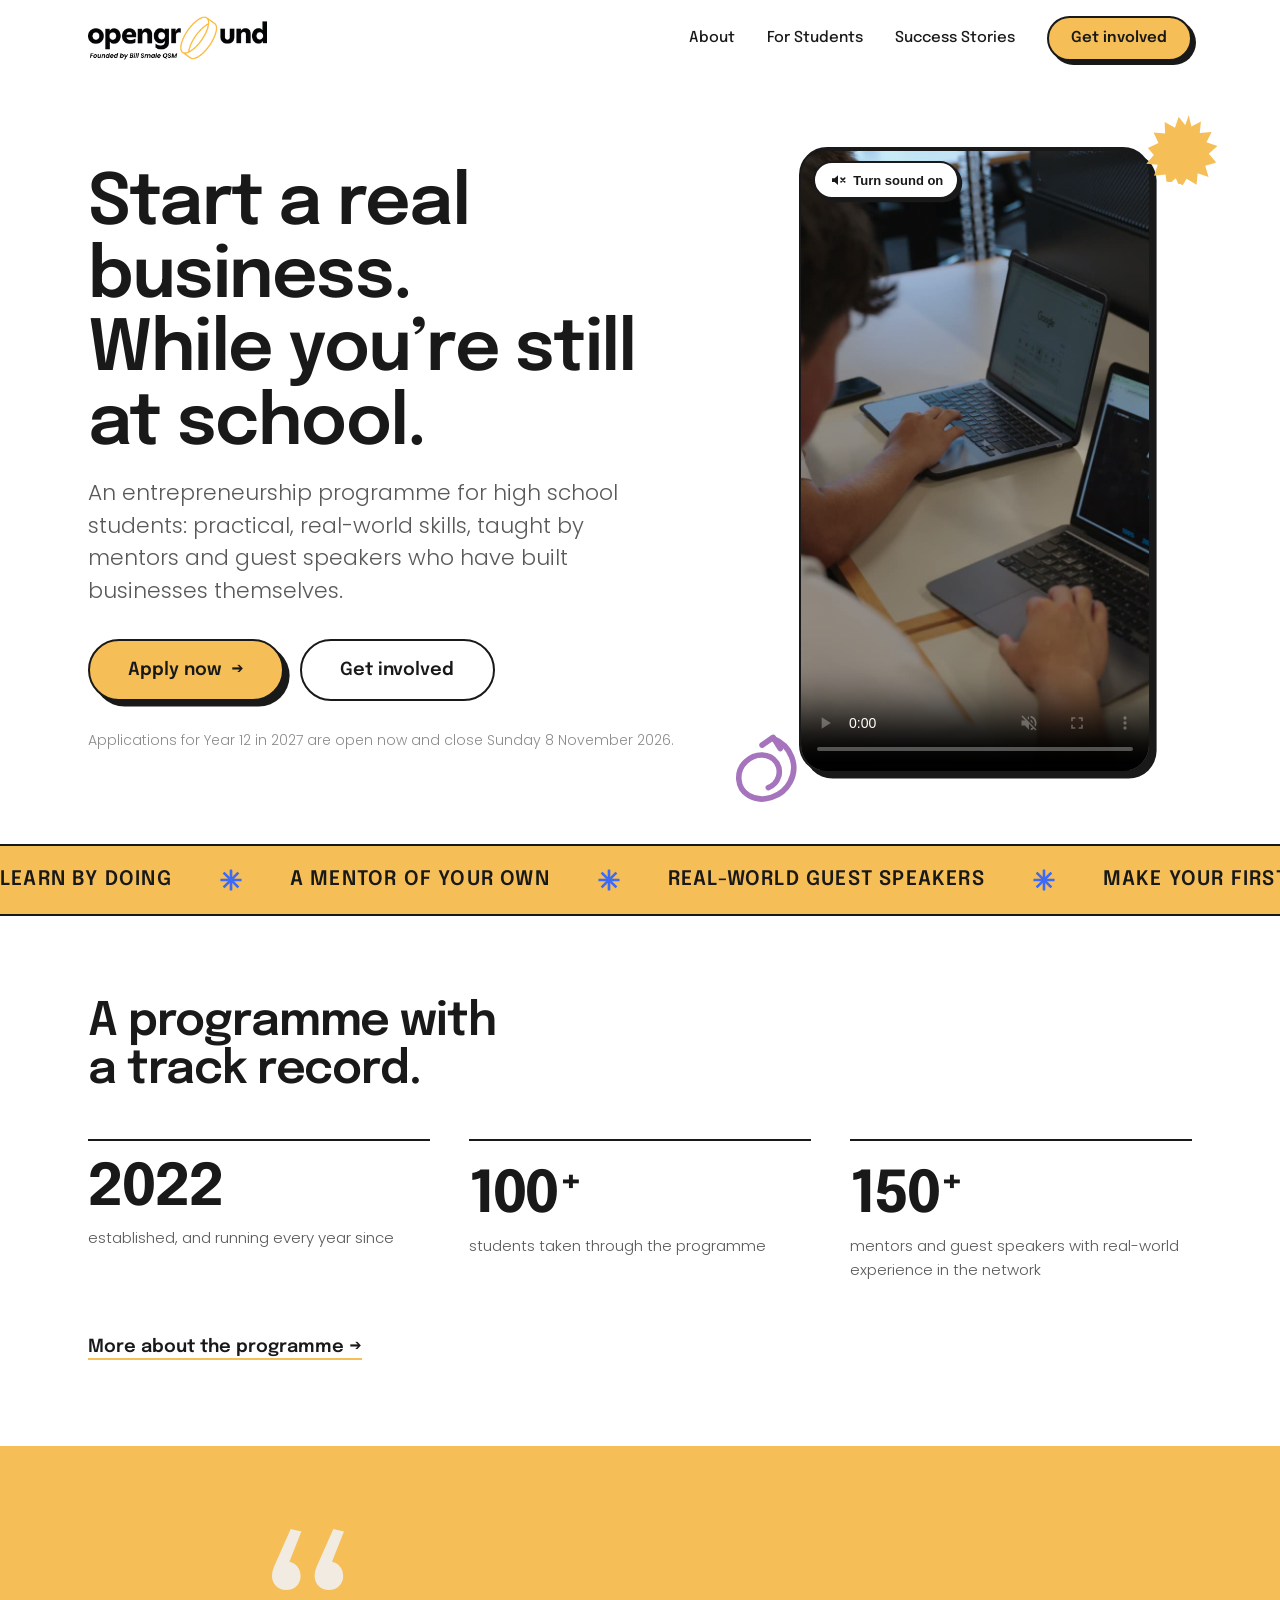
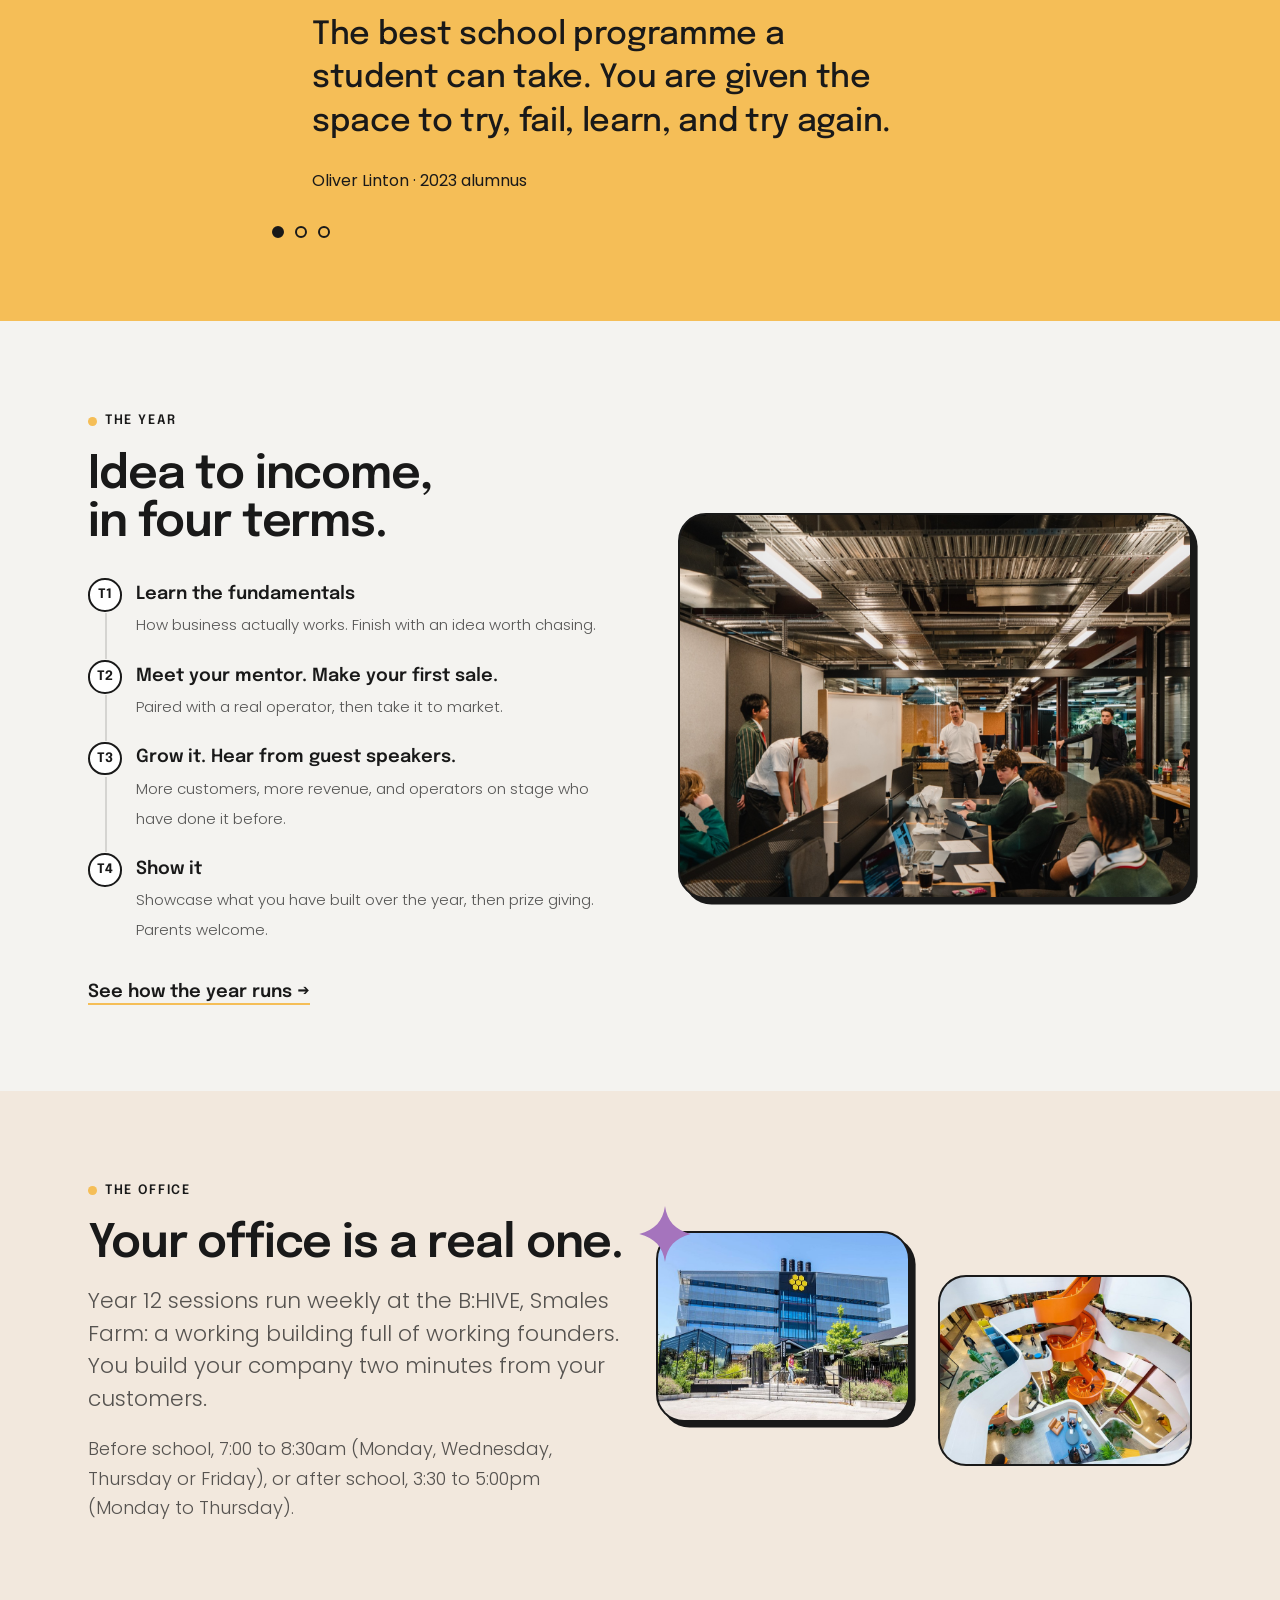
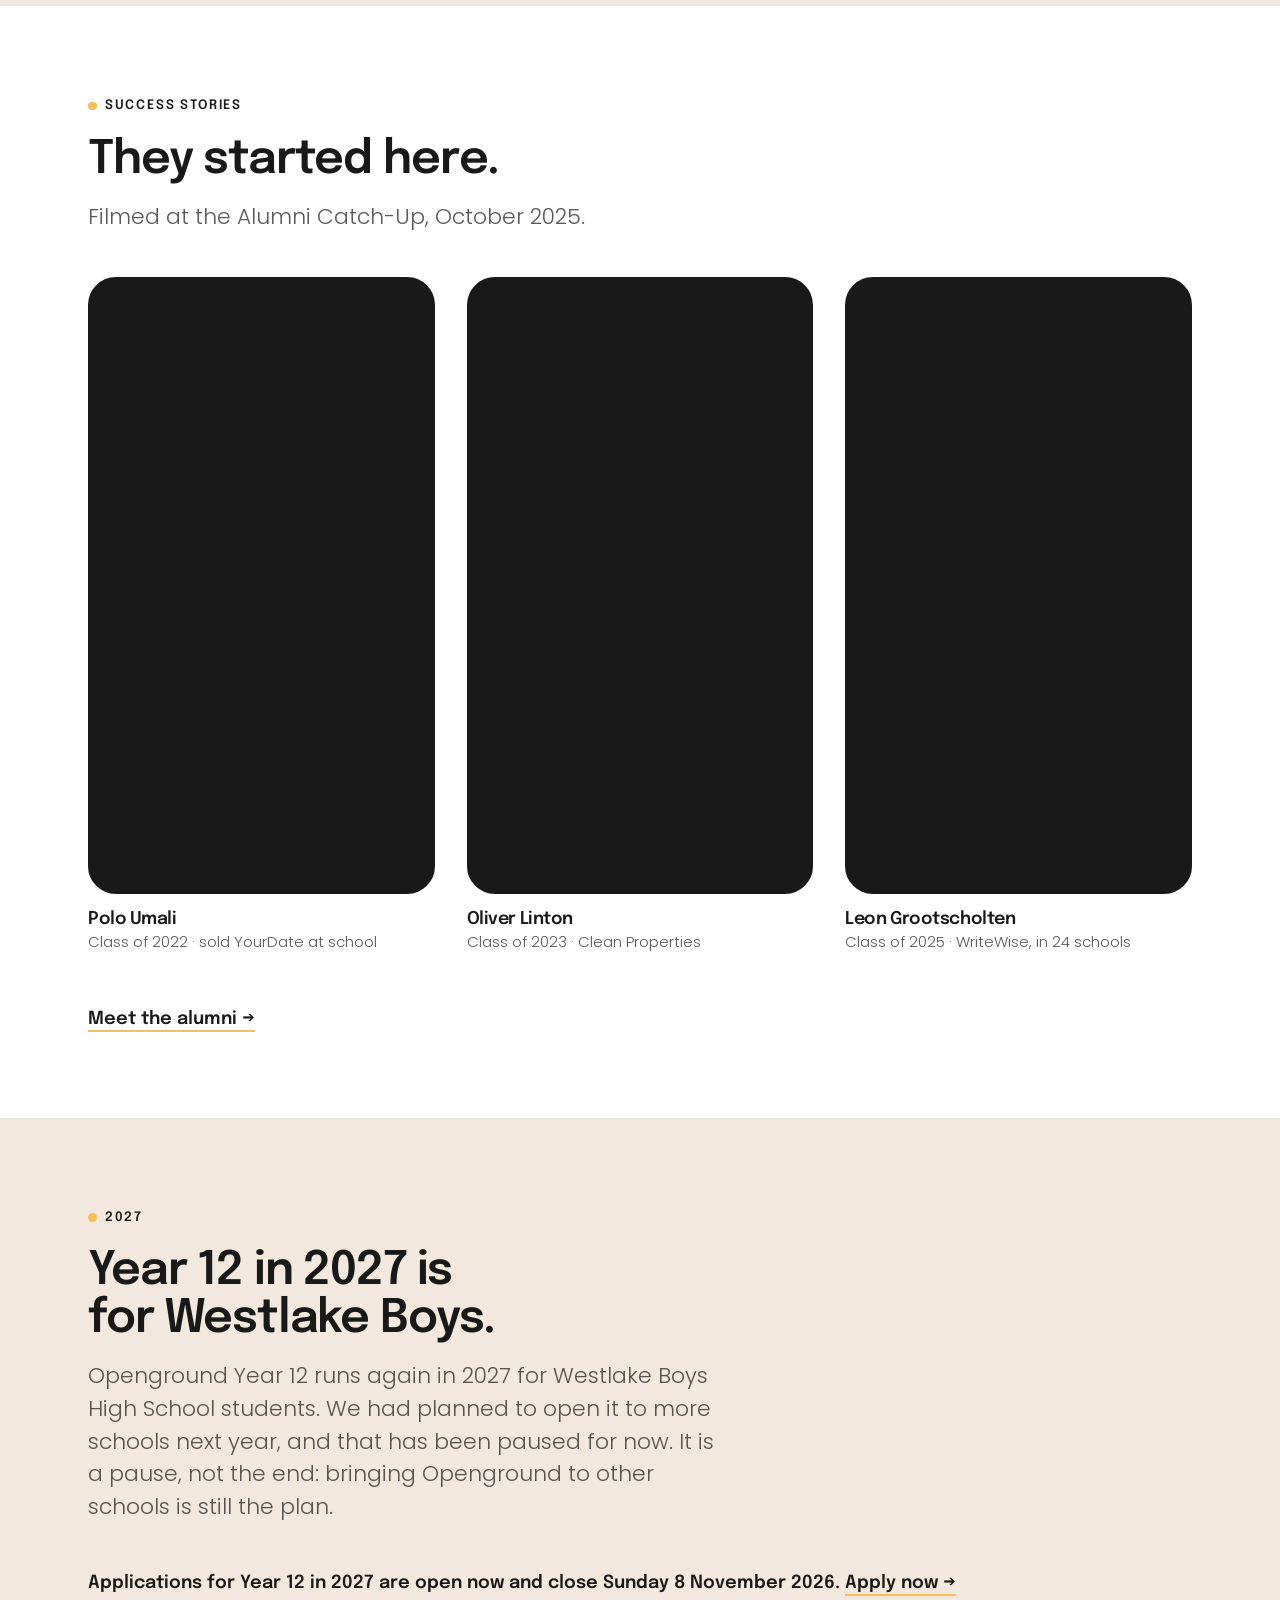
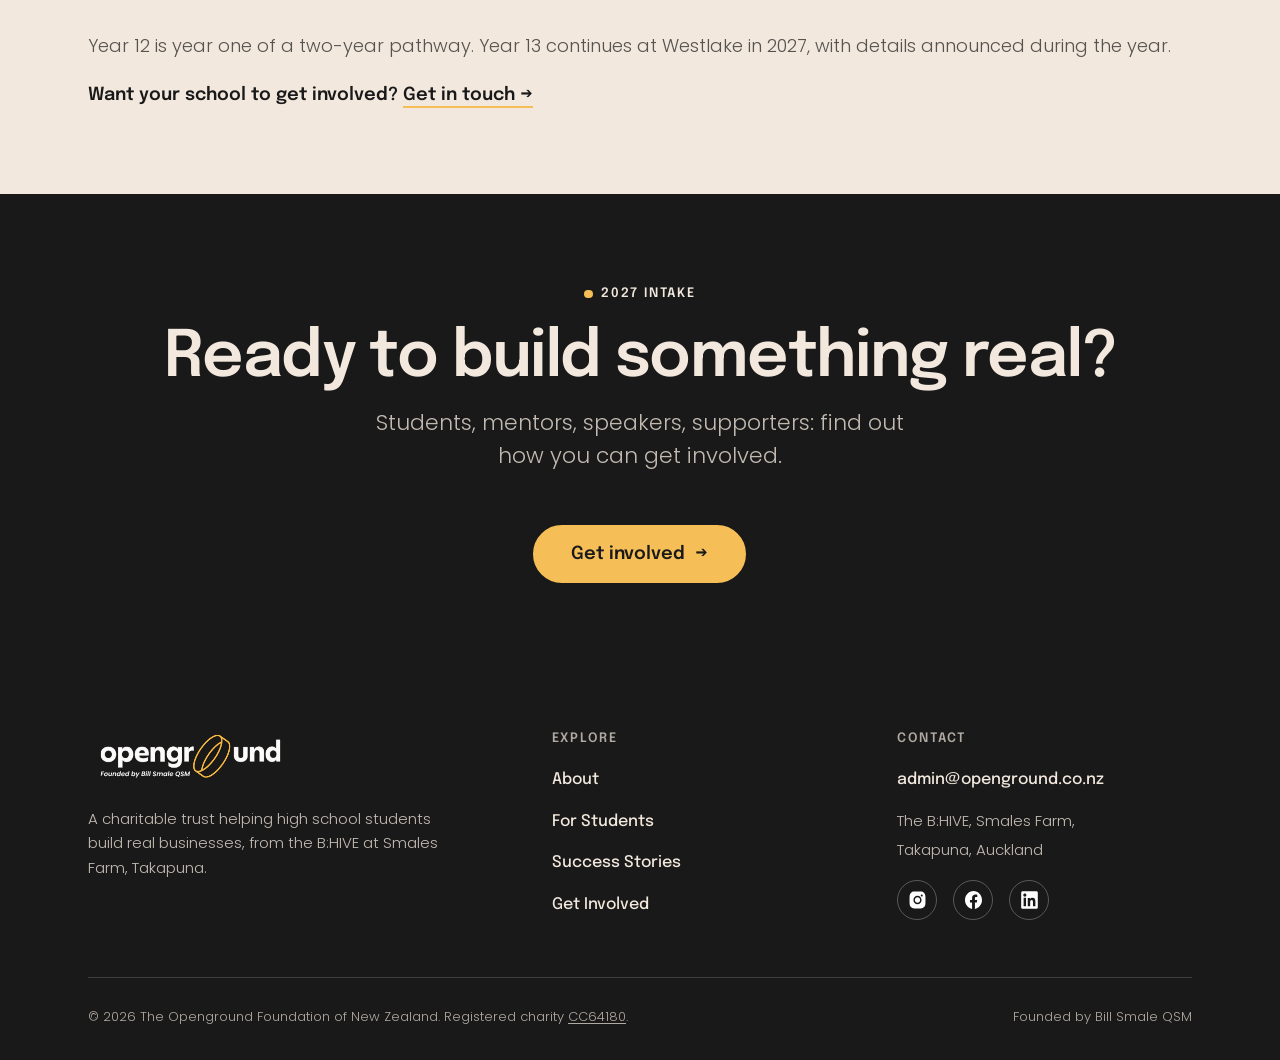
==== commit ee93fb25: "Open Year 12 2027 applications across the site Apply now buttons to the application form (home hero," ====
--- a/index.html
+++ b/index.html
@@ -46,8 +46,10 @@
         </h1>
         <p class="lead">An entrepreneurship programme for high school students: practical, real-world skills, taught by mentors and guest speakers who have built businesses themselves.</p>
         <div class="hero__ctas">
-          <a class="btn btn--primary btn--lg" href="/get-involved">Get involved <span class="arr">&rarr;</span></a>
-        </div>
+          <a class="btn btn--primary btn--lg" href="https://forms.gle/U6eAw5f1wJEspiWL6" target="_blank" rel="noopener">Apply now <span class="arr">&rarr;</span></a>
+          <a class="btn btn--ghost btn--lg" href="/get-involved">Get involved</a>
+        </div>
+        <p class="hero__trust">Applications for Year 12 in 2027 are open now and close Sunday 8 November 2026.</p>
       </div>
       <div class="hero__media has-stickers">
         <!-- HIGHLIGHT REEL: Adam's vertical reel, self-hosted so there is no third-party
@@ -165,8 +167,8 @@
         <div class="rv">
           <p class="eyebrow">The office</p>
           <h2 class="h2">Your office is a real one.</h2>
-          <p class="lead">Year 12 sessions run after school at the B:HIVE, Smales Farm: a working building full of working founders. You build your company two minutes from your customers.</p>
-          <p class="muted">Monday to Thursday, 3:30 to 5pm.</p>
+          <p class="lead">Year 12 sessions run weekly at the B:HIVE, Smales Farm: a working building full of working founders. You build your company two minutes from your customers.</p>
+          <p class="muted">Before school, 7:00 to 8:30am (Monday, Wednesday, Thursday or Friday), or after school, 3:30 to 5:00pm (Monday to Thursday).</p>
         </div>
         <div class="rv has-stickers">
           <div class="duo">
@@ -222,6 +224,7 @@
         <h2 class="h2">Year 12 in 2027 is for Westlake Boys.</h2>
         <p class="lead">Openground Year 12 runs again in 2027 for Westlake Boys High School students. We had planned to open it to more schools next year, and that has been paused for now. It is a pause, not the end: bringing Openground to other schools is still the plan.</p>
       </div>
+      <p class="mt-2 rv"><strong class="fw-head">Applications for Year 12 in 2027 are open now and close Sunday 8 November 2026.</strong> <a class="link-plain" href="https://forms.gle/U6eAw5f1wJEspiWL6" target="_blank" rel="noopener">Apply now &rarr;</a></p>
       <p class="mt-2 muted rv">Year 12 is year one of a two-year pathway. Year 13 continues at Westlake in 2027, with details announced during the year.</p>
       <p class="mt-1 rv"><strong class="fw-head">Want your school to get involved?</strong> <a class="link-plain" href="/get-involved">Get in touch &rarr;</a></p>
     </div>
